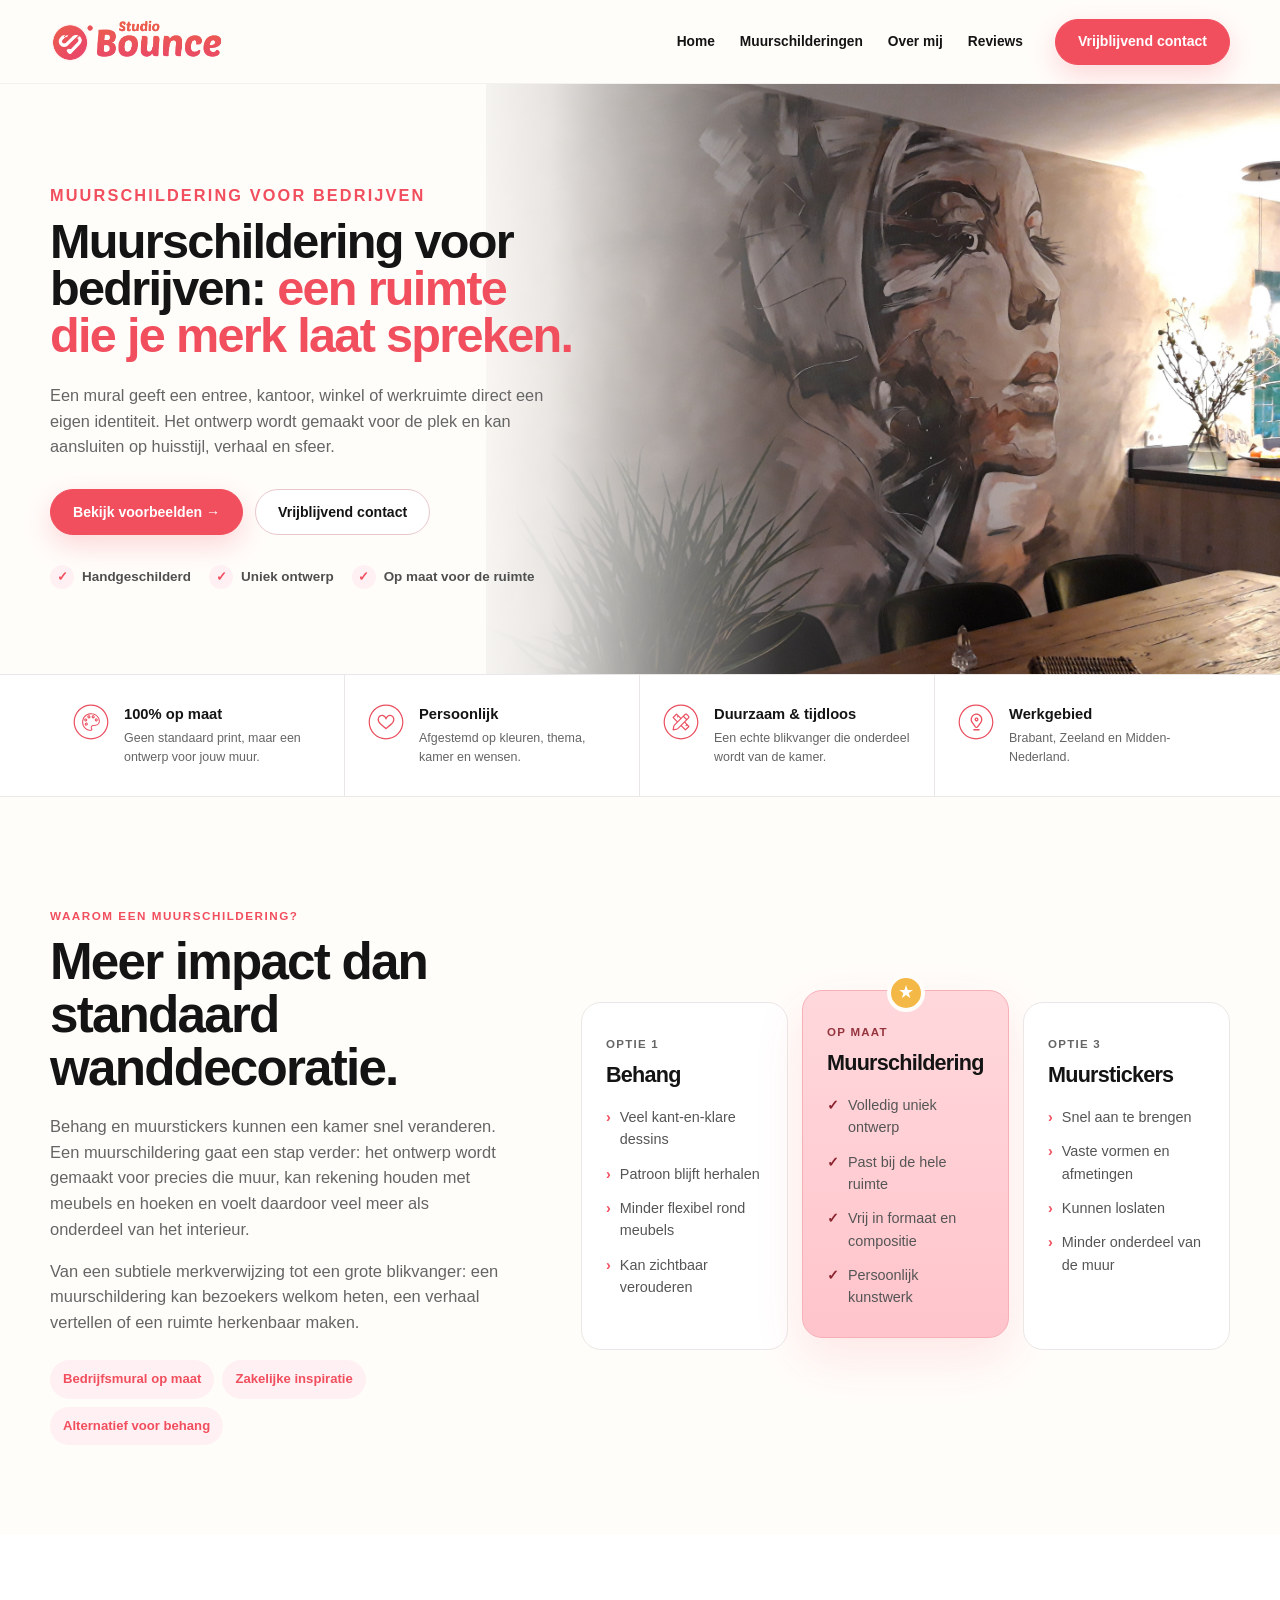
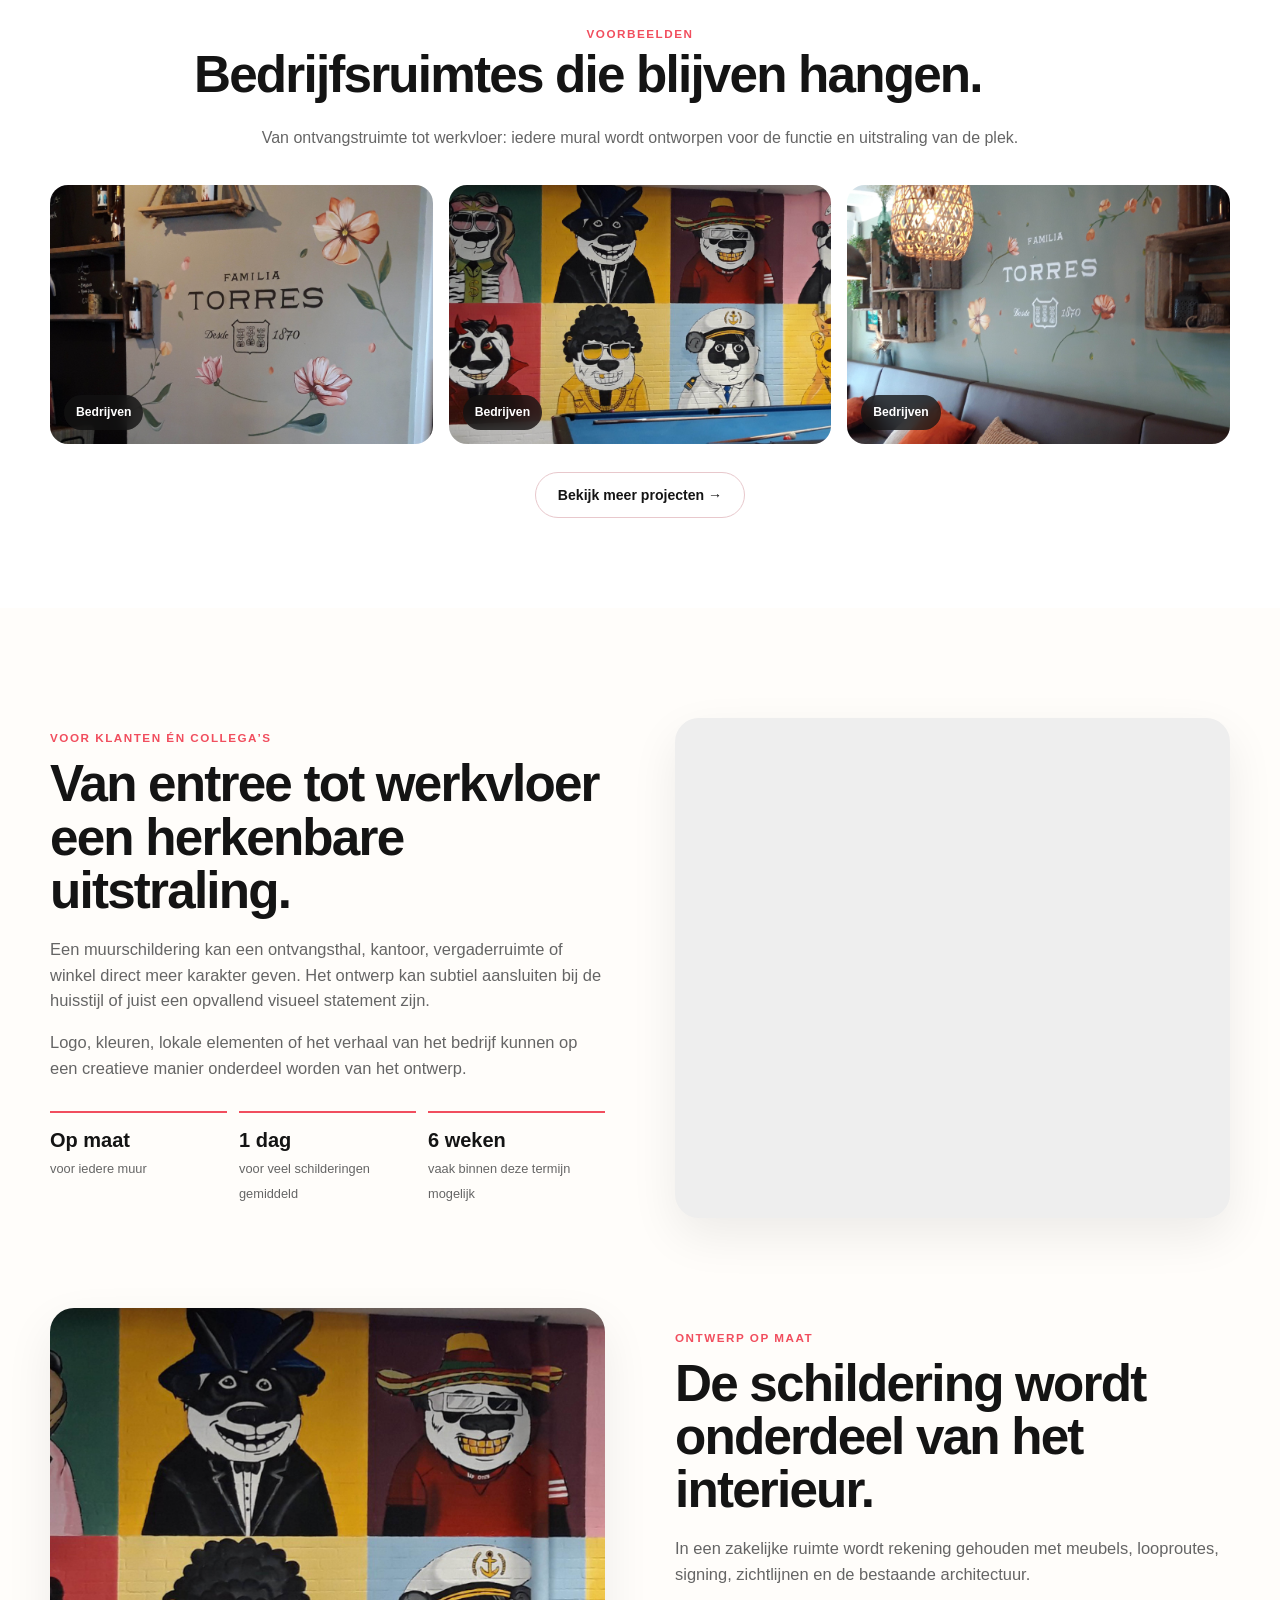
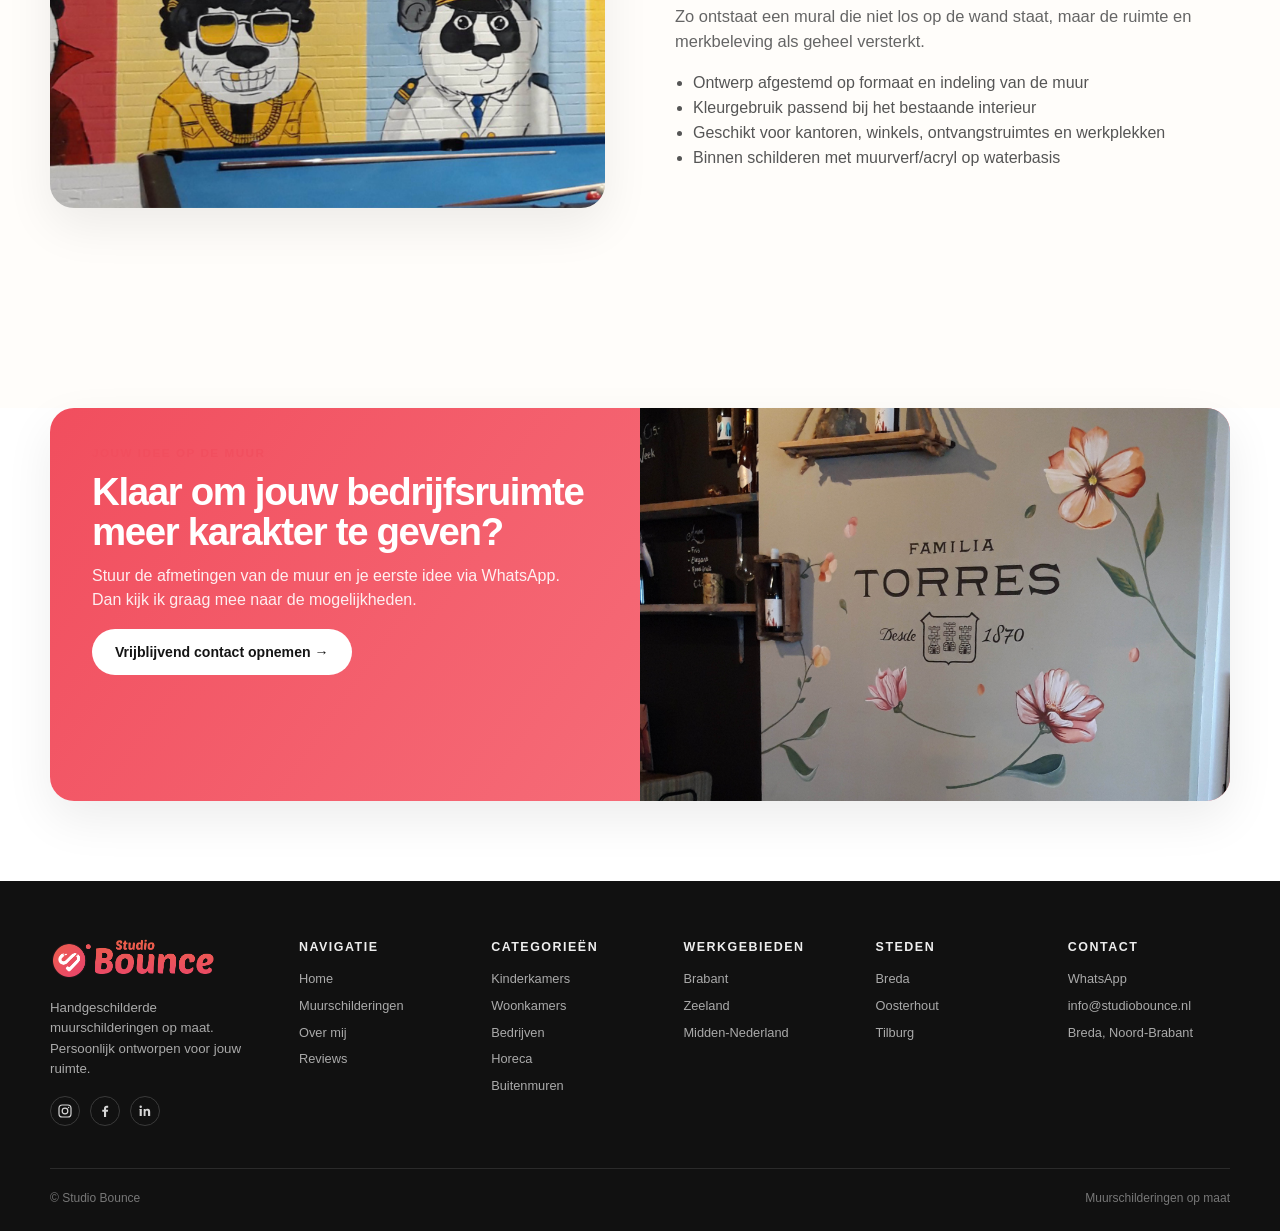
==== bedrijven/index.html @ 505cf3bd "Added additional category pages" ====
<!DOCTYPE html>
<html lang="nl"><head>
<meta charset="utf-8">
<meta content="width=device-width, initial-scale=1" name="viewport">
<meta content="#f14e5e" name="theme-color">
<meta content="Een muurschildering voor je bedrijf laten maken? Studio Bounce ontwerpt en schildert murals op maat voor kantoren, winkels, ontvangstruimtes en andere bedrijfsruimtes." name="description">
<meta content="index,follow,max-image-preview:large" name="robots">
<title>Muurschildering voor Bedrijven op Maat | Studio Bounce</title>
<meta content="Muurschildering voor Bedrijven op Maat | Studio Bounce" property="og:title">
<meta content="Een handgeschilderde mural op maat die je merk, ruimte en sfeer versterkt." property="og:description">
<meta content="website" property="og:type">
<script type="application/ld+json">
  {
    "@context":"https://schema.org",
    "@type":"Service",
    "name":"Muurschildering voor bedrijven op maat",
    "serviceType":"Muurschildering bedrijf",
    "provider":{"@type":"LocalBusiness","name":"Studio Bounce"},
    "areaServed":["Brabant","Zeeland","Midden-Nederland"],
    "description":"Persoonlijke, handgeschilderde muurschilderingen voor bedrijven, winkels en werkruimtes."
  }
  </script>
<link href="css/bedrijven.css" rel="stylesheet"><link href="../css/site-system.css" rel="stylesheet"><style data-siteedit-site-frame="1920">
/* SiteEdit desktop composition: content is capped at 1920px; top-level section backgrounds always bleed to the real browser edges. */
html{overflow-x:clip}body{max-width:1920px!important;margin-left:auto!important;margin-right:auto!important;overflow-x:visible!important}[data-siteedit-fullbleed="true"]{isolation:isolate}[data-siteedit-fullbleed="true"]::before{content:"";position:absolute;z-index:-1;pointer-events:none;top:0;bottom:0;left:50%;width:100vw;transform:translateX(-50%);background:inherit;border-radius:0}[data-siteedit-fullbleed-context="true"]{position:relative}[data-siteedit-hidden="true"]{display:none!important}[data-siteedit-drop-active="true"]{outline:3px solid #7255ff!important;outline-offset:4px!important}
</style><style data-siteedit-responsive="true">@media(max-width:800px){[data-siteedit-free="true"]{position:relative!important;left:auto!important;right:auto!important;top:auto!important;max-width:100%!important;margin:24px auto!important}[data-siteedit-offset-x],[data-siteedit-offset-y]{translate:none!important}}</style><style data-siteedit-breakpoint-style="true">@media (min-width:1025px){[data-siteedit-responsive-id="se-r-mu2i2siw-5j"][data-siteedit-responsive-id="se-r-mu2i2siw-5j"]{width:36px !important;height:36px !important;}[data-siteedit-responsive-id="se-r-mu2i2y14-5p"][data-siteedit-responsive-id="se-r-mu2i2y14-5p"]{width:36px !important;height:36px !important;}[data-siteedit-responsive-id="se-r-mu2i33gn-5v"][data-siteedit-responsive-id="se-r-mu2i33gn-5v"]{width:36px !important;height:36px !important;}[data-siteedit-responsive-id="se-r-mu2i38l3-63"][data-siteedit-responsive-id="se-r-mu2i38l3-63"]{width:36px !important;height:36px !important;}[data-siteedit-responsive-id="se-r-mu2i3f5g-64"][data-siteedit-responsive-id="se-r-mu2i3f5g-64"]{translate:-66px -5px !important;}[data-siteedit-responsive-id="se-r-mu2i4hvf-65"][data-siteedit-responsive-id="se-r-mu2i4hvf-65"]{object-position:59.6% 51.4% !important;}}</style><style data-siteedit-icon-helper="true">
svg[data-siteedit-icon]{overflow:visible!important;}
svg[data-siteedit-icon]:not([data-siteedit-icon-source="imported"])[data-siteedit-icon-fill-mode="none"] :is(path,rect,circle,ellipse,polygon,polyline,line){fill:none!important;}
svg[data-siteedit-icon]:not([data-siteedit-icon-source="imported"])[data-siteedit-icon-fill-mode="color"] :is(path,rect,circle,ellipse,polygon,polyline,line){fill:var(--siteedit-icon-fill,#000)!important;}
svg[data-siteedit-icon]:not([data-siteedit-icon-source="imported"])[data-siteedit-icon-stroke-mode="none"] :is(path,rect,circle,ellipse,polygon,polyline,line){stroke:none!important;}
svg[data-siteedit-icon]:not([data-siteedit-icon-source="imported"])[data-siteedit-icon-stroke-mode="color"] :is(path,rect,circle,ellipse,polygon,polyline,line){stroke:var(--siteedit-icon-stroke,currentColor)!important;}
svg[data-siteedit-icon]:not([data-siteedit-icon-source="imported"])[data-siteedit-icon-stroke-width] :is(path,rect,circle,ellipse,polygon,polyline,line){stroke-width:var(--siteedit-icon-stroke-width,1.8)!important;}
</style></head>
<body id="top" class="kinder-page bedrijven-page" data-whatsapp-message="Hoi! Ik heb interesse in een muurschildering voor mijn bedrijf en wil graag wat informatie.">
<header class="site-header" data-siteedit-fullbleed="true">
<div class="container header-inner">
<a aria-label="Studio Bounce home" class="brand" href="../index.html">
<img alt="Studio Bounce" src="../assets/images/studio-bounce-logo.png">
</a>
<button aria-expanded="false" aria-label="Menu openen" class="mobile-toggle" type="button">
<span></span><span></span><span></span>
</button>
<nav aria-label="Hoofdnavigatie" class="main-nav">
<a href="../index.html">Home</a>
<a href="../index.html#portfolio">Muurschilderingen</a>
<a href="../index.html#over">Over mij</a>
<a href="../index.html#reviews">Reviews</a>
<a class="btn btn-primary whatsapp-link nav-cta" href="https://wa.me/31630480901?text=Hoi%21%20Ik%20heb%20interesse%20in%20een%20muurschildering%20voor%20mijn%20bedrijf%20en%20wil%20graag%20wat%20informatie." target="_blank" rel="noopener">Vrijblijvend contact</a>
</nav>
</div>
</header>
<main>
<section aria-labelledby="page-title" class="landing-hero" data-siteedit-fullbleed="true">
<div class="container landing-hero-grid">
<div class="landing-copy">
<p class="eyebrow">Muurschildering voor bedrijven</p>
<h1 id="page-title">Muurschildering voor bedrijven: <span>een ruimte die je merk laat spreken.</span></h1>
<p>Een mural geeft een entree, kantoor, winkel of werkruimte direct een eigen identiteit. Het ontwerp wordt gemaakt voor de plek en kan aansluiten op huisstijl, verhaal en sfeer.</p>
<div class="hero-actions">
<a class="btn btn-primary" href="#voorbeelden">Bekijk voorbeelden →</a>
<a class="btn btn-outline whatsapp-link" href="https://wa.me/31630480901?text=Hoi%21%20Ik%20heb%20interesse%20in%20een%20muurschildering%20voor%20mijn%20bedrijf%20en%20wil%20graag%20wat%20informatie." target="_blank" rel="noopener">Vrijblijvend contact</a>
</div>
<div aria-label="Voordelen" class="hero-notes">
<span class="hero-note">Handgeschilderd</span>
<span class="hero-note">Uniek ontwerp</span>
<span class="hero-note">Op maat voor de ruimte</span>
</div>
</div>
<div class="hero-visual">
<img alt="Bedrijven muurschildering van Studio Bounce" decoding="async" fetchpriority="high" src="../assets/siteedit/Bedrijven_Muurschilderingen-website2.jpg" data-category-image-index="0" data-category-source="bedrijven">
</div>
</div>
</section>
<div aria-label="Belangrijkste kenmerken" class="info-strip">
<div class="container info-grid">
<div class="info-item"><div class="info-icon" data-siteedit-icon-name="Tekengebied 1" style="color: inherit;"><svg xmlns="http://www.w3.org/2000/svg" id="Laag_1" data-name="Laag 1" viewBox="0 0 30 30" data-siteedit-icon="true" data-siteedit-icon-name="Tekengebied 1" data-siteedit-icon-source="imported" aria-hidden="true" focusable="false" preserveAspectRatio="xMidYMid meet" data-siteedit-icon-fill-mode="original" data-siteedit-icon-stroke-mode="original" style="overflow: visible !important; width: 1em; height: 1em;" data-siteedit-responsive-id="se-r-mu2i2siw-5j" data-siteedit-desktop-style="{&quot;width&quot;:&quot;36px&quot;,&quot;height&quot;:&quot;36px&quot;}">
  <defs>
    <style>
      .cls-1 {
        fill: #ea4f5f;
      }
    </style>
  </defs>
  <g>
    <path class="cls-1" d="M15.34,22.39h-1.5c-3.2-.57-5.72-3.14-6.23-6.34l.05-2.05c.51-3.29,3.01-5.82,6.36-6.31,4.16-.6,8.11,2.22,8.35,6.37.13,2.27-1.46,4.08-3.68,4.16l-1.79.06c-.53.02-.97.31-1.18.75s-.14.91.17,1.31c.27.41.33.77.24,1.36l-.79.69ZM18.76,17.34c1.49-.06,2.54-1.17,2.71-2.58.14-1.18-.19-2.33-.81-3.34-1.11-1.8-2.97-2.77-5.07-2.92-3.77-.26-6.92,2.51-7.09,6.21s2.67,6.75,6.39,6.8c.13,0,.42-.12.43-.23.05-.42-1.08-1.37-.32-2.73.38-.68,1.06-1.12,1.97-1.15l1.79-.07Z" data-siteedit-original-fill="rgb(234, 79, 95)" data-siteedit-original-stroke="none" data-siteedit-original-stroke-width="1px" style="fill: rgb(234, 79, 95) !important; stroke: none !important; stroke-width: 1px !important;"></path>
    <path class="cls-1" d="M10.73,15.54c.77-.21,1.44.27,1.59.92.15.69-.23,1.36-.94,1.55-.61.16-1.32-.21-1.52-.81-.22-.69.09-1.45.86-1.66ZM10.87,16.38c-.23.17-.27.51-.14.64s.45.2.56.1c.15-.12.23-.38.18-.52-.06-.17-.47-.32-.6-.22Z" data-siteedit-original-fill="rgb(234, 79, 95)" data-siteedit-original-stroke="none" data-siteedit-original-stroke-width="1px" style="fill: rgb(234, 79, 95) !important; stroke: none !important; stroke-width: 1px !important;"></path>
    <path class="cls-1" d="M13.14,9.43c.76-.06,1.31.53,1.37,1.16.07.74-.47,1.35-1.19,1.4-.66.04-1.27-.43-1.36-1.12s.38-1.37,1.18-1.43ZM13.04,10.34c-.23.11-.27.51-.15.63.11.11.42.19.55.13.16-.06.25-.45.17-.61-.06-.13-.39-.25-.57-.16Z" data-siteedit-original-fill="rgb(234, 79, 95)" data-siteedit-original-stroke="none" data-siteedit-original-stroke-width="1px" style="fill: rgb(234, 79, 95) !important; stroke: none !important; stroke-width: 1px !important;"></path>
    <path class="cls-1" d="M16.72,9.43c.76-.06,1.31.53,1.37,1.16.07.74-.47,1.35-1.19,1.4-.66.05-1.27-.43-1.36-1.12s.38-1.37,1.18-1.43ZM16.62,10.34c-.23.11-.27.51-.15.63.1.11.42.18.55.13.16-.07.25-.44.17-.61-.06-.13-.39-.24-.57-.16Z" data-siteedit-original-fill="rgb(234, 79, 95)" data-siteedit-original-stroke="none" data-siteedit-original-stroke-width="1px" style="fill: rgb(234, 79, 95) !important; stroke: none !important; stroke-width: 1px !important;"></path>
    <path class="cls-1" d="M10.27,12.09c.75-.23,1.42.22,1.61.89s-.2,1.36-.88,1.57c-.63.19-1.31-.15-1.55-.74-.27-.68.05-1.48.81-1.71ZM10.39,12.96c-.23.19-.16.6,0,.69.12.07.41.07.53-.01.13-.1.16-.45.08-.59-.07-.13-.47-.2-.61-.09Z" data-siteedit-original-fill="rgb(234, 79, 95)" data-siteedit-original-stroke="none" data-siteedit-original-stroke-width="1px" style="fill: rgb(234, 79, 95) !important; stroke: none !important; stroke-width: 1px !important;"></path>
    <path class="cls-1" d="M19.04,12.09c.76-.23,1.42.22,1.61.89.18.64-.2,1.35-.88,1.56-.63.2-1.31-.15-1.55-.74-.28-.67.05-1.48.81-1.71ZM19.18,12.94c-.2.13-.23.51-.09.66.12.12.45.15.59.04.13-.1.17-.45.08-.59-.08-.12-.46-.2-.58-.12Z" data-siteedit-original-fill="rgb(234, 79, 95)" data-siteedit-original-stroke="none" data-siteedit-original-stroke-width="1px" style="fill: rgb(234, 79, 95) !important; stroke: none !important; stroke-width: 1px !important;"></path>
  </g>
  <path class="cls-1" d="M15,1.5c7.44,0,13.5,6.06,13.5,13.5s-6.06,13.5-13.5,13.5S1.5,22.44,1.5,15,7.56,1.5,15,1.5M15,.5C6.99.5.5,6.99.5,15s6.49,14.5,14.5,14.5,14.5-6.49,14.5-14.5S23.01.5,15,.5h0Z" data-siteedit-original-fill="rgb(234, 79, 95)" data-siteedit-original-stroke="none" data-siteedit-original-stroke-width="1px" style="fill: rgb(234, 79, 95) !important; stroke: none !important; stroke-width: 1px !important;"></path>
</svg></div><div><strong>100% op maat</strong><span>Geen standaard print, maar een ontwerp voor jouw muur.</span></div></div>
<div class="info-item"><div class="info-icon" data-siteedit-icon-name="Tekengebied 3" style="color: inherit;"><svg xmlns="http://www.w3.org/2000/svg" id="Laag_1" data-name="Laag 1" viewBox="0 0 30 30" data-siteedit-icon="true" data-siteedit-icon-name="Tekengebied 3" data-siteedit-icon-source="imported" aria-hidden="true" focusable="false" preserveAspectRatio="xMidYMid meet" data-siteedit-icon-fill-mode="original" data-siteedit-icon-stroke-mode="original" style="overflow: visible !important; width: 1em; height: 1em;" data-siteedit-responsive-id="se-r-mu2i2y14-5p" data-siteedit-desktop-style="{&quot;width&quot;:&quot;36px&quot;,&quot;height&quot;:&quot;36px&quot;}">
  <defs>
    <style>
      .cls-1 {
        fill: #ea4f5f;
      }
    </style>
  </defs>
  <path class="cls-1" d="M22.01,12.28v1.3c-.36,1.85-1.76,3.29-3.24,4.51l-3.42,2.84c-.25.21-.62.03-.84-.15l-3.64-3.05c-.83-.69-1.54-1.47-2.13-2.36-.96-1.47-1.01-3.28-.07-4.75.74-1.16,1.98-1.73,3.32-1.64,1.23.08,2.32.8,3.03,1.99.92-1.55,2.47-2.29,4.18-1.9,1.46.33,2.56,1.63,2.8,3.21ZM20.42,14.76c.63-1.11.72-2.33.11-3.41-.75-1.34-2.46-1.69-3.71-.79s-1.14,2.34-1.84,2.26c-.66-.08-.53-1.37-1.76-2.26s-2.96-.54-3.71.79c-.61,1.08-.51,2.3.09,3.37.56.79,1.17,1.51,1.92,2.13l3.5,2.92,3.85-3.23c.6-.5,1.07-1.13,1.55-1.79Z" data-siteedit-original-fill="rgb(234, 79, 95)" data-siteedit-original-stroke="none" data-siteedit-original-stroke-width="1px" style="fill: rgb(234, 79, 95) !important; stroke: none !important; stroke-width: 1px !important;"></path>
  <path class="cls-1" d="M15.02,1.5c7.44,0,13.5,6.06,13.5,13.5s-6.06,13.5-13.5,13.5S1.52,22.44,1.52,15,7.58,1.5,15.02,1.5M15.02.5C7.01.5.52,6.99.52,15s6.49,14.5,14.5,14.5,14.5-6.49,14.5-14.5S23.03.5,15.02.5h0Z" data-siteedit-original-fill="rgb(234, 79, 95)" data-siteedit-original-stroke="none" data-siteedit-original-stroke-width="1px" style="fill: rgb(234, 79, 95) !important; stroke: none !important; stroke-width: 1px !important;"></path>
</svg></div><div><strong>Persoonlijk</strong><span>Afgestemd op kleuren, thema, kamer en wensen.</span></div></div>
<div class="info-item"><div class="info-icon" data-siteedit-icon-name="Tekengebied 2" style="color: inherit;"><svg xmlns="http://www.w3.org/2000/svg" id="Laag_1" data-name="Laag 1" viewBox="0 0 30 30" data-siteedit-icon="true" data-siteedit-icon-name="Tekengebied 2" data-siteedit-icon-source="imported" aria-hidden="true" focusable="false" preserveAspectRatio="xMidYMid meet" data-siteedit-icon-fill-mode="original" data-siteedit-icon-stroke-mode="original" style="overflow: visible !important; width: 1em; height: 1em;" data-siteedit-responsive-id="se-r-mu2i33gn-5v" data-siteedit-desktop-style="{&quot;width&quot;:&quot;36px&quot;,&quot;height&quot;:&quot;36px&quot;}">
  <defs>
    <style>
      .cls-1 {
        fill: #ea4f5f;
      }
    </style>
  </defs>
  <path class="cls-1" d="M18.32,21.88l-3.31-3.32-2.14,2.13c-.39.39-.87.67-1.4.82l-3.04.55c-.25.05-.53-.35-.48-.57l.56-2.95c.11-.41.32-.91.62-1.21l2.32-2.33-3.32-3.31c-.23-.23-.23-.6.01-.81l2.75-2.75c.14-.19.57-.25.74-.08l3.38,3.38,3.06-3.05c.59-.59,1.49-.57,2.1-.03l1.43,1.43c.59.6.64,1.55.03,2.17l-3.05,3.06,3.32,3.31c.19.19.19.52.05.75l-2.88,2.87c-.17.17-.58.12-.74-.04ZM20.97,11.16c.12-.12.05-.55-.07-.66l-1.39-1.39c-.2-.2-.6-.18-.8.02l-1.06,1.1,2.14,2.14,1.18-1.2ZM12.86,10.72l-.71.72-.71-.74.71-.71-.83-.84-2.16,2.14,2.99,2.99,2.15-2.15-1.44-1.42ZM11.19,20.54c.38-.14.76-.35,1.04-.63l6.85-6.85-2.15-2.14-7.29,7.29c-.22.9-.38,1.69-.57,2.68l2.11-.35ZM20.02,17.84l-.74.71-.7-.71.71-.73-1.42-1.42-2.15,2.14,2.98,3.01,2.15-2.15-.84-.84Z" data-siteedit-original-fill="rgb(234, 79, 95)" data-siteedit-original-stroke="none" data-siteedit-original-stroke-width="1px" style="fill: rgb(234, 79, 95) !important; stroke: none !important; stroke-width: 1px !important;"></path>
  <path class="cls-1" d="M15,1.5c7.44,0,13.5,6.06,13.5,13.5s-6.06,13.5-13.5,13.5S1.5,22.44,1.5,15,7.56,1.5,15,1.5M15,.5C6.99.5.5,6.99.5,15s6.49,14.5,14.5,14.5,14.5-6.49,14.5-14.5S23.01.5,15,.5h0Z" data-siteedit-original-fill="rgb(234, 79, 95)" data-siteedit-original-stroke="none" data-siteedit-original-stroke-width="1px" style="fill: rgb(234, 79, 95) !important; stroke: none !important; stroke-width: 1px !important;"></path>
</svg></div><div><strong>Duurzaam &amp; tijdloos</strong><span>Een echte blikvanger die onderdeel wordt van de kamer.</span></div></div>
<div class="info-item"><div class="info-icon" data-siteedit-icon-name="Tekengebied 4" style="color: inherit;"><svg xmlns="http://www.w3.org/2000/svg" id="Laag_1" data-name="Laag 1" viewBox="0 0 30 30" data-siteedit-icon="true" data-siteedit-icon-name="Tekengebied 4" data-siteedit-icon-source="imported" aria-hidden="true" focusable="false" preserveAspectRatio="xMidYMid meet" data-siteedit-icon-fill-mode="original" data-siteedit-icon-stroke-mode="original" style="overflow: visible !important; width: 1em; height: 1em;" data-siteedit-responsive-id="se-r-mu2i38l3-63" data-siteedit-desktop-style="{&quot;width&quot;:&quot;36px&quot;,&quot;height&quot;:&quot;36px&quot;}">
  <defs>
    <style>
      .cls-1 {
        fill: #ea4f5f;
      }
    </style>
  </defs>
  <path class="cls-1" d="M16.07,8.01c1.75.25,3.17,1.4,3.82,2.85.76,1.71.54,3.56-.53,5l-2.63,3.52c-.32.42-.88.67-1.37.65-.45-.01-.97-.26-1.26-.65l-2.59-3.46c-1.11-1.48-1.37-3.36-.54-5.15.66-1.42,2.1-2.52,3.8-2.77h1.3ZM15.87,18.68l2.6-3.48c1.23-1.64.94-3.9-.56-5.2s-3.71-1.24-5.14.1-1.61,3.55-.4,5.16l2.59,3.44c.22.29.66.29.9-.03Z" data-siteedit-original-fill="rgb(234, 79, 95)" data-siteedit-original-stroke="none" data-siteedit-original-stroke-width="1px" style="fill: rgb(234, 79, 95) !important; stroke: none !important; stroke-width: 1px !important;"></path>
  <path class="cls-1" d="M17.61,22h-4.4c-.26,0-.53-.28-.54-.5-.02-.29.23-.6.55-.6h4.4c.26,0,.53.28.54.5.02.28-.23.6-.54.6Z" data-siteedit-original-fill="rgb(234, 79, 95)" data-siteedit-original-stroke="none" data-siteedit-original-stroke-width="1px" style="fill: rgb(234, 79, 95) !important; stroke: none !important; stroke-width: 1px !important;"></path>
  <path class="cls-1" d="M14.98,11.32c.93-.26,1.78.32,2.01,1.14.25.87-.28,1.77-1.14,2.02s-1.71-.24-1.99-1.07.16-1.82,1.12-2.09ZM15.24,12.38c-.32.12-.45.49-.33.75.11.25.47.39.73.28s.38-.47.28-.73c-.08-.21-.44-.38-.68-.29Z" data-siteedit-original-fill="rgb(234, 79, 95)" data-siteedit-original-stroke="none" data-siteedit-original-stroke-width="1px" style="fill: rgb(234, 79, 95) !important; stroke: none !important; stroke-width: 1px !important;"></path>
  <path class="cls-1" d="M15,1.5c7.44,0,13.5,6.06,13.5,13.5s-6.06,13.5-13.5,13.5S1.5,22.44,1.5,15,7.56,1.5,15,1.5M15,.5C6.99.5.5,6.99.5,15s6.49,14.5,14.5,14.5,14.5-6.49,14.5-14.5S23.01.5,15,.5h0Z" data-siteedit-original-fill="rgb(234, 79, 95)" data-siteedit-original-stroke="none" data-siteedit-original-stroke-width="1px" style="fill: rgb(234, 79, 95) !important; stroke: none !important; stroke-width: 1px !important;"></path>
</svg></div><div><strong>Werkgebied</strong><span>Brabant, Zeeland en Midden-Nederland.</span></div></div>
</div>
</div>
<section class="intro" id="waarom" data-siteedit-fullbleed="true" data-siteedit-fullbleed-context="true">
<div class="container intro-grid">
<div class="intro-copy">
<p class="eyebrow">Waarom een muurschildering?</p>
<h2>Meer impact dan standaard wanddecoratie.</h2>
<p>Behang en muurstickers kunnen een kamer snel veranderen. Een muurschildering gaat een stap verder: het ontwerp wordt gemaakt voor precies die muur, kan rekening houden met meubels en hoeken en voelt daardoor veel meer als onderdeel van het interieur.</p>
<p>Van een subtiele merkverwijzing tot een grote blikvanger: een muurschildering kan bezoekers welkom heten, een verhaal vertellen of een ruimte herkenbaar maken.</p>
<div aria-label="Gerelateerde onderwerpen" class="topic-links">
<a href="#mogelijkheden">Bedrijfsmural op maat</a>
<a href="#voorbeelden">Zakelijke inspiratie</a>
<a href="#vergelijking">Alternatief voor behang</a>
</div>
</div>
<div class="compare-grid" id="vergelijking">
<article class="compare-card">
<span class="compare-kicker">Optie 1</span><h3>Behang</h3>
<ul><li>Veel kant-en-klare dessins</li><li>Patroon blijft herhalen</li><li>Minder flexibel rond meubels</li><li>Kan zichtbaar verouderen</li></ul>
</article>
<article class="compare-card featured">
<div class="compare-star">★</div>
<span class="compare-kicker">Op maat</span><h3>Muurschildering</h3>
<ul><li>Volledig uniek ontwerp</li><li>Past bij de hele ruimte</li><li>Vrij in formaat en compositie</li><li>Persoonlijk kunstwerk</li></ul>
</article>
<article class="compare-card">
<span class="compare-kicker">Optie 3</span><h3>Muurstickers</h3>
<ul><li>Snel aan te brengen</li><li>Vaste vormen en afmetingen</li><li>Kunnen loslaten</li><li>Minder onderdeel van de muur</li></ul>
</article>
</div>
</div>
</section>
<section class="examples" id="voorbeelden" data-siteedit-fullbleed="true" data-siteedit-fullbleed-context="true">
<div class="container">
<div class="section-head">
<p class="eyebrow">Voorbeelden</p>
<h2 data-siteedit-responsive-id="se-r-mu2i3f5g-64" data-siteedit-desktop-style="{&quot;translate&quot;:&quot;-66px -5px&quot;}">Bedrijfsruimtes die blijven hangen.</h2>
<p>Van ontvangstruimte tot werkvloer: iedere mural wordt ontworpen voor de functie en uitstraling van de plek.</p>
</div>
<div class="example-grid" data-category-examples="bedrijven">
<article class="example-card"><img alt="Bedrijven muurschildering van Studio Bounce" decoding="async" loading="lazy" src="../assets/siteedit/Bedrijven_Muurschilderingen-website5.jpg" data-category-image-index="1" data-category-source="bedrijven"><span class="example-label">Bedrijven</span></article>
<article class="example-card"><img alt="Bedrijven muurschildering van Studio Bounce" decoding="async" loading="lazy" src="../assets/siteedit/Bedrijven_Muurschilderingen-website7.jpg" data-category-image-index="2" data-category-source="bedrijven"><span class="example-label">Bedrijven</span></article>
<article class="example-card"><img alt="Bedrijven muurschildering van Studio Bounce" decoding="async" loading="lazy" src="../assets/siteedit/Woonkamer_Muurschilderingen-website24.jpg" data-category-image-index="3" data-category-source="bedrijven"><span class="example-label">Bedrijven</span></article>
</div>
<div class="center-actions"><a class="btn btn-outline" href="../index.html#portfolio">Bekijk meer projecten →</a></div>
</div>
</section>
<section class="story" id="mogelijkheden" data-siteedit-fullbleed="true" data-siteedit-fullbleed-context="true">
<div class="container">
<div class="story-grid">
<div class="story-copy">
<p class="eyebrow">Voor klanten én collega’s</p>
<h2>Van entree tot werkvloer een herkenbare uitstraling.</h2>
<p>Een muurschildering kan een ontvangsthal, kantoor, vergaderruimte of winkel direct meer karakter geven. Het ontwerp kan subtiel aansluiten bij de huisstijl of juist een opvallend visueel statement zijn.</p>
<p>Logo, kleuren, lokale elementen of het verhaal van het bedrijf kunnen op een creatieve manier onderdeel worden van het ontwerp.</p>
<div class="mini-stat-row">
<div class="mini-stat"><strong>Op maat</strong><span>voor iedere muur</span></div>
<div class="mini-stat"><strong>1 dag</strong><span>voor veel schilderingen gemiddeld</span></div>
<div class="mini-stat"><strong>6 weken</strong><span>vaak binnen deze termijn mogelijk</span></div>
</div>
</div>
<div class="story-media"><img alt="Studio Bounce werkt aan een muurschildering voor bedrijven" decoding="async" loading="lazy" src="../assets/siteedit/bedrijf-receptie-blauw.webp" data-category-image-index="4" data-category-source="bedrijven"></div>
</div>
<div class="story-grid reverse">
<div class="story-copy">
<p class="eyebrow">Ontwerp op maat</p>
<h2>De schildering wordt onderdeel van het interieur.</h2>
<p>In een zakelijke ruimte wordt rekening gehouden met meubels, looproutes, signing, zichtlijnen en de bestaande architectuur.</p>
<p>Zo ontstaat een mural die niet los op de wand staat, maar de ruimte en merkbeleving als geheel versterkt.</p>
<ul>
<li>Ontwerp afgestemd op formaat en indeling van de muur</li>
<li>Kleurgebruik passend bij het bestaande interieur</li>
<li>Geschikt voor kantoren, winkels, ontvangstruimtes en werkplekken</li>
<li>Binnen schilderen met muurverf/acryl op waterbasis</li>
</ul>
</div>
<div class="story-media"><img alt="Muurschildering voor bedrijven" decoding="async" loading="lazy" src="../assets/siteedit/Bedrijven_Muurschilderingen-website5.jpg" data-category-image-index="5" data-category-source="bedrijven" data-siteedit-responsive-id="se-r-mu2i4hvf-65" data-siteedit-desktop-style="{&quot;object-position&quot;:&quot;59.6% 51.4%&quot;}"></div>
</div>
</div>
</section>
<section class="contact-banner" id="contact" data-siteedit-fullbleed="true" data-siteedit-fullbleed-context="true">
<div class="container">
<div class="contact-card">
<div class="contact-copy">
<p class="eyebrow" style="color:white;opacity:.78">Jouw idee op de muur</p>
<h2>Klaar om jouw bedrijfsruimte meer karakter te geven?</h2>
<p>Stuur de afmetingen van de muur en je eerste idee via WhatsApp. Dan kijk ik graag mee naar de mogelijkheden.</p>
<a class="btn whatsapp-link" href="https://wa.me/31630480901?text=Hoi%21%20Ik%20heb%20interesse%20in%20een%20muurschildering%20voor%20mijn%20bedrijf%20en%20wil%20graag%20wat%20informatie." target="_blank" rel="noopener">Vrijblijvend contact opnemen →</a>
</div>
<div class="contact-single-image"><img alt="Bedrijven muurschildering van Studio Bounce" decoding="async" loading="lazy" src="../assets/siteedit/Bedrijven_Muurschilderingen-website2.jpg" data-category-image-index="6" data-category-source="bedrijven"></div>
</div>
</div>
</section>
</main>
<footer class="site-footer" data-siteedit-fullbleed="true" data-siteedit-fullbleed-context="true">
<div class="container footer-grid">
<div class="footer-brand">
<img alt="Studio Bounce" src="../assets/images/studio-bounce-logo.png">
<p>Handgeschilderde muurschilderingen op maat. Persoonlijk ontworpen voor jouw ruimte.</p>
<div aria-label="Social media" class="socials">
<a aria-label="Instagram" href="https://www.instagram.com/studiobounce_breda/" target="_blank" rel="noopener noreferrer" title="Instagram">
<svg aria-hidden="true" viewBox="0 0 24 24" focusable="false"><rect x="3" y="3" width="18" height="18" rx="5"></rect><circle cx="12" cy="12" r="4.25"></circle><circle cx="17.35" cy="6.65" r="1.05" class="social-fill"></circle></svg>
</a>
<a aria-label="Facebook" href="https://www.facebook.com/lindsay.studiobounce" target="_blank" rel="noopener noreferrer" title="Facebook">
<svg aria-hidden="true" viewBox="0 0 24 24" focusable="false"><path class="social-fill" d="M13.65 21v-7.7h2.6l.4-3h-3V8.4c0-.87.24-1.46 1.5-1.46h1.6V4.25c-.28-.04-1.23-.12-2.34-.12-2.32 0-3.91 1.42-3.91 4.02v2.15H7.88v3h2.62V21h3.15z"></path></svg>
</a>
<a aria-label="LinkedIn" href="https://nl.linkedin.com/company/studio-bounce" target="_blank" rel="noopener noreferrer" title="LinkedIn">
<svg aria-hidden="true" viewBox="0 0 24 24" focusable="false"><rect class="social-fill" x="4" y="9" width="3.2" height="10.5" rx=".35"></rect><circle class="social-fill" cx="5.6" cy="5.6" r="1.8"></circle><path class="social-fill" d="M10 9h3v1.45h.04c.42-.8 1.44-1.65 2.96-1.65 3.17 0 3.75 2.08 3.75 4.8v5.9h-3.2v-5.23c0-1.25-.02-2.86-1.74-2.86-1.74 0-2.01 1.36-2.01 2.77v5.32H10V9z"></path></svg>
</a>
</div>
</div>
<div class="footer-col">
<h3>Navigatie</h3>
<a href="../index.html">Home</a>
<a href="../index.html#portfolio">Muurschilderingen</a>
<a href="../index.html#over">Over mij</a>
<a href="../index.html#reviews">Reviews</a>
</div>
<div class="footer-col">
<h3>Categorieën</h3>
<a href="../kinderkamer/index.html">Kinderkamers</a>
<a href="../woonkamers/index.html">Woonkamers</a>
<a href="../bedrijven/index.html">Bedrijven</a>
<a href="../horeca/index.html">Horeca</a>
<a href="../buitenmuren/index.html">Buitenmuren</a>
</div>
<div class="footer-col">
<h3>Werkgebieden</h3>
<a href="../muurschildering-brabant/index.html">Brabant</a>
<a href="../index.html#contact">Zeeland</a>
<a href="../index.html#contact">Midden-Nederland</a>
</div>
<div class="footer-col footer-cities-col">
<h3>Steden</h3>
<a href="../muurschildering-breda/index.html">Breda</a>
<span>Oosterhout</span>
<span>Tilburg</span>
</div>
<div class="footer-col">
<h3>Contact</h3>
<a class="whatsapp-link" href="https://wa.me/31630480901?text=Hoi%21%20Ik%20heb%20interesse%20in%20een%20muurschildering%20voor%20mijn%20bedrijf%20en%20wil%20graag%20wat%20informatie." target="_blank" rel="noopener">WhatsApp</a>
<a href="mailto:info@studiobounce.nl">info@studiobounce.nl</a>
<span>Breda, Noord-Brabant</span>
</div>
</div>
<div class="container footer-bottom">
<span>© Studio Bounce</span>
<span>Muurschilderingen op maat</span>
</div>
</footer>
<script defer src="../js/site-nav.js"></script>
<script defer="" src="js/bedrijven.js"></script>

<a class="mobile-whatsapp-fab whatsapp-link" href="https://wa.me/31630480901" target="_blank" rel="noopener" aria-label="Neem contact op via WhatsApp" title="WhatsApp">
  <svg viewBox="0 0 32 32" aria-hidden="true" focusable="false">
    <path d="M16 4.25a11.5 11.5 0 0 0-9.88 17.38L4.55 27.5l5.99-1.57A11.5 11.5 0 1 0 16 4.25Z" fill="none" stroke="currentColor" stroke-width="2.25" stroke-linecap="round" stroke-linejoin="round"/>
    <path d="M12.02 10.45c.27-.61.56-.62.83-.63h.71c.23 0 .6.09.92.78.32.69 1.09 2.66 1.18 2.85.1.19.16.41.03.66-.13.25-.19.41-.38.63-.19.22-.4.48-.57.65-.19.19-.39.4-.17.78.22.38.98 1.61 2.1 2.61 1.44 1.28 2.66 1.68 3.04 1.87.38.19.6.16.82-.09.22-.25.95-1.1 1.2-1.48.25-.38.51-.32.85-.19.35.13 2.18 1.03 2.56 1.22.38.19.63.28.72.44.09.16.09.91-.22 1.78-.31.88-1.83 1.68-2.52 1.78-.64.09-1.46.13-2.36-.15-.54-.17-1.23-.4-2.12-.79-.37-.16-6.51-2.38-8.89-8.32-.67-1.68-.02-3.02.2-3.46.22-.44.48-.57.64-.57Z" fill="currentColor"/>
  </svg>
</a>

<script defer src="../js/site-config.js?v=efedac0f"></script>
</body></html>
---- bedrijven/css/bedrijven.css ----
:root{
      --coral:#f14e5e;
      --coral-dark:#df3d4c;
      --coral-soft:#fff1f3;
      --coral-pale:#fff7f7;
      --ink:#121212;
      --muted:#656565;
      --line:#ece7e7;
      --paper:#fffdfa;
      --white:#fff;
      --gold:#f4b846;
      --radius:22px;
      --shadow:0 20px 50px rgba(18,18,18,.08);
      --max:1180px;
    }
    *{box-sizing:border-box}
    html{scroll-behavior:smooth}
    body{margin:0;font-family:Inter,ui-sans-serif,-apple-system,BlinkMacSystemFont,"Segoe UI",Roboto,Arial,sans-serif;color:var(--ink);background:var(--paper);line-height:1.55}
    img{max-width:100%;display:block}
    a{color:inherit;text-decoration:none}
    button{font:inherit}
    .container{width:min(var(--max),calc(100% - 40px));margin-inline:auto}
    .eyebrow{font-size:.76rem;letter-spacing:.12em;text-transform:uppercase;font-weight:800;color:var(--coral);margin:0 0 10px}
    h1,h2,h3,p{margin-top:0}
    h1,h2,h3{line-height:1.04;letter-spacing:-.035em}
    h2{font-size:clamp(2.2rem,4vw,4rem);margin-bottom:20px}
    h3{font-size:1.25rem}
    section{scroll-margin-top:84px}

    .btn{display:inline-flex;align-items:center;justify-content:center;gap:10px;border-radius:999px;padding:14px 22px;font-weight:800;border:1px solid transparent;transition:.2s ease;cursor:pointer}
    .btn:hover{transform:translateY(-2px)}
    .btn-primary{background:var(--coral);color:white;box-shadow:0 10px 30px rgba(241,78,94,.25)}
    .btn-primary:hover{background:var(--coral-dark)}
    .btn-outline{border-color:#e8c8cc;background:#fff;color:var(--ink)}
    .btn-outline:hover{border-color:var(--coral);color:var(--coral)}

    /* Exact same visual language as the homepage header */
    .site-header{position:fixed;z-index:1000;top:0;left:0;right:0;width:100%;height:84px;padding-inline:max(20px,calc((100vw - var(--max))/2));display:flex;align-items:center;background:rgba(17,17,17,.9);border-bottom:1px solid rgba(255,255,255,.09);backdrop-filter:blur(16px);-webkit-backdrop-filter:blur(16px)}
    .nav-wrap{display:flex;align-items:center;justify-content:space-between;width:100%}
    .logo{width:180px;filter:drop-shadow(0 6px 15px rgba(0,0,0,.18))}
    .nav{display:flex;align-items:center;gap:18px;font-size:.88rem;font-weight:700;color:white}
    .nav a:not(.btn){opacity:.9;position:relative}
    .nav a:not(.btn)::after{content:"";position:absolute;left:0;right:100%;bottom:-7px;height:2px;background:var(--coral);transition:.2s}
    .nav a:not(.btn):hover::after{right:0}
    .mobile-toggle{display:none;background:transparent;border:0;color:white;font-size:1.8rem;cursor:pointer}

    /* Landing hero */
    .landing-hero{padding:84px 0 0;background:linear-gradient(180deg,#fffdfa 0%,#fff9f7 100%);overflow:hidden}
    .landing-hero-grid{display:grid;grid-template-columns:.9fr 1.1fr;min-height:650px;align-items:stretch}
    .landing-copy{padding:110px 64px 90px 0;display:flex;flex-direction:column;justify-content:center;position:relative;z-index:2}
    .landing-copy h1{font-size:clamp(3rem,5.2vw,5.6rem);max-width:670px;margin:0 0 24px}
    .landing-copy h1 span{color:var(--coral)}
    .landing-copy>p{font-size:1.12rem;color:var(--muted);max-width:560px;margin-bottom:30px}
    .hero-actions{display:flex;flex-wrap:wrap;gap:12px;margin-bottom:30px}
    .hero-notes{display:flex;flex-wrap:wrap;gap:18px;color:#4f4f4f;font-size:.84rem;font-weight:700}
    .hero-note{display:flex;align-items:center;gap:8px}
    .hero-note::before{content:'✓';width:24px;height:24px;border-radius:50%;display:grid;place-items:center;background:var(--coral-soft);color:var(--coral)}
    .hero-visual{position:relative;min-height:650px}
    .hero-visual::before{content:"";position:absolute;inset:36px 0 0 0;background:var(--coral-soft);border-radius:46% 0 0 46% / 34% 0 0 34%;transform:translateX(35px)}
    .hero-visual img{position:absolute;inset:36px 0 0 0;width:calc(100% + ((100vw - var(--max))/2));max-width:none;height:calc(100% - 36px);object-fit:cover;object-position:center;border-radius:46% 0 0 46% / 34% 0 0 34%}
    .hero-badge{position:absolute;z-index:2;right:30px;bottom:30px;background:white;border-radius:16px;padding:14px 18px;box-shadow:var(--shadow);font-size:.84rem;font-weight:800}
    .hero-badge span{display:block;color:var(--coral);font-size:.72rem;text-transform:uppercase;letter-spacing:.08em}

    /* Info strip */
    .info-strip{background:white;border-top:1px solid var(--line);border-bottom:1px solid var(--line)}
    .info-grid{display:grid;grid-template-columns:repeat(4,1fr)}
    .info-item{padding:28px 22px;display:flex;gap:14px;align-items:flex-start;border-right:1px solid var(--line)}
    .info-item:last-child{border-right:0}
    .info-icon{flex:0 0 38px;width:38px;height:38px;border:1.5px solid var(--coral);border-radius:50%;display:grid;place-items:center;color:var(--coral);font-weight:900}
    .info-item strong{display:block;font-size:.92rem;margin-bottom:3px}
    .info-item span{display:block;color:var(--muted);font-size:.78rem}

    /* Editorial intro */
    .intro{padding:110px 0 90px}
    .intro-grid{display:grid;grid-template-columns:.82fr 1.18fr;gap:80px;align-items:center}
    .intro-copy p{color:var(--muted);font-size:1.03rem;max-width:520px}
    .topic-links{display:flex;flex-wrap:wrap;gap:8px;margin-top:25px}
    .topic-links a{font-size:.82rem;font-weight:800;padding:9px 13px;border-radius:999px;background:var(--coral-soft);color:var(--coral)}
    .compare-grid{display:grid;grid-template-columns:repeat(3,1fr);gap:14px}
    .compare-card{background:#fff;border:1px solid var(--line);border-radius:20px;padding:28px 24px;min-height:300px;position:relative}
    .compare-card.featured{background:linear-gradient(180deg,#ffd8dc 0%,#ffc4cb 100%);border-color:#f7afb8;transform:translateY(-12px);box-shadow:0 20px 50px rgba(241,78,94,.12)}
    .compare-kicker{font-size:.72rem;text-transform:uppercase;letter-spacing:.11em;color:var(--muted);font-weight:800}
    .compare-card.featured .compare-kicker{color:#96343e}
    .compare-card h3{font-size:1.35rem;margin:8px 0 20px}
    .compare-card ul{list-style:none;margin:0;padding:0;display:grid;gap:12px;color:#555;font-size:.9rem}
    .compare-card li{display:flex;gap:9px}
    .compare-card li::before{content:'›';font-weight:900;color:var(--coral)}
    .compare-card.featured li::before{content:'✓';color:#8b2530}
    .compare-star{position:absolute;top:-17px;left:50%;transform:translateX(-50%);width:38px;height:38px;border-radius:50%;display:grid;place-items:center;background:var(--gold);color:#fff;font-size:1.1rem;border:4px solid var(--paper)}

    /* Portfolio */
    .examples{padding:90px 0;background:#fff}
    .section-head{text-align:center;max-width:760px;margin:0 auto 34px}
    .section-head p:last-child{color:var(--muted)}
    .example-grid{display:grid;grid-template-columns:repeat(4,1fr);gap:14px}
    .example-card{position:relative;overflow:hidden;border-radius:18px;aspect-ratio:.9;background:#eee}
    .example-card img{width:100%;height:100%;object-fit:cover;transition:.35s ease}
    .example-card:hover img{transform:scale(1.045)}
    .example-label{position:absolute;left:14px;bottom:14px;background:rgba(18,18,18,.78);color:white;padding:8px 12px;border-radius:999px;font-size:.76rem;font-weight:800;backdrop-filter:blur(7px)}
    .center-actions{text-align:center;margin-top:28px}

    /* SEO-friendly content, visually broken up */
    .story{padding:110px 0}
    .story-grid{display:grid;grid-template-columns:1fr 1fr;gap:70px;align-items:center;margin-bottom:90px}
    .story-grid.reverse .story-copy{order:2}
    .story-grid.reverse .story-media{order:1}
    .story-copy p{color:var(--muted);font-size:1.03rem}
    .story-copy ul{padding-left:18px;color:#555}
    .story-media{border-radius:24px;overflow:hidden;box-shadow:var(--shadow);background:#eee}
    .story-media img{width:100%;height:470px;object-fit:cover}
    .mini-stat-row{display:grid;grid-template-columns:repeat(3,1fr);gap:12px;margin-top:30px}
    .mini-stat{border-top:2px solid var(--coral);padding-top:12px}
    .mini-stat strong{display:block;font-size:1.25rem}
    .mini-stat span{font-size:.8rem;color:var(--muted)}

    /* Process */
    .process{padding:95px 0;background:var(--coral-soft)}
    .process-grid{display:grid;grid-template-columns:repeat(4,1fr);gap:14px;margin-top:38px}
    .process-card{background:white;border:1px solid #f2dfe2;border-radius:18px;padding:26px 22px;min-height:225px}
    .step-number{width:38px;height:38px;border-radius:50%;display:grid;place-items:center;background:var(--coral);color:#fff;font-weight:900;margin-bottom:18px}
    .process-card p{font-size:.92rem;color:var(--muted);margin:0}
    .process-note{margin:22px 0 0;padding:15px 18px;border-left:3px solid var(--coral);background:rgba(255,255,255,.75);border-radius:0 12px 12px 0;color:#555;max-width:820px}

    /* Review + FAQ */
    .proof{padding:100px 0;background:#fff}
    .proof-grid{display:grid;grid-template-columns:.9fr 1.1fr;gap:28px;align-items:start}
    .review-card{background:linear-gradient(145deg,#fff4f5,#fffafa);border:1px solid #ffe3e6;border-radius:24px;padding:42px;min-height:330px;display:flex;flex-direction:column;justify-content:center}
    .quote-mark{font-size:4rem;line-height:.6;color:var(--coral);opacity:.45;margin-bottom:18px}
    .review-card blockquote{margin:0;font-size:1.35rem;line-height:1.4;letter-spacing:-.02em}
    .review-card footer{background:none;color:var(--muted);padding:22px 0 0;font-size:.86rem}
    .faq-list{display:grid;gap:10px}
    .faq-item{background:#fff;border:1px solid #e7e3df;border-radius:15px;overflow:hidden}
    .faq-item summary{list-style:none;cursor:pointer;display:flex;align-items:center;justify-content:space-between;gap:24px;padding:19px 22px;font-weight:800}
    .faq-item summary::-webkit-details-marker{display:none}
    .faq-item summary::after{content:'+';font-size:1.3rem;color:var(--coral);transition:.2s}
    .faq-item[open] summary::after{transform:rotate(45deg)}
    .faq-answer{padding:0 22px 20px;color:var(--muted)}
    .faq-answer p{margin:0}

    /* CTA */
    .contact-banner{padding:0 0 100px;background:#fff}
    .contact-card{display:grid;grid-template-columns:1.05fr .95fr;border-radius:28px;overflow:hidden;background:linear-gradient(125deg,var(--coral),#f97f89);color:white;box-shadow:var(--shadow)}
    .contact-copy{padding:54px}
    .contact-copy h2{font-size:clamp(2rem,3.7vw,3.5rem)}
    .contact-copy p{max-width:500px;color:rgba(255,255,255,.9)}
    .contact-card .btn{background:white;color:var(--ink)}
    .contact-collage{display:grid;grid-template-columns:1fr 1fr;min-height:360px;gap:5px;background:rgba(255,255,255,.15);padding:5px}
    .contact-collage img{width:100%;height:100%;object-fit:cover}
    .contact-collage img:first-child{grid-row:1/3}

    /* Same footer styling as homepage */
    .site-footer{background:#111;color:white;padding:62px 0 26px}
    .footer-grid{display:grid;grid-template-columns:1.35fr repeat(4,1fr);gap:38px}
    .footer-brand img{width:180px;margin-bottom:20px}
    .footer-brand p{color:#bdbdbd;max-width:280px;font-size:.9rem}
    .footer-col h3{font-size:.95rem;letter-spacing:0;margin-bottom:16px}
    .footer-col a{display:block;color:#bdbdbd;font-size:.88rem;margin:7px 0}
    .footer-col a:hover{color:white}
    .footer-bottom{border-top:1px solid #2b2b2b;margin-top:46px;padding-top:20px;display:flex;justify-content:space-between;gap:20px;color:#8f8f8f;font-size:.8rem}

    @media (max-width:980px){
      .nav{position:absolute;top:86px;left:20px;right:20px;display:none;flex-direction:column;align-items:stretch;background:rgba(15,15,15,.97);padding:22px;border-radius:18px;box-shadow:var(--shadow)}
      .nav.open{display:flex}
      .mobile-toggle{display:block}
      .landing-hero-grid{grid-template-columns:1fr}
      .landing-copy{padding:95px 0 55px}
      .hero-visual{min-height:540px}
      .hero-visual::before,.hero-visual img{inset:0;border-radius:26px 26px 0 0;transform:none}
      .hero-visual img{width:100%}
      .info-grid{grid-template-columns:repeat(2,1fr)}
      .info-item:nth-child(2){border-right:0}
      .info-item:nth-child(-n+2){border-bottom:1px solid var(--line)}
      .intro-grid,.story-grid,.proof-grid,.contact-card{grid-template-columns:1fr}
      .compare-grid{grid-template-columns:1fr}
      .compare-card.featured{transform:none}
      .example-grid{grid-template-columns:repeat(2,1fr)}
      .process-grid{grid-template-columns:repeat(2,1fr)}
      .story-grid.reverse .story-copy,.story-grid.reverse .story-media{order:initial}
      .footer-grid{grid-template-columns:repeat(2,1fr)}
      .footer-brand{grid-column:1/-1}
    }

    @media (max-width:640px){
      .container{width:min(100% - 26px,var(--max))}
      .logo{width:145px}
      .landing-copy{padding:70px 0 42px}
      .landing-copy h1{font-size:clamp(2.7rem,13vw,4.3rem)}
      .hero-visual{min-height:420px}
      .hero-badge{right:14px;bottom:14px}
      .info-grid{grid-template-columns:1fr}
      .info-item{border-right:0;border-bottom:1px solid var(--line)}
      .info-item:last-child{border-bottom:0}
      .intro,.story,.proof{padding:75px 0}
      .example-grid,.process-grid{grid-template-columns:1fr}
      .example-card{aspect-ratio:1.25}
      .story-media img{height:350px}
      .mini-stat-row{grid-template-columns:1fr}
      .contact-copy{padding:36px 26px}
      .contact-collage{min-height:300px}
      .footer-grid{grid-template-columns:1fr 1fr;gap:28px 22px}
      .footer-bottom{flex-direction:column}
    }

/* Visual update */
.hero-visual img{object-position:center center}
.examples-grid .example-card{min-height:360px}
.example-card img{min-height:360px}
.story-media{min-height:500px}
.story-media img{min-height:500px;object-fit:cover}
@media(max-width:700px){
  .examples-grid .example-card,.example-card img{min-height:300px}
  .story-media,.story-media img{min-height:360px}
}


/* V6 — FAQ/werkwijze verwijderd; review blijft als los blok */
#review .proof-grid{
  display:block !important;
  max-width:820px;
  margin-inline:auto;
}
#review .review-card{
  width:100%;
  min-height:300px;
}

/* Feedback pass — global header consistency */
.site-header{
  position:sticky !important;
  top:0;
  height:84px;
  background:rgba(255,253,250,.95) !important;
  border-bottom:1px solid rgba(20,20,20,.045) !important;
  backdrop-filter:blur(16px);
  -webkit-backdrop-filter:blur(16px);
}
.logo{filter:none !important}
.nav{color:var(--ink) !important}
.nav a:not(.btn){opacity:1 !important}
.mobile-toggle{color:var(--ink) !important}

/* =========================================================
   Feedback 20-08 — KINDERKAMER
   ========================================================= */

/* Hero: geïntegreerde foto zoals Breda, meer beeld, kleinere titel */
.landing-hero{
  position:relative;
  padding:0 !important;
  min-height:590px;
  background:var(--paper);
  overflow:hidden;
}
.landing-hero-grid{
  display:block !important;
  min-height:590px !important;
}
.landing-copy{
  position:relative;
  z-index:4;
  width:45%;
  padding:86px 0 72px !important;
  min-height:590px;
  justify-content:center;
}
.landing-copy h1{
  font-size:clamp(2.35rem,3.8vw,4.15rem) !important;
  line-height:.97 !important;
  max-width:560px !important;
}
.landing-copy>p{
  font-size:1.02rem !important;
  max-width:510px !important;
}
.hero-visual{
  position:absolute !important;
  top:0;right:0;bottom:0;
  width:62%;
  min-height:0 !important;
}
.hero-visual::before{display:none !important}
.hero-visual img{
  position:absolute !important;
  inset:0 !important;
  width:100% !important;
  max-width:none !important;
  height:100% !important;
  border-radius:0 !important;
  transform:none !important;
  object-fit:cover;
  object-position:center 48% !important;
}
.landing-hero::after{
  content:"";
  position:absolute;
  z-index:2;
  inset:0;
  background:linear-gradient(90deg,var(--paper) 0%,var(--paper) 35%,rgba(255,253,250,.88) 43%,rgba(255,253,250,.18) 61%,rgba(255,253,250,0) 76%);
  pointer-events:none;
}

/* USP iconen consistent met home: geen cirkel eromheen */
.info-icon{
  border:0 !important;
  border-radius:0 !important;
  background:transparent !important;
  color:var(--coral) !important;
  font-size:1.15rem;
}

/* Voorbeelden: geen geforceerde titelafbreking */
.examples .section-head h2{white-space:nowrap}

/* Review weg: geen rest-spacing */
#review{display:none !important}

/* Jouw idee: ongeveer halve hoogte, één foto */
.contact-banner{padding-bottom:80px !important}
.contact-card{
  grid-template-columns:1.08fr .92fr !important;
  min-height:230px !important;
  border-radius:24px !important;
}
.contact-copy{padding:36px 42px !important}
.contact-copy h2{
  font-size:clamp(1.8rem,3vw,2.75rem) !important;
  margin-bottom:12px;
}
.contact-single-image{
  min-height:230px;
  overflow:hidden;
}
.contact-single-image img{
  width:100%;height:100%;min-height:230px;
  object-fit:cover;
}

@media(max-width:980px){
  .landing-hero{min-height:auto}
  .landing-hero-grid{min-height:0 !important}
  .landing-copy{width:100%;min-height:0;padding:68px 0 420px !important}
  .hero-visual{top:auto;left:0;width:100%;height:390px}
  .landing-hero::after{
    background:linear-gradient(180deg,var(--paper) 0%,var(--paper) 46%,rgba(255,253,250,.65) 58%,rgba(255,253,250,0) 72%);
  }
  .contact-card{grid-template-columns:1fr !important}
}
@media(max-width:640px){
  .landing-copy{padding:54px 0 330px !important}
  .hero-visual{height:310px}
  .examples .section-head h2{white-space:normal}
}

/* Footer social icons */
.socials{display:flex;gap:10px;margin-top:16px}
.socials a{
  width:30px;height:30px;border:1px solid #3a3a3a;border-radius:50%;
  display:grid;place-items:center;color:#d7d7d7 !important;
  font-size:.78rem;font-weight:800;line-height:1
}
.socials a:hover{border-color:var(--coral);color:#fff !important}


/* Unified Studio Bounce header */
.site-header{
  position:sticky !important;
  top:0 !important;
  z-index:1000 !important;
  height:84px !important;
  background:rgba(255,253,250,.95) !important;
  border-bottom:1px solid rgba(20,20,20,.045) !important;
  backdrop-filter:blur(16px);
  -webkit-backdrop-filter:blur(16px);
}
.header-inner{
  height:100% !important;
  display:flex !important;
  align-items:center !important;
  justify-content:space-between !important;
  gap:24px !important;
}
.brand img{
  width:176px !important;
  height:auto !important;
  filter:none !important;
}
.main-nav{
  display:flex !important;
  align-items:center !important;
  gap:25px !important;
  color:var(--ink) !important;
  font-size:.86rem !important;
  font-weight:750 !important;
}
.main-nav>a:not(.btn){
  position:relative !important;
  opacity:1 !important;
}
.main-nav>a:not(.btn)::after{
  content:"" !important;
  position:absolute !important;
  left:0 !important;
  right:100% !important;
  bottom:-7px !important;
  height:2px !important;
  background:var(--coral) !important;
  transition:.2s ease !important;
}
.main-nav>a:not(.btn):hover::after{
  right:0 !important;
}
.nav-cta{
  margin-left:7px !important;
}
.mobile-toggle{
  display:none !important;
  width:44px !important;
  height:44px !important;
  border:0 !important;
  background:transparent !important;
  padding:8px !important;
  cursor:pointer !important;
}
.mobile-toggle span{
  display:block !important;
  height:2px !important;
  background:var(--ink) !important;
  margin:6px 0 !important;
  border-radius:4px !important;
}

@media(max-width:860px){
  .site-header{height:76px !important}
  .brand img{width:150px !important}
  .mobile-toggle{display:block !important}
  .main-nav{
    position:absolute !important;
    top:80px !important;
    left:20px !important;
    right:20px !important;
    display:none !important;
    flex-direction:column !important;
    align-items:stretch !important;
    gap:5px !important;
    padding:18px !important;
    border-radius:18px !important;
    background:#fff !important;
    box-shadow:var(--shadow) !important;
  }
  .main-nav.open{display:flex !important}
  .main-nav a{padding:10px !important}
  .nav-cta{margin-left:0 !important}
}
/* 15-09-2026 — category-linked Kinderkamers imagery + layout pass */
/* Match the homepage portfolio: three landscape examples on desktop. */
.example-grid{
  display:grid !important;
  grid-template-columns:repeat(3,minmax(0,1fr)) !important;
  gap:16px !important;
}
.example-card{
  aspect-ratio:1.48 !important;
  min-height:0 !important;
}
.example-card img{
  width:100% !important;
  height:100% !important;
  min-height:0 !important;
  object-fit:cover !important;
}

/* Desktop contact CTA is a true 50 / 50 split. */
.contact-card{
  grid-template-columns:minmax(0,1fr) minmax(0,1fr) !important;
}
.contact-copy,
.contact-single-image{
  min-width:0;
}
.contact-single-image img{
  display:block;
  width:100% !important;
  height:100% !important;
  object-fit:cover !important;
}

@media(max-width:900px){
  .example-grid{grid-template-columns:repeat(2,minmax(0,1fr)) !important}
}
@media(max-width:600px){
  .example-grid{grid-template-columns:1fr !important}
  .example-card{aspect-ratio:1.45 !important}
}
@media(max-width:980px){
  .contact-card{grid-template-columns:1fr !important}
}


/* =========================================================
   KINDERKAMERS MOBILE PASS — 15-09-2026
   HOME mobile is the visual benchmark: image-first hero,
   tighter rhythm, larger/full imagery and compact content cards.
   ========================================================= */
@media(max-width:860px){
  .kinder-page .intro,
  .kinder-page .examples,
  .kinder-page .story,
  .kinder-page .proof,
  .kinder-page .contact-banner{
    padding-top:58px !important;
    padding-bottom:58px !important;
  }

  .kinder-page .intro-grid,
  .kinder-page .story-grid{
    gap:34px !important;
  }

  .kinder-page .story-grid{
    margin-bottom:58px !important;
  }
  .kinder-page .story-grid:last-child{
    margin-bottom:0 !important;
  }

  /* Comparison cards are deliberately much denser than desktop. */
  .kinder-page .compare-grid{
    grid-template-columns:1fr !important;
    gap:10px !important;
  }
  .kinder-page .compare-card{
    min-height:0 !important;
    padding:18px 18px !important;
    border-radius:16px !important;
  }
  .kinder-page .compare-card.featured{
    transform:none !important;
  }
  .kinder-page .compare-card h3{
    font-size:1.15rem !important;
    margin:5px 0 12px !important;
  }
  .kinder-page .compare-card ul{
    grid-template-columns:repeat(2,minmax(0,1fr)) !important;
    column-gap:14px !important;
    row-gap:8px !important;
    font-size:.82rem !important;
    line-height:1.35 !important;
  }
  .kinder-page .compare-card li{gap:7px !important}
  .kinder-page .compare-star{
    width:30px !important;
    height:30px !important;
    top:-13px !important;
    border-width:3px !important;
    font-size:.9rem !important;
  }
}

@media(max-width:600px){
  /* HERO — same logic as HOME: photo first, soft fade, copy below. */
  .kinder-page .landing-hero{
    display:block !important;
    min-height:0 !important;
    overflow:hidden !important;
    background:var(--paper) !important;
  }
  .kinder-page .landing-hero::after{display:none !important}
  .kinder-page .landing-hero-grid{
    display:flex !important;
    flex-direction:column !important;
    width:100% !important;
    max-width:none !important;
    margin:0 !important;
    min-height:0 !important;
  }
  .kinder-page .hero-visual{
    position:relative !important;
    inset:auto !important;
    order:1 !important;
    width:100% !important;
    height:clamp(320px,92vw,430px) !important;
    min-height:0 !important;
    overflow:hidden !important;
  }
  .kinder-page .hero-visual img{
    position:absolute !important;
    inset:0 !important;
    width:100% !important;
    height:100% !important;
    max-width:none !important;
    object-fit:cover !important;
    object-position:center 48% !important;
  }
  .kinder-page .hero-visual::after{
    content:"" !important;
    display:block !important;
    position:absolute !important;
    z-index:3 !important;
    left:0 !important;
    right:0 !important;
    bottom:-1px !important;
    height:42% !important;
    pointer-events:none !important;
    background:linear-gradient(
      180deg,
      rgba(255,253,250,0) 0%,
      rgba(255,253,250,.16) 34%,
      rgba(255,253,250,.76) 72%,
      var(--paper) 100%
    ) !important;
  }
  .kinder-page .landing-copy{
    order:2 !important;
    width:100% !important;
    min-height:0 !important;
    padding:18px 13px 44px !important;
  }
  .kinder-page .landing-copy h1{
    font-size:clamp(2.55rem,11.7vw,3.55rem) !important;
    line-height:.95 !important;
    margin-bottom:18px !important;
    max-width:none !important;
  }
  .kinder-page .landing-copy>p{
    max-width:none !important;
    font-size:1rem !important;
  }
  .kinder-page .hero-actions{
    margin-bottom:22px !important;
  }
  .kinder-page .hero-notes{
    gap:10px 14px !important;
  }

  /* USP strip — larger icon and clean icon/text alignment like HOME steps. */
  .kinder-page .info-grid{gap:0 !important}
  .kinder-page .info-item{
    display:grid !important;
    grid-template-columns:52px minmax(0,1fr) !important;
    column-gap:14px !important;
    align-items:center !important;
    padding:17px 0 !important;
  }
  .kinder-page .info-icon{
    width:48px !important;
    height:48px !important;
    min-width:48px !important;
    display:grid !important;
    place-items:center !important;
  }
  .kinder-page .info-icon svg{
    width:46px !important;
    height:46px !important;
    max-width:none !important;
  }
  .kinder-page .info-item strong{
    font-size:.95rem !important;
    margin-bottom:2px !important;
  }
  .kinder-page .info-item span{
    font-size:.8rem !important;
    line-height:1.35 !important;
  }

  /* Tighter page rhythm, matching the HOME mobile pass. */
  .kinder-page .intro,
  .kinder-page .examples,
  .kinder-page .story,
  .kinder-page .contact-banner{
    padding-top:48px !important;
    padding-bottom:48px !important;
  }
  .kinder-page .section-head{margin-bottom:24px !important}
  .kinder-page .intro-grid{gap:28px !important}
  .kinder-page .intro-copy h2,
  .kinder-page .section-head h2,
  .kinder-page .story-copy h2{
    font-size:clamp(2.05rem,10vw,2.9rem) !important;
    line-height:.98 !important;
  }
  .kinder-page .topic-links{margin-top:18px !important}

  /* Comparison: three small stacked cards instead of desktop-sized panels. */
  .kinder-page .compare-grid{
    gap:9px !important;
    margin-top:2px !important;
  }
  .kinder-page .compare-card{
    padding:15px 15px 14px !important;
    min-height:0 !important;
    border-radius:14px !important;
  }
  .kinder-page .compare-kicker{
    font-size:.64rem !important;
  }
  .kinder-page .compare-card h3{
    font-size:1.05rem !important;
    margin:4px 0 10px !important;
  }
  .kinder-page .compare-card ul{
    grid-template-columns:repeat(2,minmax(0,1fr)) !important;
    gap:7px 12px !important;
    font-size:.76rem !important;
    line-height:1.28 !important;
  }
  .kinder-page .compare-card li::before{
    flex:0 0 auto !important;
  }
  .kinder-page .compare-star{
    width:28px !important;
    height:28px !important;
    top:-12px !important;
    font-size:.82rem !important;
  }

  /* Examples: large, landscape and full-width, just like HOME. */
  .kinder-page .example-grid{
    grid-template-columns:1fr !important;
    gap:12px !important;
  }
  .kinder-page .example-card{
    width:100% !important;
    aspect-ratio:1.48 !important;
    border-radius:15px !important;
  }
  .kinder-page .example-card img{
    width:100% !important;
    height:100% !important;
    max-width:none !important;
    min-height:0 !important;
    object-fit:cover !important;
  }
  .kinder-page .center-actions{margin-top:20px !important}

  /* Editorial rows should not leave desktop-sized holes between image and copy. */
  .kinder-page .story-grid{
    grid-template-columns:1fr !important;
    gap:24px !important;
    margin-bottom:48px !important;
  }
  .kinder-page .story-media{
    min-height:0 !important;
    border-radius:18px !important;
  }
  .kinder-page .story-media img{
    height:auto !important;
    min-height:0 !important;
    aspect-ratio:1.35 !important;
    object-fit:cover !important;
  }
  .kinder-page .mini-stat-row{
    grid-template-columns:repeat(3,minmax(0,1fr)) !important;
    gap:8px !important;
    margin-top:22px !important;
  }
  .kinder-page .mini-stat strong{font-size:1rem !important}
  .kinder-page .mini-stat span{font-size:.69rem !important;line-height:1.25 !important}

  /* CTA: compact stack; image remains substantial rather than a small thumbnail. */
  .kinder-page .contact-banner{padding-bottom:48px !important}
  .kinder-page .contact-card{
    grid-template-columns:1fr !important;
    border-radius:18px !important;
    overflow:hidden !important;
  }
  .kinder-page .contact-copy{
    padding:28px 22px !important;
  }
  .kinder-page .contact-single-image{
    min-height:0 !important;
    aspect-ratio:1.48 !important;
  }
  .kinder-page .contact-single-image img{
    min-height:0 !important;
    width:100% !important;
    height:100% !important;
    object-fit:cover !important;
  }
}
---- css/site-system.css ----
/* =========================================================
   STUDIO BOUNCE — SHARED DESIGN SYSTEM
   This file is the canonical consistency layer for all pages.
   Page-specific CSS may control layout, but core components are
   intentionally identical site-wide.
   ========================================================= */

:root{
  --coral:#f14e5e;
  --coral-dark:#df3d4c;
  --coral-soft:#fff1f3;
  --paper:#fffdfa;
  --white:#fff;
  --ink:#141414;
  --muted:#656565;
  --line:#ece7e7;
  --radius-sm:14px;
  --radius:18px;
  --radius-lg:24px;
  --shadow:0 18px 48px rgba(18,18,18,.075);
  --max:1180px;
  --section-space:96px;
}

/* Typography */
html{scroll-behavior:smooth}
body{
  font-family:Inter,ui-sans-serif,-apple-system,BlinkMacSystemFont,"Segoe UI",Roboto,Arial,sans-serif !important;
  color:var(--ink);
  background:var(--paper);
  line-height:1.55;
}
h1,h2,h3,h4,p{font-family:inherit !important}
h1,h2,h3{
  line-height:1.04;
  letter-spacing:-.035em;
}
h2{
  font-size:clamp(2.2rem,4vw,4rem);
  font-weight:760;
  margin-bottom:20px;
}
h3{font-weight:760}
.eyebrow{
  font-size:.73rem !important;
  letter-spacing:.13em !important;
  text-transform:uppercase !important;
  font-weight:850 !important;
  color:var(--coral) !important;
  margin:0 0 10px !important;
}
.section-head{
  max-width:760px;
  margin-left:auto;
  margin-right:auto;
}
.section-head p:last-child{
  color:var(--muted);
  text-wrap:pretty;
}

/* Global container + section rhythm */
.container{
  width:min(var(--max),calc(100% - 40px)) !important;
  margin-inline:auto !important;
}
section{
  scroll-margin-top:90px;
}
.section-pad{
  padding-top:var(--section-space) !important;
  padding-bottom:var(--section-space) !important;
}

/* Buttons */
.btn{
  display:inline-flex !important;
  align-items:center !important;
  justify-content:center !important;
  gap:9px !important;
  min-height:46px !important;
  padding:0 22px !important;
  border-radius:999px !important;
  border:1px solid transparent !important;
  font-size:.88rem !important;
  font-weight:800 !important;
  line-height:1 !important;
  cursor:pointer !important;
  transition:.2s ease !important;
}
.btn:hover{transform:translateY(-2px)}
.btn-primary{
  background:var(--coral) !important;
  color:#fff !important;
  border-color:var(--coral) !important;
  box-shadow:0 10px 28px rgba(241,78,94,.22) !important;
}
.btn-primary:hover{
  background:var(--coral-dark) !important;
  border-color:var(--coral-dark) !important;
}
.btn-outline{
  background:#fff !important;
  color:var(--ink) !important;
  border-color:#e8c8cc !important;
}
.btn-outline:hover{
  color:var(--coral) !important;
  border-color:var(--coral) !important;
}
.btn-light{
  background:#fff !important;
  color:var(--ink) !important;
  border-color:#fff !important;
}

/* Header — canonical */
.site-header{
  position:sticky !important;
  top:0 !important;
  z-index:1000 !important;
  width:100% !important;
  height:84px !important;
  padding:0 !important;
  background:rgba(255,253,250,.95) !important;
  border-bottom:1px solid rgba(20,20,20,.045) !important;
  backdrop-filter:blur(16px);
  -webkit-backdrop-filter:blur(16px);
}
.header-inner{
  height:100% !important;
  display:flex !important;
  align-items:center !important;
  justify-content:space-between !important;
  gap:24px !important;
}
.brand{
  display:flex !important;
  align-items:center !important;
}
.brand img{
  width:176px !important;
  height:auto !important;
  filter:none !important;
}
.main-nav{
  display:flex !important;
  align-items:center !important;
  gap:25px !important;
  color:var(--ink) !important;
  font-size:.86rem !important;
  font-weight:750 !important;
}
.main-nav>a:not(.btn){
  position:relative !important;
  opacity:1 !important;
  padding:0 !important;
}
.main-nav>a:not(.btn)::after{
  content:"" !important;
  position:absolute !important;
  left:0 !important;
  right:100% !important;
  bottom:-7px !important;
  height:2px !important;
  background:var(--coral) !important;
  transition:.2s ease !important;
}
.main-nav>a:not(.btn):hover::after{right:0 !important}
.nav-cta{margin-left:7px !important}
.mobile-toggle{
  display:none !important;
  width:44px !important;
  height:44px !important;
  border:0 !important;
  background:transparent !important;
  padding:8px !important;
  cursor:pointer !important;
}
.mobile-toggle span{
  display:block !important;
  height:2px !important;
  background:var(--ink) !important;
  margin:6px 0 !important;
  border-radius:4px !important;
}

/* Shared card language */
.gallery-card,
.process-card,
.review-card,
.faq-item,
.city-card,
.type-card,
.use-card,
.region-fact,
.travel-item{
  border-radius:var(--radius) !important;
}
.about-visual,
.region-intro-media,
.local-intro-media,
.story-media,
.image-card{
  border-radius:var(--radius-lg) !important;
  overflow:hidden;
}

/* Homepage + subpage USP strips use the same unframed icon language */
.info-strip{
  border-top:1px solid var(--line);
  border-bottom:1px solid var(--line);
}
.info-icon{
  flex:0 0 38px !important;
  width:38px !important;
  height:38px !important;
  border:0 !important;
  border-radius:0 !important;
  background:transparent !important;
  color:var(--coral) !important;
  display:grid !important;
  place-items:center !important;
}
.info-icon svg{
  width:30px !important;
  height:30px !important;
  fill:none !important;
  stroke:currentColor !important;
  stroke-width:1.55 !important;
  stroke-linecap:round !important;
  stroke-linejoin:round !important;
}

/* Process cards: one component family */
.process-card{
  background:#fff !important;
  border:1px solid #f1dfe1 !important;
  box-shadow:none !important;
}
.process-icon{
  width:42px !important;
  height:42px !important;
  border-radius:50% !important;
  background:var(--coral) !important;
  color:#fff !important;
  display:grid !important;
  place-items:center !important;
  margin-bottom:17px !important;
}
.process-icon svg{
  width:22px !important;
  height:22px !important;
  fill:none !important;
  stroke:currentColor !important;
  stroke-width:1.8 !important;
  stroke-linecap:round !important;
  stroke-linejoin:round !important;
}
.process-icon.star{
  background:#fff !important;
  color:var(--coral) !important;
  border:2px solid var(--coral) !important;
}
.process-icon.star svg{
  fill:var(--coral) !important;
  stroke:var(--coral) !important;
}

/* Reviews: one visual family */
.review-card{
  background:#fff !important;
  border:1px solid var(--line) !important;
  box-shadow:none !important;
}
.review-card .stars,
.stars{
  color:var(--coral) !important;
}
.review-arrow{
  width:44px !important;
  height:44px !important;
  border:1px solid var(--line) !important;
  border-radius:50% !important;
  background:#fff !important;
  color:var(--ink) !important;
  box-shadow:none !important;
}
.review-arrow:hover{
  color:var(--coral) !important;
  border-color:var(--coral) !important;
}

/* FAQ: one accordion family */
.faq-item{
  background:#fff !important;
  border:1px solid #e7e3df !important;
  overflow:hidden !important;
}
.faq-item summary{
  padding:19px 22px !important;
  font-weight:800 !important;
}
.faq-item summary::after{
  color:var(--coral) !important;
}

/* CTA blocks */
.contact-card{
  border-radius:var(--radius-lg) !important;
  overflow:hidden !important;
  box-shadow:var(--shadow) !important;
}

/* Footer — canonical */
.site-footer{
  background:#111 !important;
  color:#fff !important;
  padding:58px 0 24px !important;
}
.footer-grid{
  display:grid !important;
  grid-template-columns:1.35fr repeat(5,minmax(0,1fr)) !important;
  gap:30px !important;
}
.footer-brand img{
  width:168px !important;
  margin-bottom:18px !important;
}
.footer-brand p{
  color:#aaa !important;
  max-width:270px !important;
  font-size:.83rem !important;
}
.footer-col h3{
  color:#eee !important;
  font-size:.78rem !important;
  text-transform:uppercase !important;
  letter-spacing:.12em !important;
  margin:2px 0 15px !important;
}
.footer-col a,
.footer-col span{
  display:block !important;
  color:#aaa !important;
  font-size:.8rem !important;
  margin:7px 0 !important;
}
.footer-col a:hover{color:#fff !important}
.socials{
  display:flex !important;
  gap:10px !important;
  margin-top:16px !important;
}
.socials a{
  width:30px !important;
  height:30px !important;
  margin:0 !important;
  border:1px solid #3a3a3a !important;
  border-radius:50% !important;
  display:grid !important;
  place-items:center !important;
  color:#d7d7d7 !important;
  font-size:.78rem !important;
  font-weight:800 !important;
  line-height:1 !important;
}
.socials a:hover{
  color:#fff !important;
  border-color:var(--coral) !important;
}
.footer-bottom{
  border-top:1px solid #2b2b2b !important;
  margin-top:42px !important;
  padding-top:20px !important;
  display:flex !important;
  justify-content:space-between !important;
  gap:20px !important;
  color:#777 !important;
  font-size:.75rem !important;
}

/* Footer: six columns on wide screens, three-column wrap before tablet. */
@media(max-width:1080px) and (min-width:861px){
  .footer-grid{
    grid-template-columns:repeat(3,minmax(0,1fr)) !important;
    gap:34px 42px !important;
  }
  .footer-brand{grid-column:1/-1 !important}
}

/* Responsive */
@media(max-width:860px){
  :root{--section-space:76px}
  .site-header{height:76px !important}
  .brand img{width:150px !important}
  .mobile-toggle{display:block !important}
  .main-nav{
    position:absolute !important;
    top:80px !important;
    left:20px !important;
    right:20px !important;
    display:none !important;
    flex-direction:column !important;
    align-items:stretch !important;
    gap:5px !important;
    padding:18px !important;
    border-radius:18px !important;
    background:#fff !important;
    box-shadow:var(--shadow) !important;
  }
  .main-nav.open{display:flex !important}
  .main-nav a{padding:10px !important}
  .nav-cta{margin-left:0 !important}
  .footer-grid{
    grid-template-columns:repeat(2,1fr) !important;
  }
  .footer-brand{grid-column:1/-1 !important}
}

@media(max-width:600px){
  :root{--section-space:68px}
  .container{width:min(var(--max),calc(100% - 26px)) !important}
  .footer-grid{grid-template-columns:1fr !important}
  .footer-brand{grid-column:auto !important}
  .footer-bottom{flex-direction:column !important}
}


/* =========================================================
   Shared footer: socials + city row
   ========================================================= */
.site-footer .socials{
  display:flex;
  align-items:center;
  gap:10px;
  margin-top:18px;
}
.site-footer .socials a{
  width:34px;
  height:34px;
  border:1px solid #3a3a3a;
  border-radius:50%;
  display:grid;
  place-items:center;
  color:#d7d7d7 !important;
  transition:border-color .18s ease,color .18s ease,background .18s ease,transform .18s ease;
}
.site-footer .socials a:hover{
  border-color:var(--coral,#e25f63);
  color:#fff !important;
  background:rgba(255,255,255,.04);
  transform:translateY(-1px);
}
.site-footer .socials svg{
  width:16px;
  height:16px;
  display:block;
  fill:none;
  stroke:currentColor;
  stroke-width:1.8;
  stroke-linecap:round;
  stroke-linejoin:round;
}
.site-footer .socials .social-fill{
  fill:currentColor;
  stroke:none;
}

.site-footer .footer-cities-col a,
.site-footer .footer-cities-col span{
  display:block;
}
.site-footer .footer-bottom{margin-top:42px}



/* Mobile-only persistent WhatsApp contact button */
.mobile-whatsapp-fab{
  display:none;
}
@media(max-width:860px){
  .mobile-whatsapp-fab{
    position:fixed;
    right:calc(16px + env(safe-area-inset-right, 0px));
    bottom:calc(16px + env(safe-area-inset-bottom, 0px));
    z-index:9999;
    display:grid;
    place-items:center;
    width:58px;
    height:58px;
    padding:0;
    border:0;
    border-radius:50%;
    color:#fff;
    background:#25D366;
    box-shadow:0 8px 24px rgba(17,24,39,.24), 0 2px 7px rgba(17,24,39,.18);
    text-decoration:none;
    -webkit-tap-highlight-color:transparent;
    transition:transform .16s ease, box-shadow .16s ease;
  }
  .mobile-whatsapp-fab svg{
    display:block;
    width:34px;
    height:34px;
  }
  .mobile-whatsapp-fab:active{
    transform:scale(.94);
    box-shadow:0 5px 16px rgba(17,24,39,.22);
  }
}


/* 16-09-2026 — roomier shared mobile navigation */
@media(max-width:860px){
  .main-nav{
    gap:6px !important;
    padding:20px 18px !important;
  }
  .main-nav > a:not(.btn){
    padding:7px 10px !important;
    line-height:1.45 !important;
  }
  .main-nav > a:not(.btn)::after{
    bottom:2px !important;
  }
  .main-nav .nav-cta{
    margin-top:5px !important;
    padding-top:12px !important;
    padding-bottom:12px !important;
  }
}
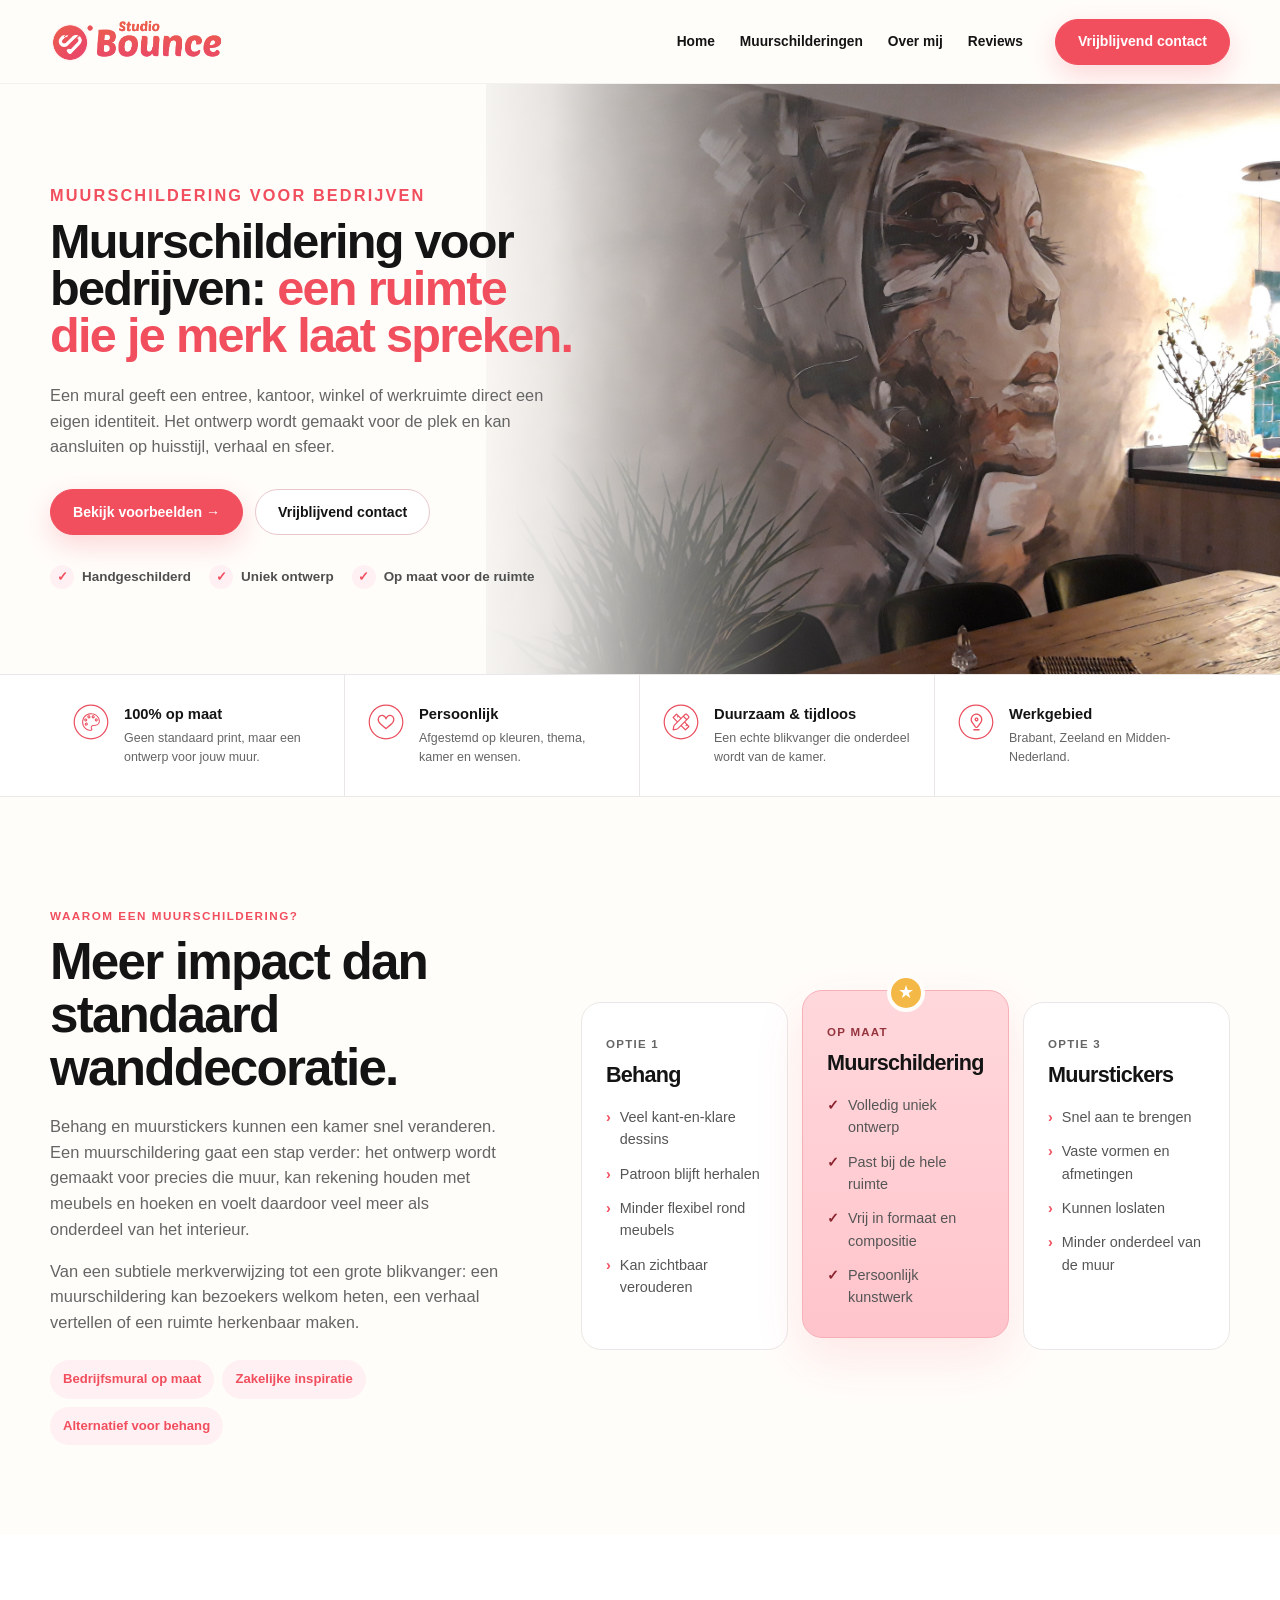
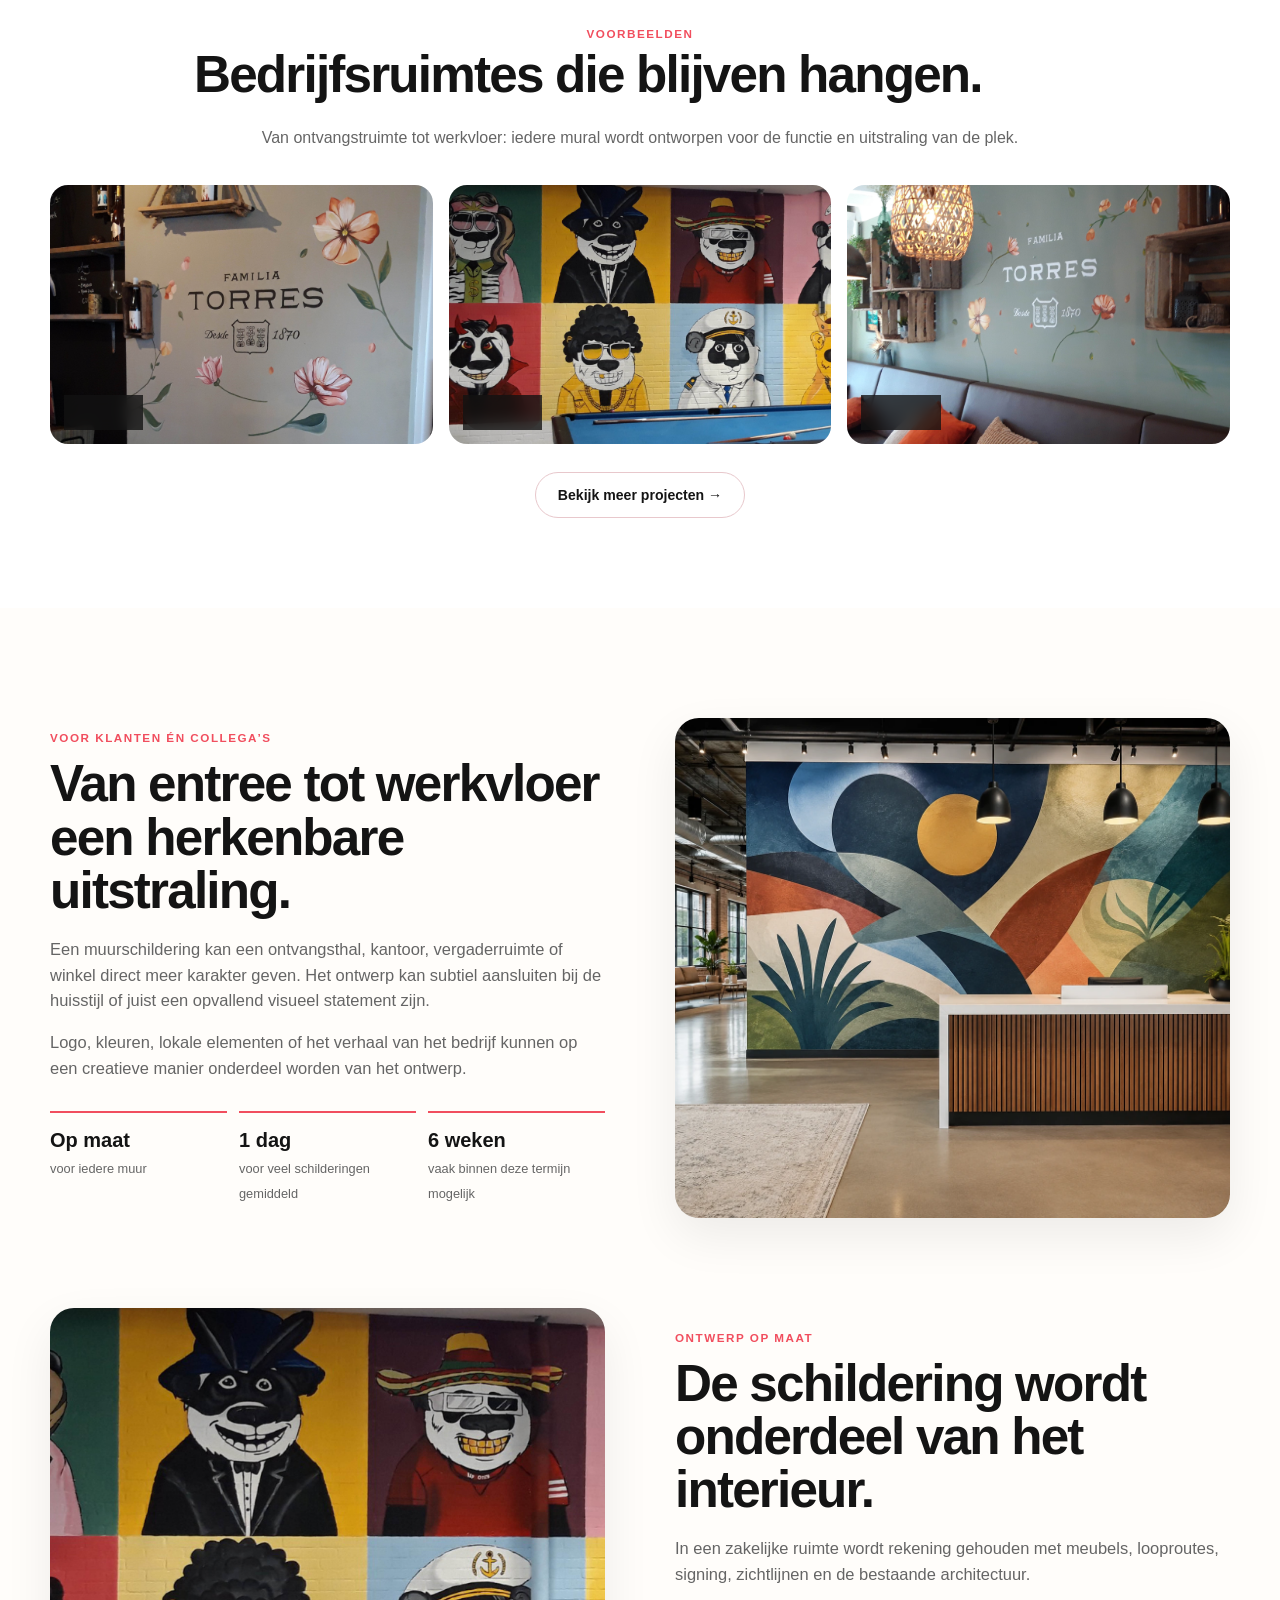
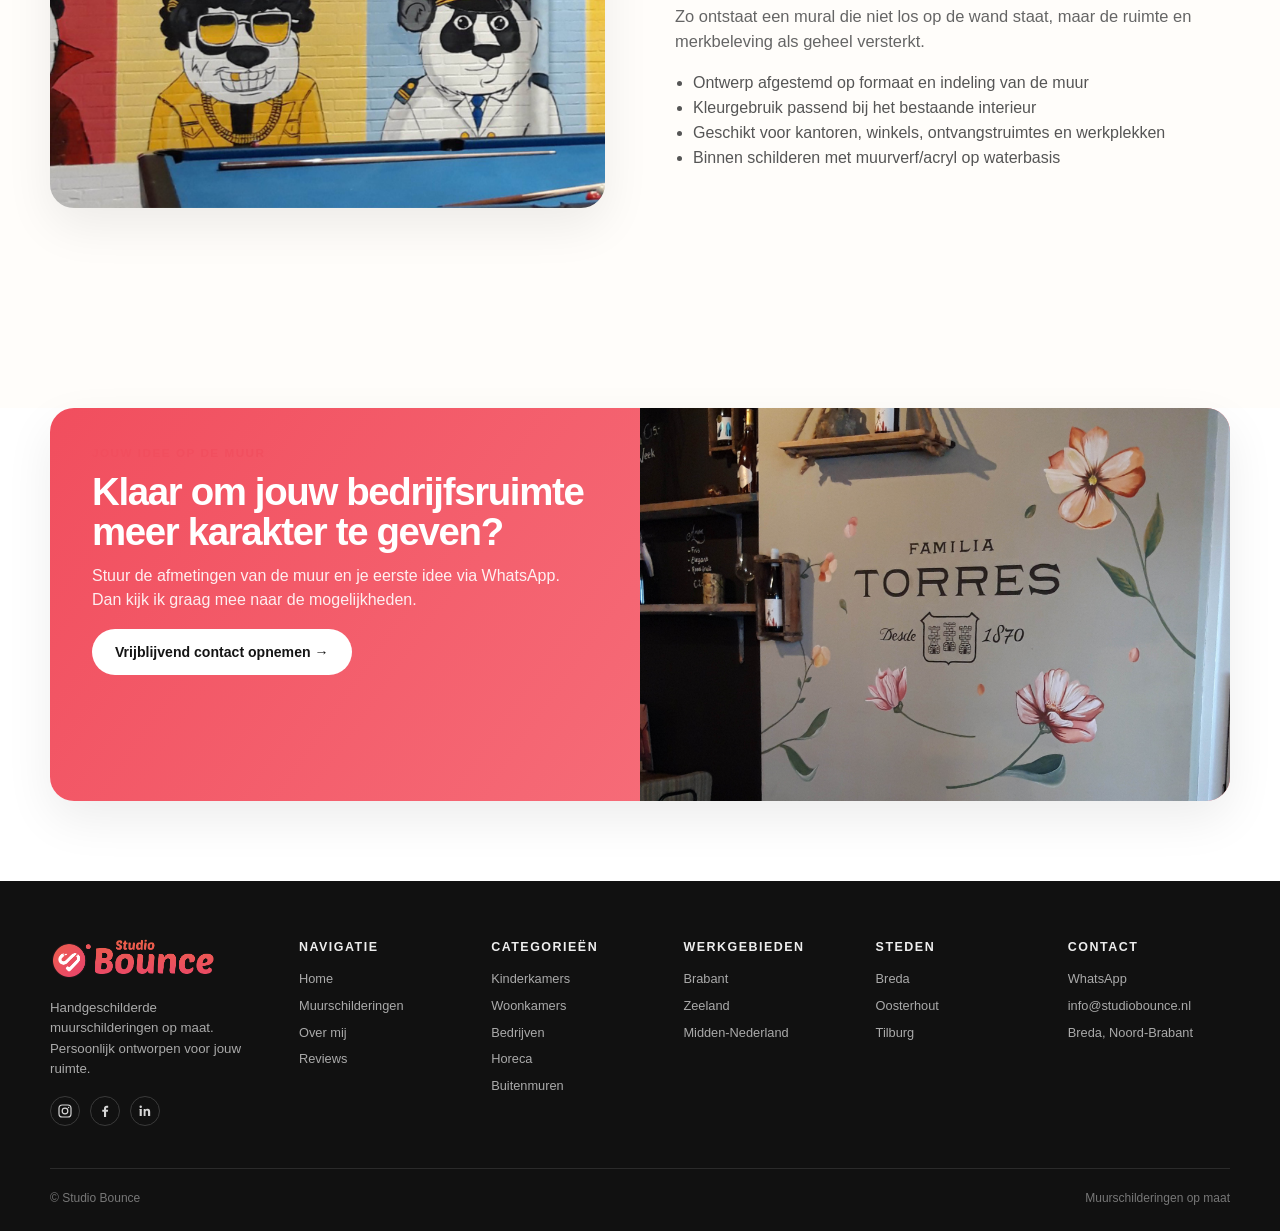
==== commit f7431744: "Add files via upload" ====
--- a/bedrijven/index.html
+++ b/bedrijven/index.html
@@ -255,14 +255,14 @@
 <div class="footer-col">
 <h3>Werkgebieden</h3>
 <a href="../muurschildering-brabant/index.html">Brabant</a>
-<a href="../index.html#contact">Zeeland</a>
-<a href="../index.html#contact">Midden-Nederland</a>
+<a href="../muurschildering-zeeland/index.html">Zeeland</a>
+<a href="../muurschildering-midden-nederland/index.html">Midden-Nederland</a>
 </div>
 <div class="footer-col footer-cities-col">
 <h3>Steden</h3>
 <a href="../muurschildering-breda/index.html">Breda</a>
-<span>Oosterhout</span>
-<span>Tilburg</span>
+<a href="../muurschildering-oosterhout/index.html">Oosterhout</a>
+<a href="../muurschildering-tilburg/index.html">Tilburg</a>
 </div>
 <div class="footer-col">
 <h3>Contact</h3>
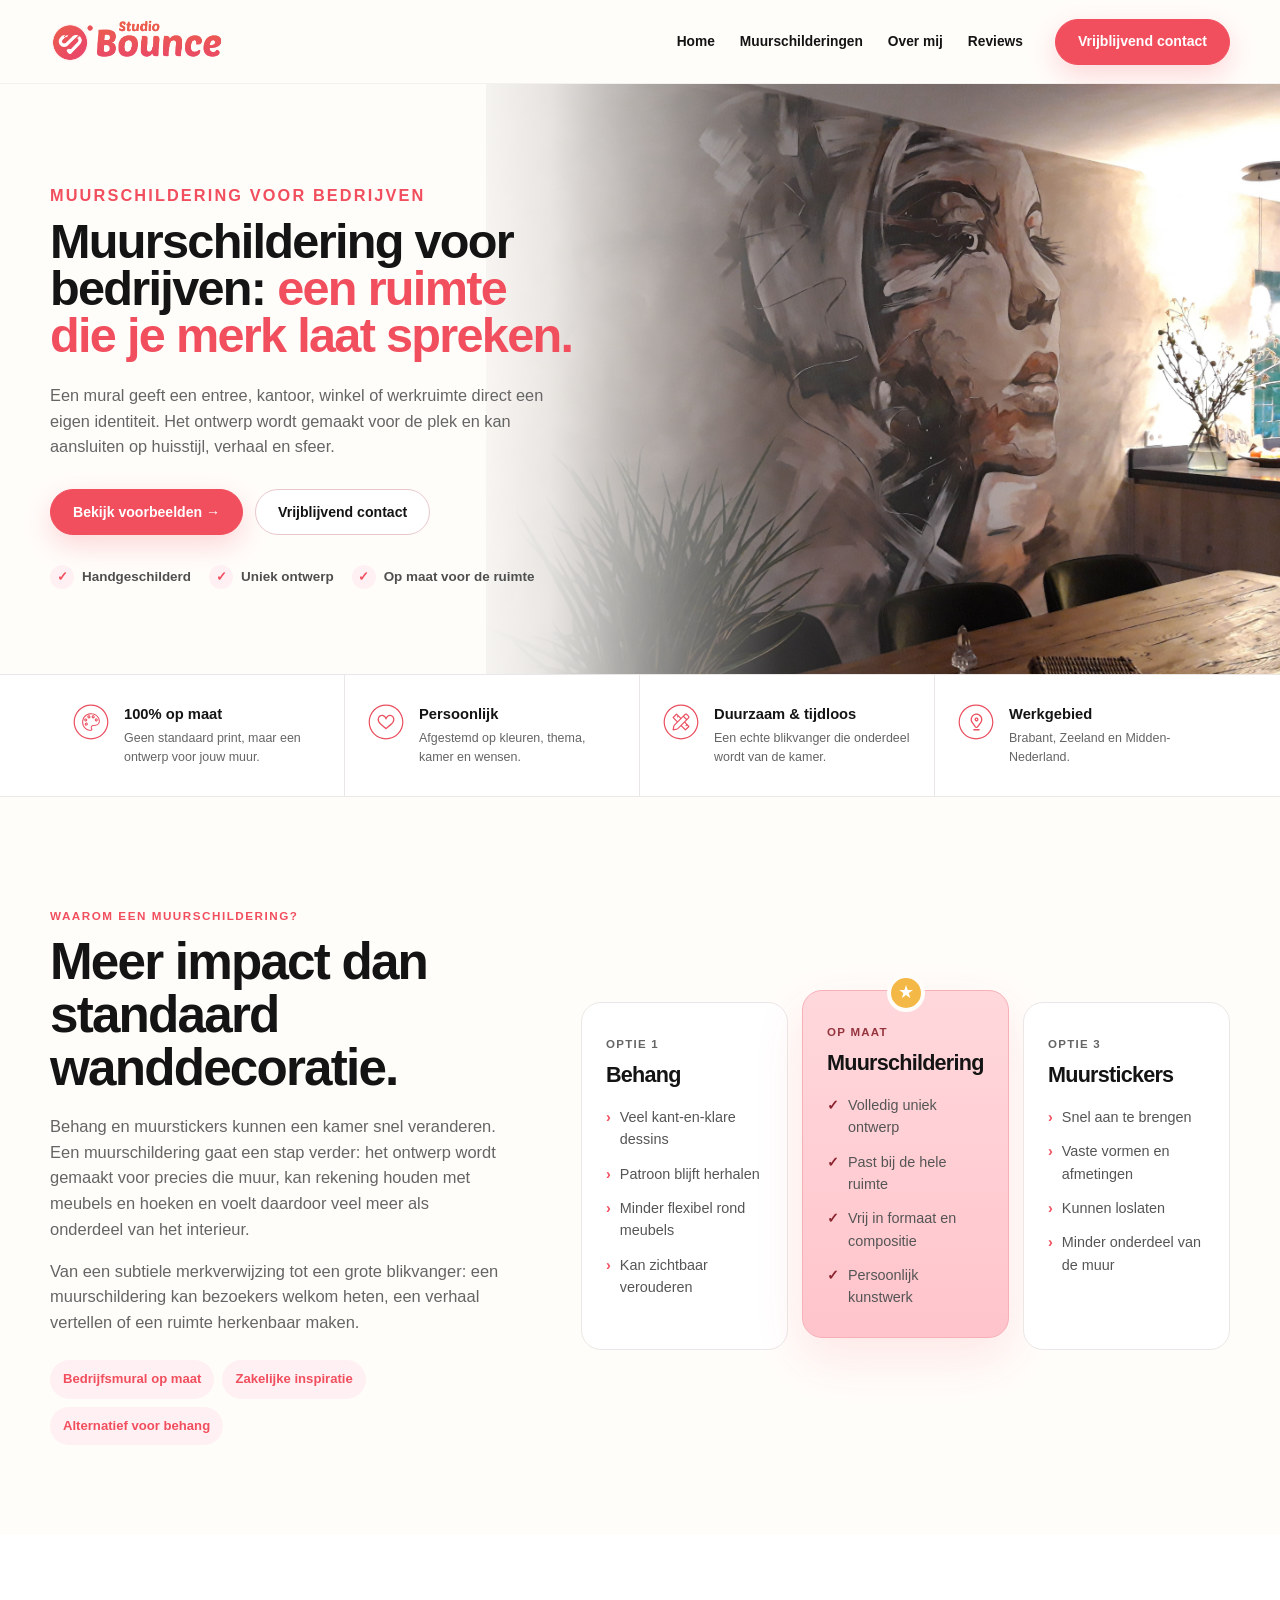
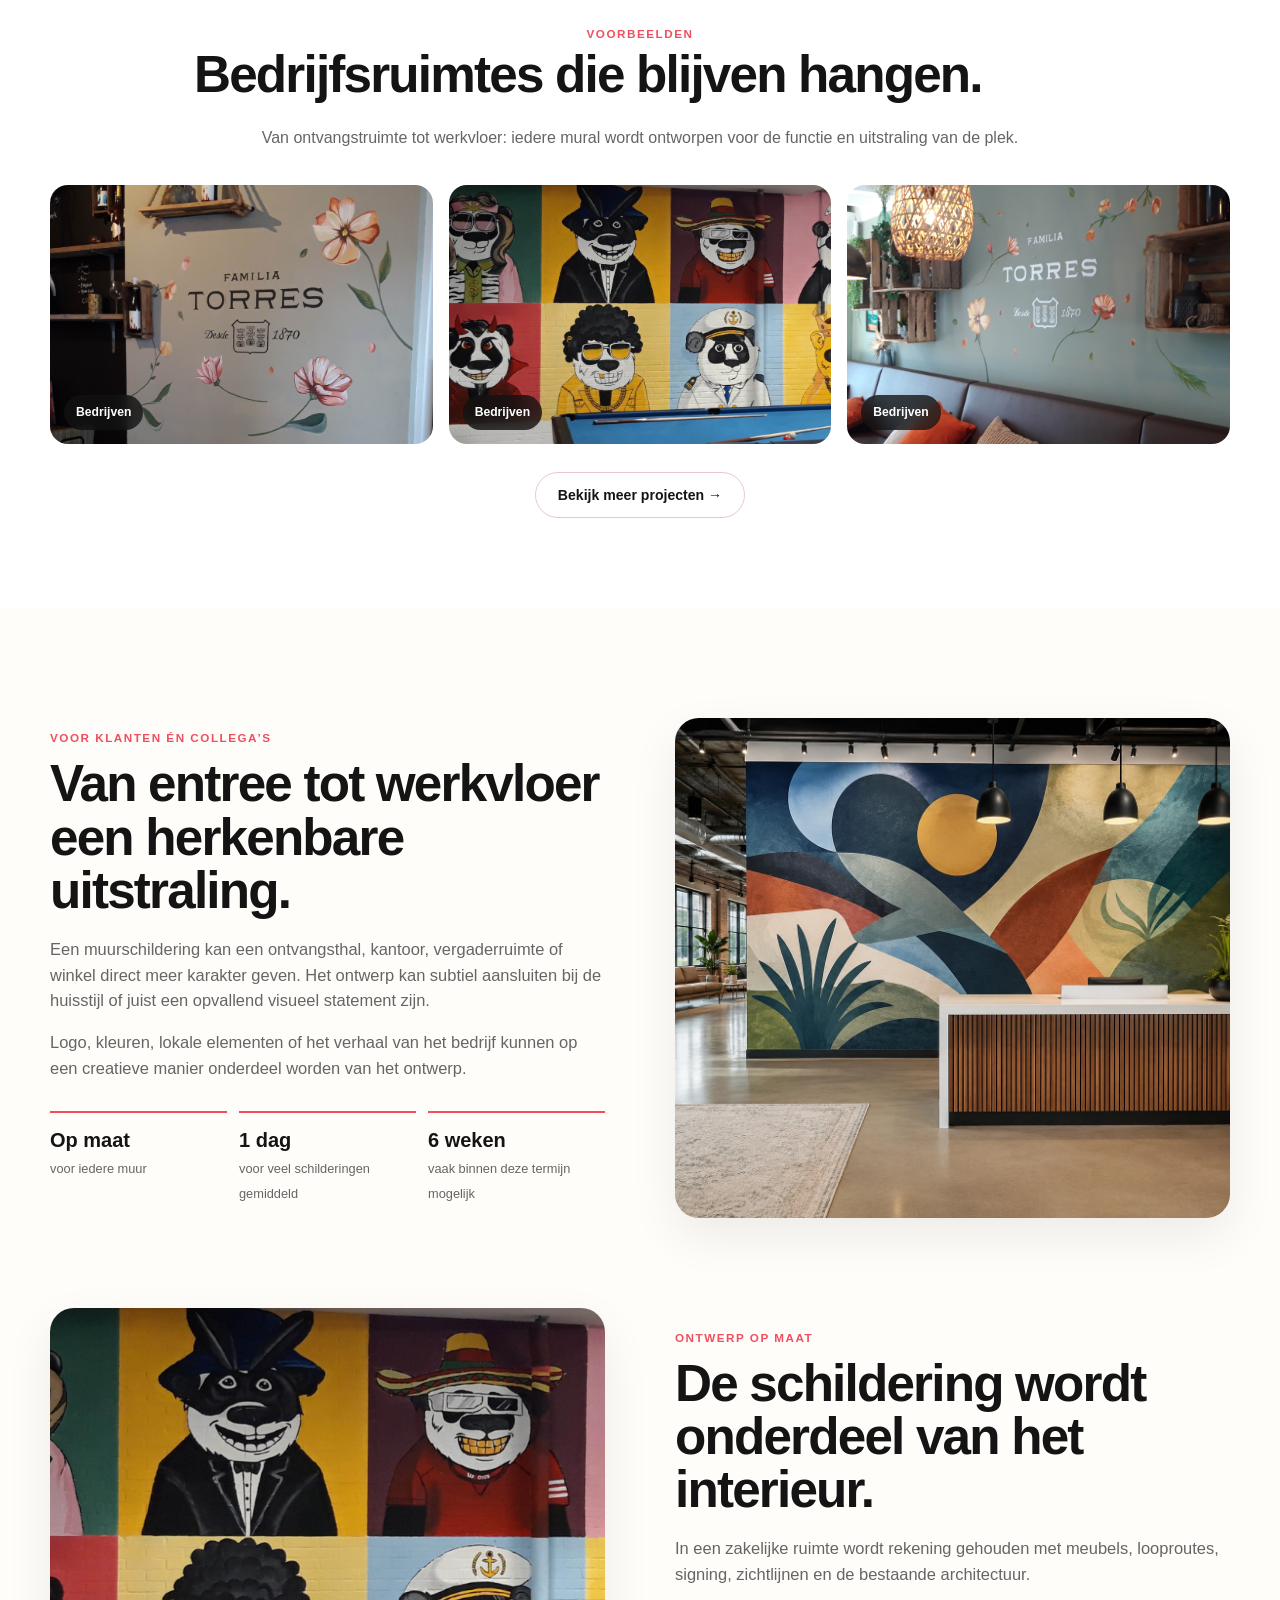
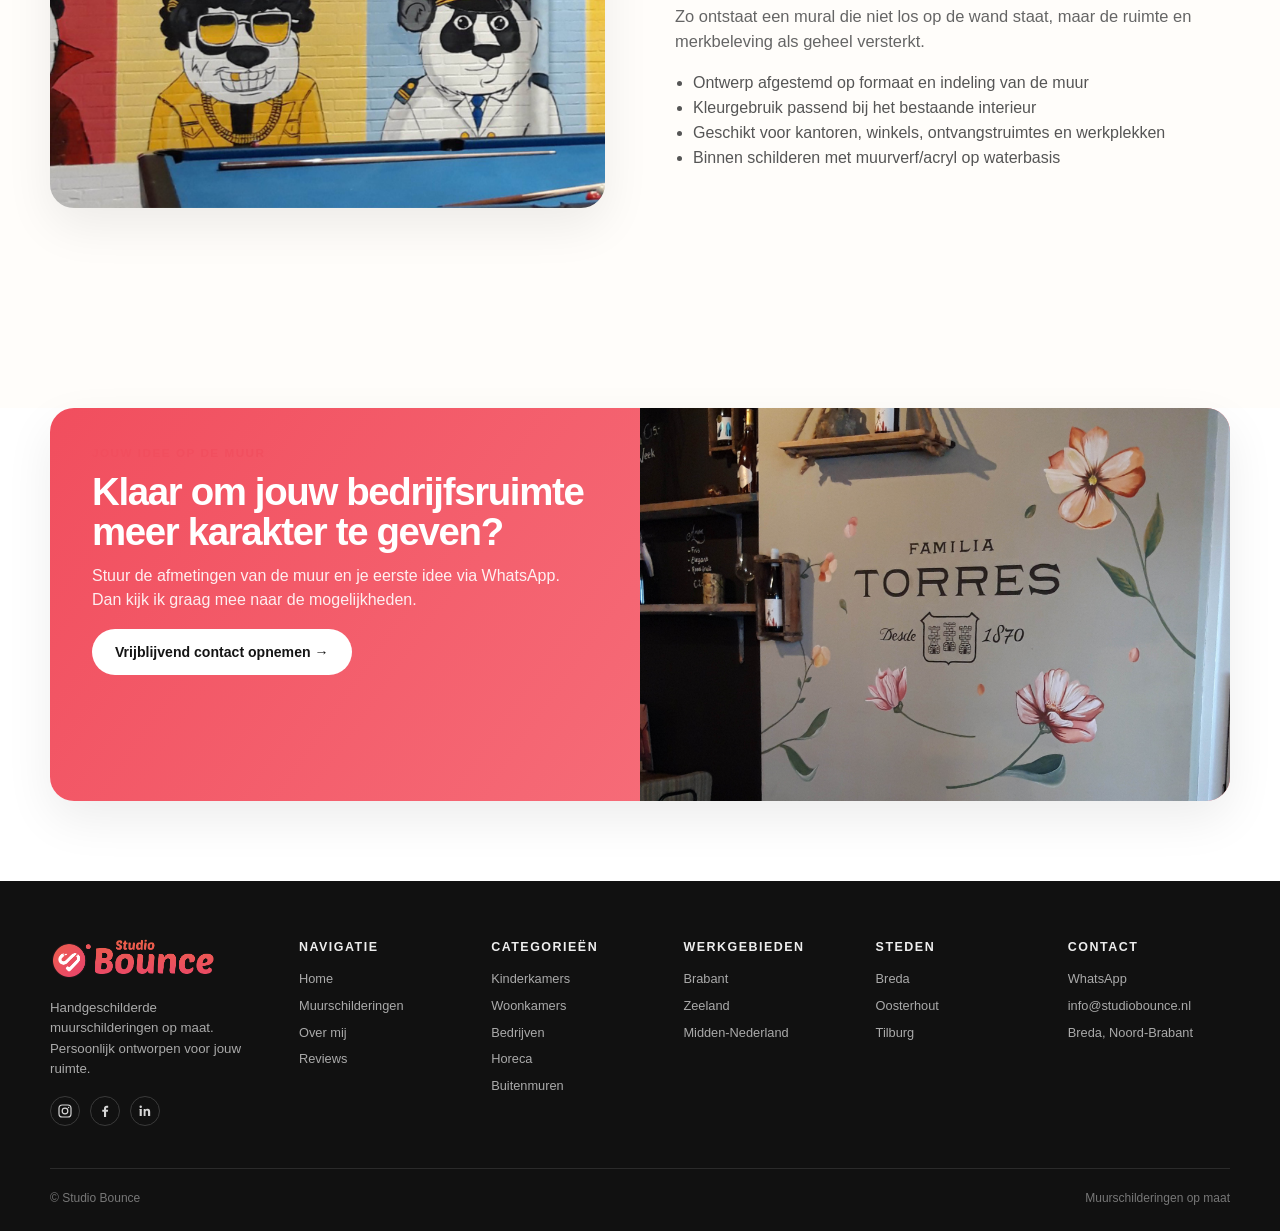
==== commit f110a661: "Publish from SiteEdit — 2026-09-16 11:43" ====
--- a/bedrijven/index.html
+++ b/bedrijven/index.html
@@ -45,7 +45,7 @@
 <a href="../index.html#portfolio">Muurschilderingen</a>
 <a href="../index.html#over">Over mij</a>
 <a href="../index.html#reviews">Reviews</a>
-<a class="btn btn-primary whatsapp-link nav-cta" href="https://wa.me/31630480901?text=Hoi%21%20Ik%20heb%20interesse%20in%20een%20muurschildering%20voor%20mijn%20bedrijf%20en%20wil%20graag%20wat%20informatie." target="_blank" rel="noopener">Vrijblijvend contact</a>
+<a class="btn btn-primary whatsapp-link nav-cta" href="https://wa.me/31657114682?text=Hoi%21%20Ik%20heb%20interesse%20in%20een%20muurschildering%20voor%20mijn%20bedrijf%20en%20wil%20graag%20wat%20informatie." target="_blank" rel="noopener">Vrijblijvend contact</a>
 </nav>
 </div>
 </header>
@@ -58,7 +58,7 @@
 <p>Een mural geeft een entree, kantoor, winkel of werkruimte direct een eigen identiteit. Het ontwerp wordt gemaakt voor de plek en kan aansluiten op huisstijl, verhaal en sfeer.</p>
 <div class="hero-actions">
 <a class="btn btn-primary" href="#voorbeelden">Bekijk voorbeelden →</a>
-<a class="btn btn-outline whatsapp-link" href="https://wa.me/31630480901?text=Hoi%21%20Ik%20heb%20interesse%20in%20een%20muurschildering%20voor%20mijn%20bedrijf%20en%20wil%20graag%20wat%20informatie." target="_blank" rel="noopener">Vrijblijvend contact</a>
+<a class="btn btn-outline whatsapp-link" href="https://wa.me/31657114682?text=Hoi%21%20Ik%20heb%20interesse%20in%20een%20muurschildering%20voor%20mijn%20bedrijf%20en%20wil%20graag%20wat%20informatie." target="_blank" rel="noopener">Vrijblijvend contact</a>
 </div>
 <div aria-label="Voordelen" class="hero-notes">
 <span class="hero-note">Handgeschilderd</span>
@@ -213,7 +213,7 @@
 <p class="eyebrow" style="color:white;opacity:.78">Jouw idee op de muur</p>
 <h2>Klaar om jouw bedrijfsruimte meer karakter te geven?</h2>
 <p>Stuur de afmetingen van de muur en je eerste idee via WhatsApp. Dan kijk ik graag mee naar de mogelijkheden.</p>
-<a class="btn whatsapp-link" href="https://wa.me/31630480901?text=Hoi%21%20Ik%20heb%20interesse%20in%20een%20muurschildering%20voor%20mijn%20bedrijf%20en%20wil%20graag%20wat%20informatie." target="_blank" rel="noopener">Vrijblijvend contact opnemen →</a>
+<a class="btn whatsapp-link" href="https://wa.me/31657114682?text=Hoi%21%20Ik%20heb%20interesse%20in%20een%20muurschildering%20voor%20mijn%20bedrijf%20en%20wil%20graag%20wat%20informatie." target="_blank" rel="noopener">Vrijblijvend contact opnemen →</a>
 </div>
 <div class="contact-single-image"><img alt="Bedrijven muurschildering van Studio Bounce" decoding="async" loading="lazy" src="../assets/siteedit/Bedrijven_Muurschilderingen-website2.jpg" data-category-image-index="6" data-category-source="bedrijven"></div>
 </div>
@@ -266,7 +266,7 @@
 </div>
 <div class="footer-col">
 <h3>Contact</h3>
-<a class="whatsapp-link" href="https://wa.me/31630480901?text=Hoi%21%20Ik%20heb%20interesse%20in%20een%20muurschildering%20voor%20mijn%20bedrijf%20en%20wil%20graag%20wat%20informatie." target="_blank" rel="noopener">WhatsApp</a>
+<a class="whatsapp-link" href="https://wa.me/31657114682?text=Hoi%21%20Ik%20heb%20interesse%20in%20een%20muurschildering%20voor%20mijn%20bedrijf%20en%20wil%20graag%20wat%20informatie." target="_blank" rel="noopener">WhatsApp</a>
 <a href="mailto:info@studiobounce.nl">info@studiobounce.nl</a>
 <span>Breda, Noord-Brabant</span>
 </div>
@@ -279,12 +279,12 @@
 <script defer src="../js/site-nav.js"></script>
 <script defer="" src="js/bedrijven.js"></script>
 
-<a class="mobile-whatsapp-fab whatsapp-link" href="https://wa.me/31630480901" target="_blank" rel="noopener" aria-label="Neem contact op via WhatsApp" title="WhatsApp">
+<a class="mobile-whatsapp-fab whatsapp-link" href="https://wa.me/31657114682" target="_blank" rel="noopener" aria-label="Neem contact op via WhatsApp" title="WhatsApp">
   <svg viewBox="0 0 32 32" aria-hidden="true" focusable="false">
     <path d="M16 4.25a11.5 11.5 0 0 0-9.88 17.38L4.55 27.5l5.99-1.57A11.5 11.5 0 1 0 16 4.25Z" fill="none" stroke="currentColor" stroke-width="2.25" stroke-linecap="round" stroke-linejoin="round"/>
     <path d="M12.02 10.45c.27-.61.56-.62.83-.63h.71c.23 0 .6.09.92.78.32.69 1.09 2.66 1.18 2.85.1.19.16.41.03.66-.13.25-.19.41-.38.63-.19.22-.4.48-.57.65-.19.19-.39.4-.17.78.22.38.98 1.61 2.1 2.61 1.44 1.28 2.66 1.68 3.04 1.87.38.19.6.16.82-.09.22-.25.95-1.1 1.2-1.48.25-.38.51-.32.85-.19.35.13 2.18 1.03 2.56 1.22.38.19.63.28.72.44.09.16.09.91-.22 1.78-.31.88-1.83 1.68-2.52 1.78-.64.09-1.46.13-2.36-.15-.54-.17-1.23-.4-2.12-.79-.37-.16-6.51-2.38-8.89-8.32-.67-1.68-.02-3.02.2-3.46.22-.44.48-.57.64-.57Z" fill="currentColor"/>
   </svg>
 </a>
 
-<script defer src="../js/site-config.js?v=efedac0f"></script>
+<script defer src="../js/site-config.js?v=f78175a3"></script>
 </body></html>
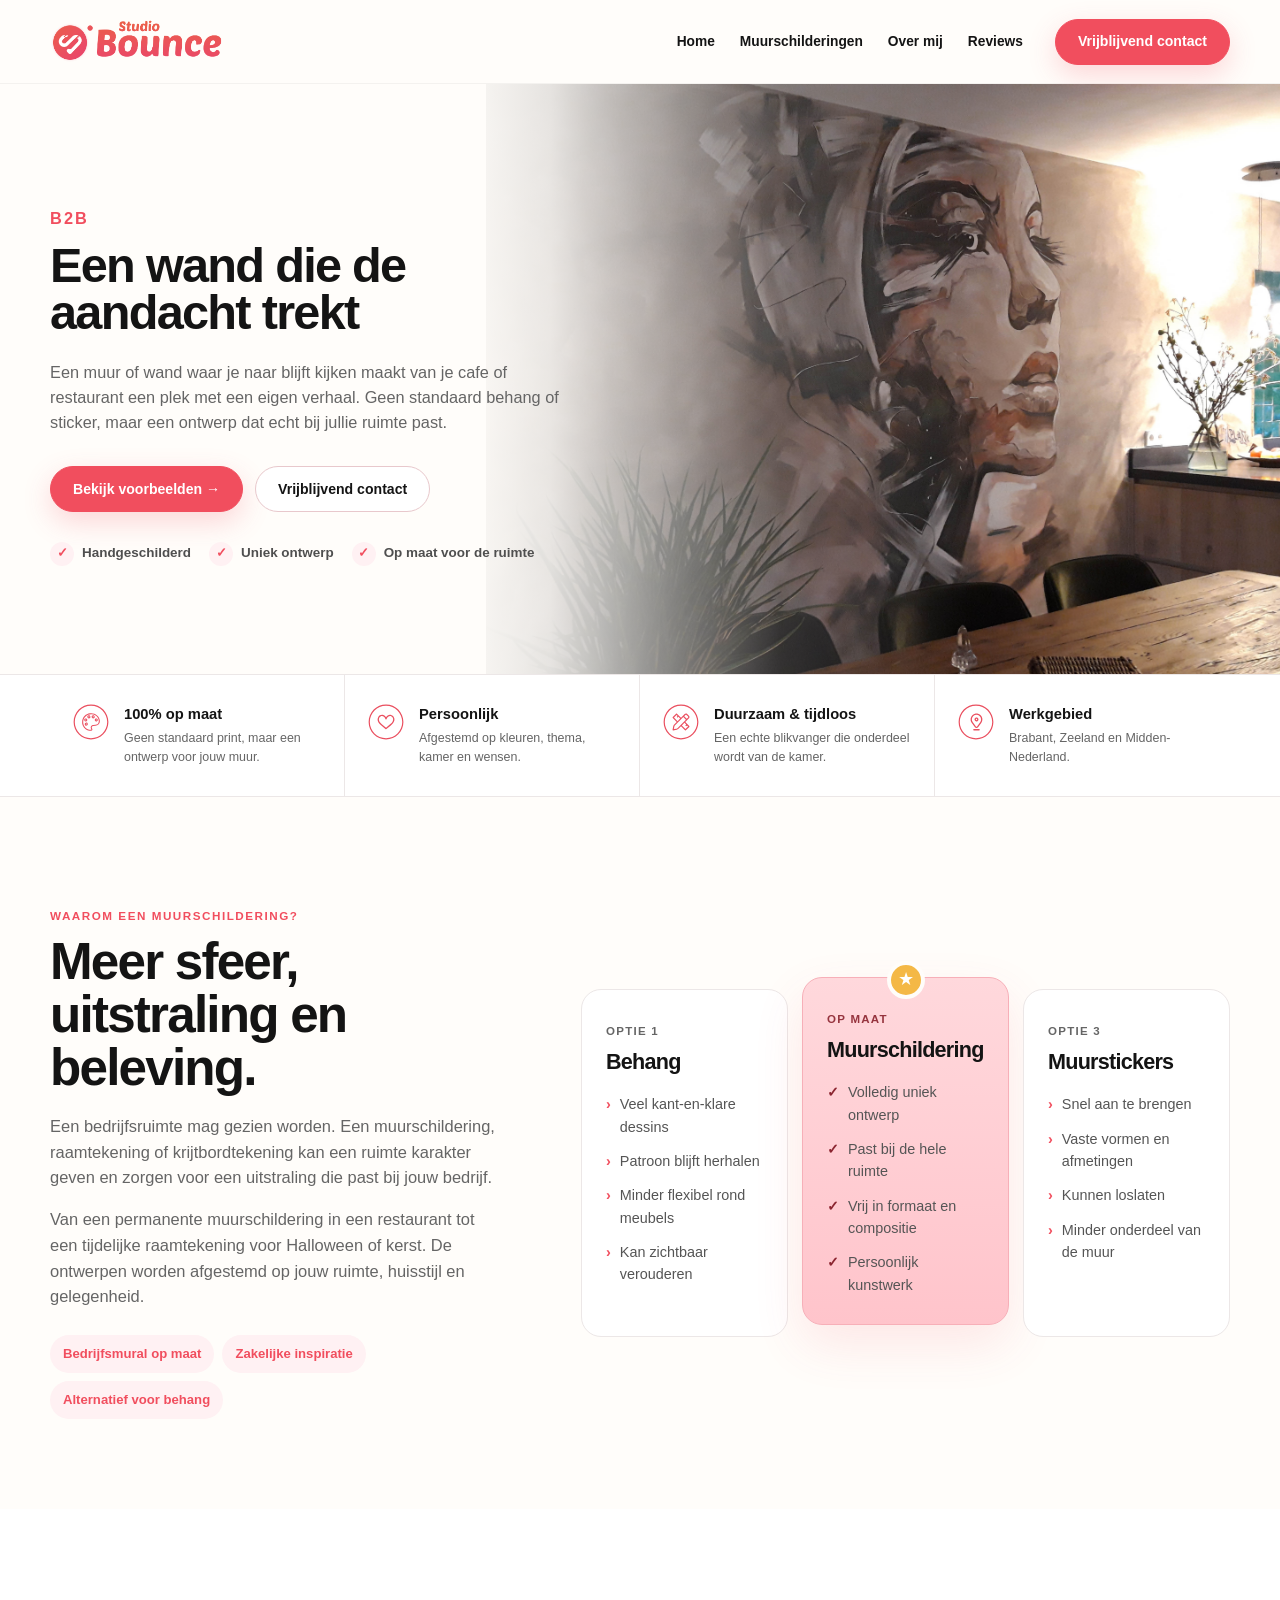
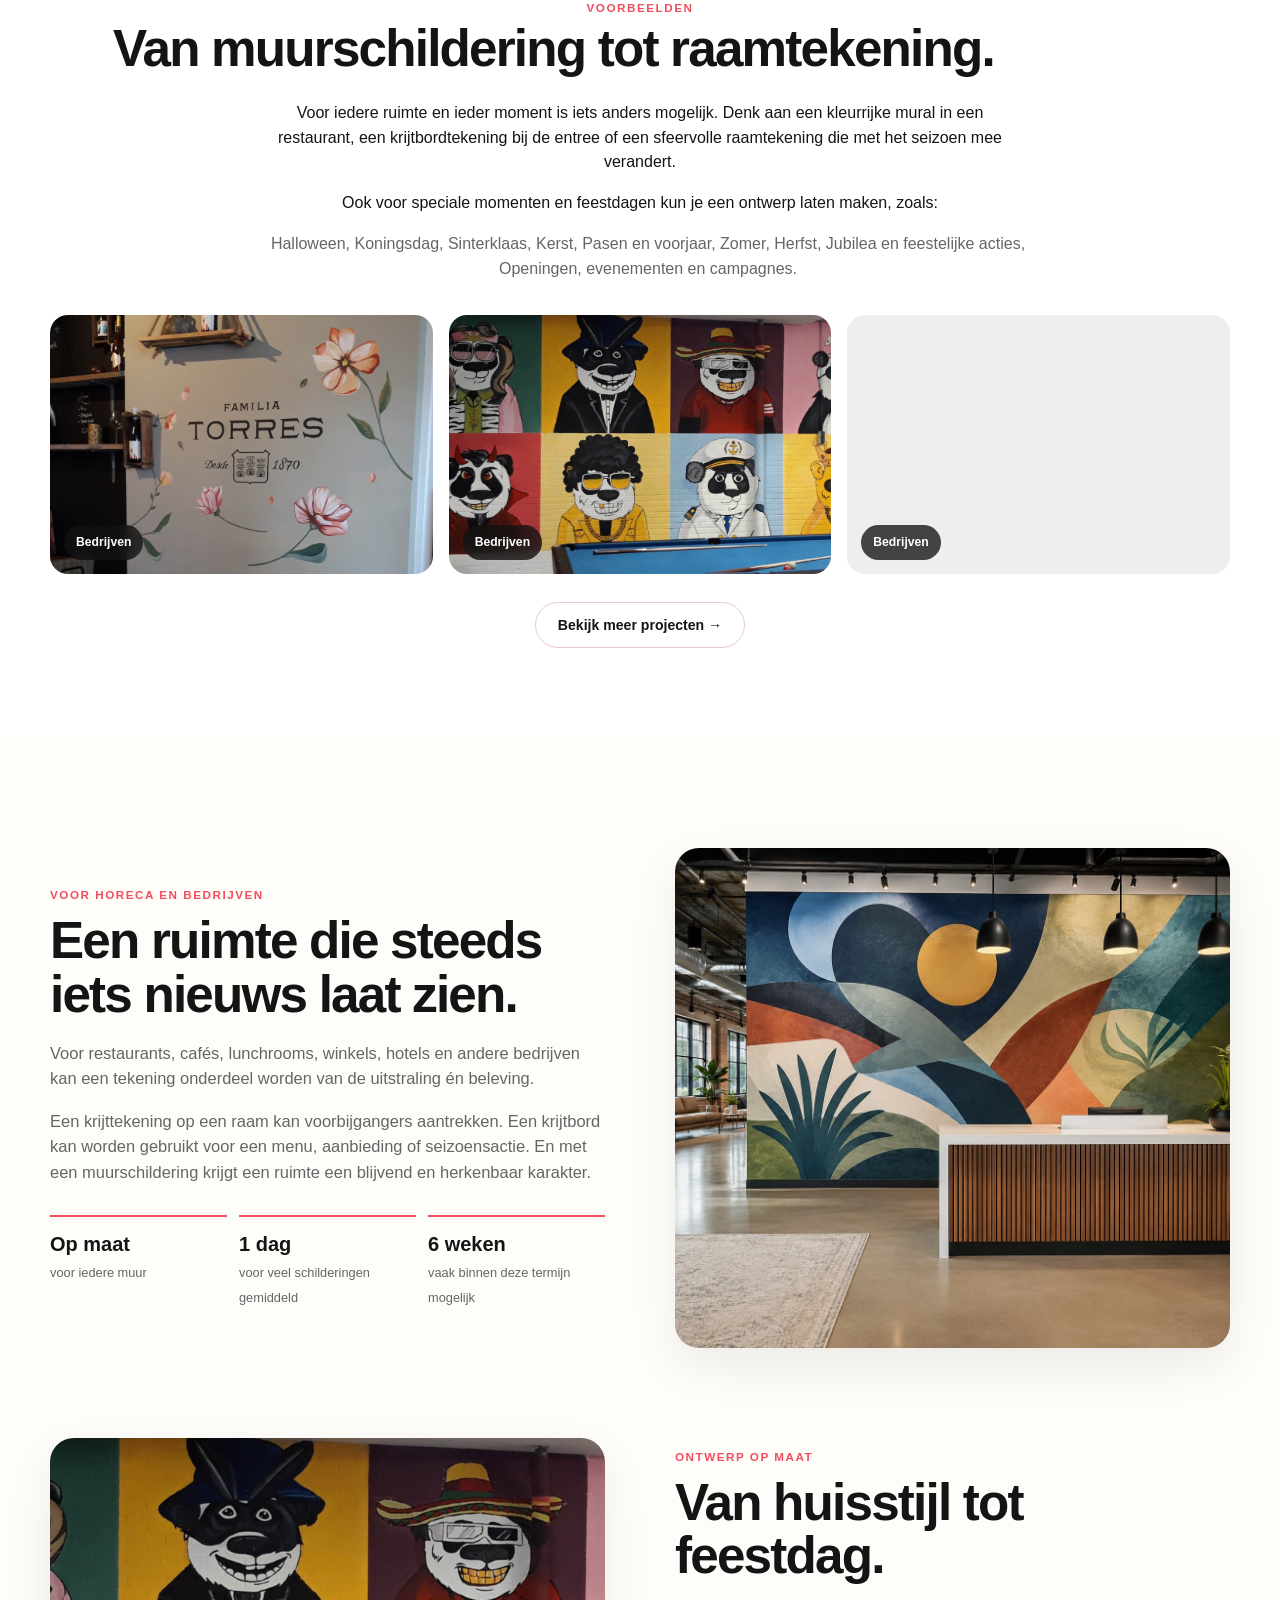
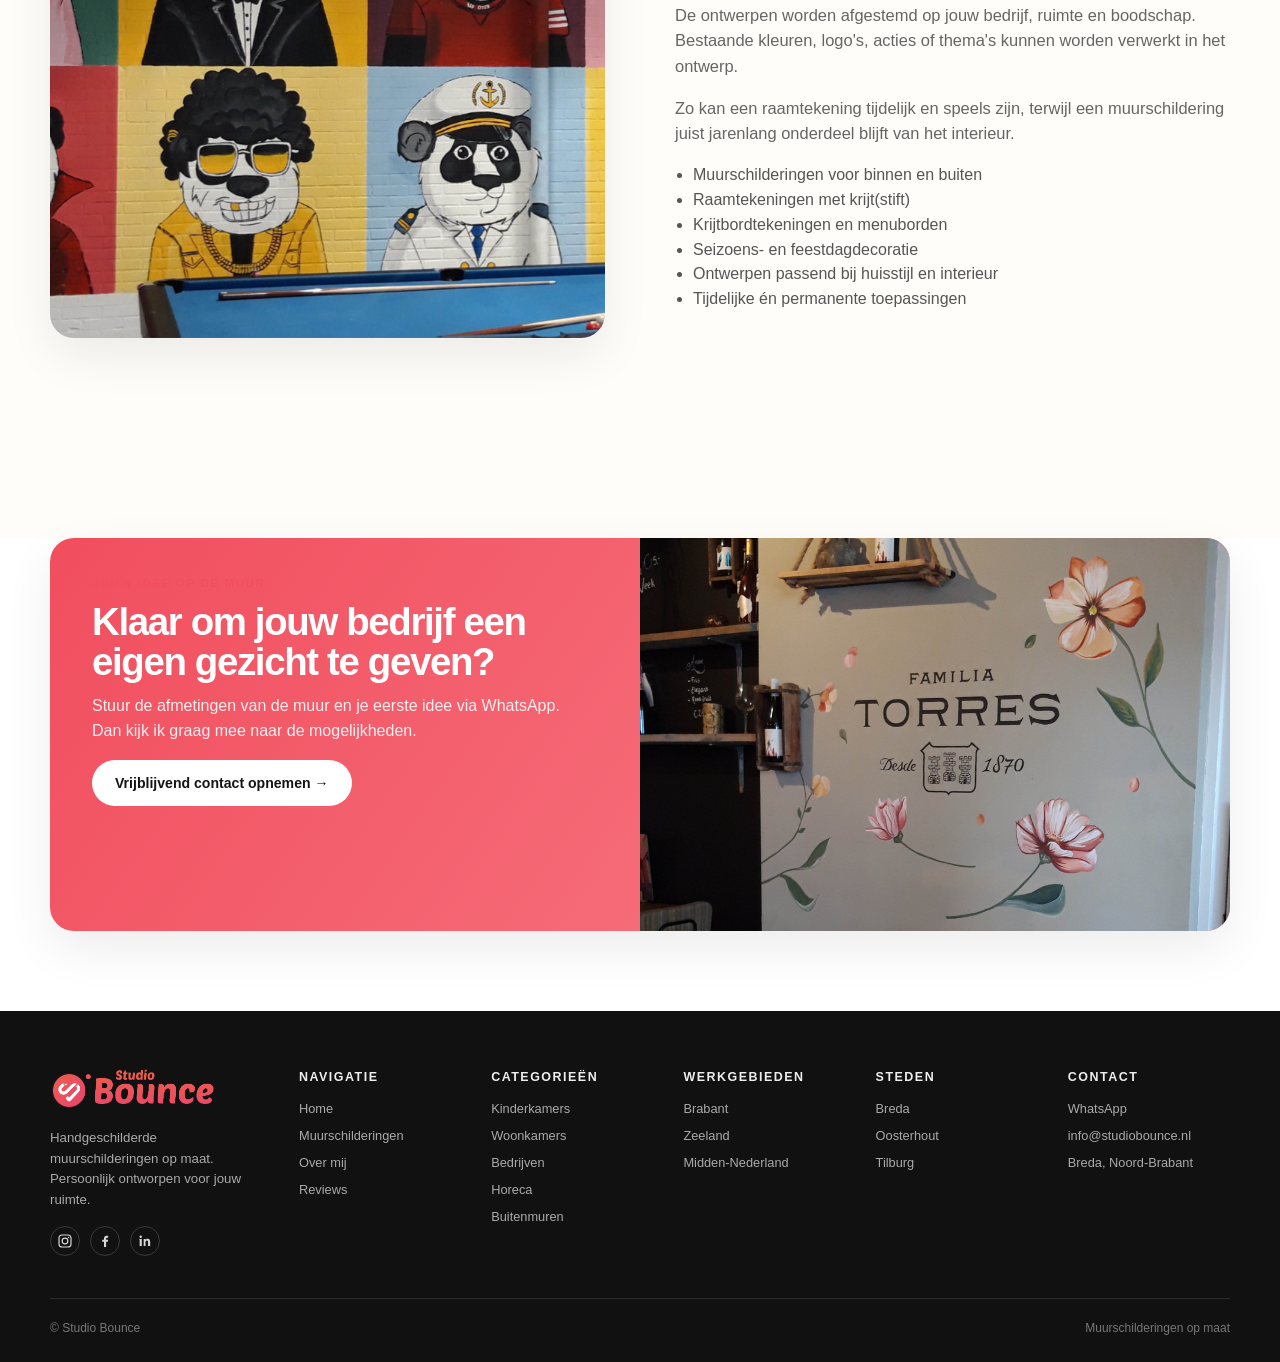
==== commit c6288fe6: "Publish from SiteEdit — 2026-09-16 12:17" ====
--- a/bedrijven/index.html
+++ b/bedrijven/index.html
@@ -23,7 +23,7 @@
 <link href="css/bedrijven.css" rel="stylesheet"><link href="../css/site-system.css" rel="stylesheet"><style data-siteedit-site-frame="1920">
 /* SiteEdit desktop composition: content is capped at 1920px; top-level section backgrounds always bleed to the real browser edges. */
 html{overflow-x:clip}body{max-width:1920px!important;margin-left:auto!important;margin-right:auto!important;overflow-x:visible!important}[data-siteedit-fullbleed="true"]{isolation:isolate}[data-siteedit-fullbleed="true"]::before{content:"";position:absolute;z-index:-1;pointer-events:none;top:0;bottom:0;left:50%;width:100vw;transform:translateX(-50%);background:inherit;border-radius:0}[data-siteedit-fullbleed-context="true"]{position:relative}[data-siteedit-hidden="true"]{display:none!important}[data-siteedit-drop-active="true"]{outline:3px solid #7255ff!important;outline-offset:4px!important}
-</style><style data-siteedit-responsive="true">@media(max-width:800px){[data-siteedit-free="true"]{position:relative!important;left:auto!important;right:auto!important;top:auto!important;max-width:100%!important;margin:24px auto!important}[data-siteedit-offset-x],[data-siteedit-offset-y]{translate:none!important}}</style><style data-siteedit-breakpoint-style="true">@media (min-width:1025px){[data-siteedit-responsive-id="se-r-mu2i2siw-5j"][data-siteedit-responsive-id="se-r-mu2i2siw-5j"]{width:36px !important;height:36px !important;}[data-siteedit-responsive-id="se-r-mu2i2y14-5p"][data-siteedit-responsive-id="se-r-mu2i2y14-5p"]{width:36px !important;height:36px !important;}[data-siteedit-responsive-id="se-r-mu2i33gn-5v"][data-siteedit-responsive-id="se-r-mu2i33gn-5v"]{width:36px !important;height:36px !important;}[data-siteedit-responsive-id="se-r-mu2i38l3-63"][data-siteedit-responsive-id="se-r-mu2i38l3-63"]{width:36px !important;height:36px !important;}[data-siteedit-responsive-id="se-r-mu2i3f5g-64"][data-siteedit-responsive-id="se-r-mu2i3f5g-64"]{translate:-66px -5px !important;}[data-siteedit-responsive-id="se-r-mu2i4hvf-65"][data-siteedit-responsive-id="se-r-mu2i4hvf-65"]{object-position:59.6% 51.4% !important;}}</style><style data-siteedit-icon-helper="true">
+</style><style data-siteedit-responsive="true">@media(max-width:800px){[data-siteedit-free="true"]{position:relative!important;left:auto!important;right:auto!important;top:auto!important;max-width:100%!important;margin:24px auto!important}[data-siteedit-offset-x],[data-siteedit-offset-y]{translate:none!important}}</style><style data-siteedit-breakpoint-style="true">@media (min-width:1025px){[data-siteedit-responsive-id="se-r-mu2i2siw-5j"][data-siteedit-responsive-id="se-r-mu2i2siw-5j"]{width:36px !important;height:36px !important;}[data-siteedit-responsive-id="se-r-mu2i2y14-5p"][data-siteedit-responsive-id="se-r-mu2i2y14-5p"]{width:36px !important;height:36px !important;}[data-siteedit-responsive-id="se-r-mu2i33gn-5v"][data-siteedit-responsive-id="se-r-mu2i33gn-5v"]{width:36px !important;height:36px !important;}[data-siteedit-responsive-id="se-r-mu2i38l3-63"][data-siteedit-responsive-id="se-r-mu2i38l3-63"]{width:36px !important;height:36px !important;}[data-siteedit-responsive-id="se-r-mu2i3f5g-64"][data-siteedit-responsive-id="se-r-mu2i3f5g-64"]{translate:-147px -5px !important;}[data-siteedit-responsive-id="se-r-mu41tb6i-6k"][data-siteedit-responsive-id="se-r-mu41tb6i-6k"]{text-align:center !important;width:760px !important;max-width:none !important;height:auto !important;min-width:0px !important;box-sizing:border-box !important;translate:8px !important;}[data-siteedit-responsive-id="se-r-mu2i4hvf-65"][data-siteedit-responsive-id="se-r-mu2i4hvf-65"]{object-position:59.6% 51.4% !important;}}</style><style data-siteedit-icon-helper="true">
 svg[data-siteedit-icon]{overflow:visible!important;}
 svg[data-siteedit-icon]:not([data-siteedit-icon-source="imported"])[data-siteedit-icon-fill-mode="none"] :is(path,rect,circle,ellipse,polygon,polyline,line){fill:none!important;}
 svg[data-siteedit-icon]:not([data-siteedit-icon-source="imported"])[data-siteedit-icon-fill-mode="color"] :is(path,rect,circle,ellipse,polygon,polyline,line){fill:var(--siteedit-icon-fill,#000)!important;}
@@ -45,7 +45,7 @@
 <a href="../index.html#portfolio">Muurschilderingen</a>
 <a href="../index.html#over">Over mij</a>
 <a href="../index.html#reviews">Reviews</a>
-<a class="btn btn-primary whatsapp-link nav-cta" href="https://wa.me/31657114682?text=Hoi%21%20Ik%20heb%20interesse%20in%20een%20muurschildering%20voor%20mijn%20bedrijf%20en%20wil%20graag%20wat%20informatie." target="_blank" rel="noopener">Vrijblijvend contact</a>
+<a class="btn btn-primary whatsapp-link nav-cta" href="https://wa.me/31657114682?text=Hoi!%20Ik%20heb%20interesse%20in%20een%20muurschildering%20voor%20mijn%20bedrijf%20en%20wil%20graag%20wat%20informatie." target="_blank" rel="noopener">Vrijblijvend contact</a>
 </nav>
 </div>
 </header>
@@ -53,12 +53,12 @@
 <section aria-labelledby="page-title" class="landing-hero" data-siteedit-fullbleed="true">
 <div class="container landing-hero-grid">
 <div class="landing-copy">
-<p class="eyebrow">Muurschildering voor bedrijven</p>
-<h1 id="page-title">Muurschildering voor bedrijven: <span>een ruimte die je merk laat spreken.</span></h1>
-<p>Een mural geeft een entree, kantoor, winkel of werkruimte direct een eigen identiteit. Het ontwerp wordt gemaakt voor de plek en kan aansluiten op huisstijl, verhaal en sfeer.</p>
+<p class="eyebrow">B2B</p>
+<h1 id="page-title">Een wand die de aandacht trekt</h1>
+<p>Een muur of wand waar je naar blijft kijken maakt van je cafe of restaurant een plek met een eigen verhaal. Geen standaard behang of sticker, maar een ontwerp dat echt bij jullie ruimte past. </p>
 <div class="hero-actions">
 <a class="btn btn-primary" href="#voorbeelden">Bekijk voorbeelden →</a>
-<a class="btn btn-outline whatsapp-link" href="https://wa.me/31657114682?text=Hoi%21%20Ik%20heb%20interesse%20in%20een%20muurschildering%20voor%20mijn%20bedrijf%20en%20wil%20graag%20wat%20informatie." target="_blank" rel="noopener">Vrijblijvend contact</a>
+<a class="btn btn-outline whatsapp-link" href="https://wa.me/31657114682?text=Hoi!%20Ik%20heb%20interesse%20in%20een%20muurschildering%20voor%20mijn%20bedrijf%20en%20wil%20graag%20wat%20informatie." target="_blank" rel="noopener">Vrijblijvend contact</a>
 </div>
 <div aria-label="Voordelen" class="hero-notes">
 <span class="hero-note">Handgeschilderd</span>
@@ -67,7 +67,7 @@
 </div>
 </div>
 <div class="hero-visual">
-<img alt="Bedrijven muurschildering van Studio Bounce" decoding="async" fetchpriority="high" src="../assets/siteedit/Bedrijven_Muurschilderingen-website2.jpg" data-category-image-index="0" data-category-source="bedrijven">
+<img alt="Bedrijven muurschildering van Studio Bounce" decoding="async" fetchpriority="high" src="file:///Users/maarten/Library/Application%20Support/SiteEdit/website-cache/Studio-Bounce-Breda--BounceWebsite/assets/siteedit/Woonkamer_Muurschilderingen-website24.jpg" data-category-image-index="0" data-category-source="bedrijven">
 </div>
 </div>
 </section>
@@ -132,9 +132,9 @@
 <div class="container intro-grid">
 <div class="intro-copy">
 <p class="eyebrow">Waarom een muurschildering?</p>
-<h2>Meer impact dan standaard wanddecoratie.</h2>
-<p>Behang en muurstickers kunnen een kamer snel veranderen. Een muurschildering gaat een stap verder: het ontwerp wordt gemaakt voor precies die muur, kan rekening houden met meubels en hoeken en voelt daardoor veel meer als onderdeel van het interieur.</p>
-<p>Van een subtiele merkverwijzing tot een grote blikvanger: een muurschildering kan bezoekers welkom heten, een verhaal vertellen of een ruimte herkenbaar maken.</p>
+<h2>Meer sfeer, uitstraling en beleving.</h2>
+<p>Een bedrijfsruimte mag gezien worden. Een muurschildering, raamtekening of krijtbordtekening kan een ruimte karakter geven en zorgen voor een uitstraling die past bij jouw bedrijf.</p>
+<p>Van een permanente muurschildering in een restaurant tot een tijdelijke raamtekening voor Halloween of kerst. De ontwerpen worden afgestemd op jouw ruimte, huisstijl en gelegenheid.</p>
 <div aria-label="Gerelateerde onderwerpen" class="topic-links">
 <a href="#mogelijkheden">Bedrijfsmural op maat</a>
 <a href="#voorbeelden">Zakelijke inspiratie</a>
@@ -162,13 +162,22 @@
 <div class="container">
 <div class="section-head">
 <p class="eyebrow">Voorbeelden</p>
-<h2 data-siteedit-responsive-id="se-r-mu2i3f5g-64" data-siteedit-desktop-style="{&quot;translate&quot;:&quot;-66px -5px&quot;}">Bedrijfsruimtes die blijven hangen.</h2>
-<p>Van ontvangstruimte tot werkvloer: iedere mural wordt ontworpen voor de functie en uitstraling van de plek.</p>
+<h2 data-siteedit-responsive-id="se-r-mu2i3f5g-64" data-siteedit-desktop-style="{&quot;translate&quot;:&quot;-147px -5px&quot;}">Van muurschildering tot raamtekening.</h2>
+<p>Voor iedere ruimte en ieder moment is iets anders mogelijk. Denk aan een kleurrijke mural in een restaurant, een krijtbordtekening bij de entree of een sfeervolle raamtekening die met het seizoen mee verandert.</p><p>Ook voor speciale momenten en feestdagen kun je een ontwerp laten maken, zoals:</p><p data-siteedit-responsive-id="se-r-mu41tb6i-6k" data-siteedit-desktop-style="{&quot;text-align&quot;:&quot;center&quot;,&quot;width&quot;:&quot;760px&quot;,&quot;max-width&quot;:&quot;none&quot;,&quot;height&quot;:&quot;auto&quot;,&quot;min-width&quot;:&quot;0px&quot;,&quot;box-sizing&quot;:&quot;border-box&quot;,&quot;translate&quot;:&quot;8px 0px&quot;}" data-siteedit-text-frame="true">Halloween,
+Koningsdag,
+Sinterklaas,
+Kerst,
+Pasen en voorjaar,
+Zomer,
+Herfst,
+Jubilea en feestelijke acties,
+Openingen, evenementen en campagnes.
+</p>
 </div>
 <div class="example-grid" data-category-examples="bedrijven">
-<article class="example-card"><img alt="Bedrijven muurschildering van Studio Bounce" decoding="async" loading="lazy" src="../assets/siteedit/Bedrijven_Muurschilderingen-website5.jpg" data-category-image-index="1" data-category-source="bedrijven"><span class="example-label">Bedrijven</span></article>
-<article class="example-card"><img alt="Bedrijven muurschildering van Studio Bounce" decoding="async" loading="lazy" src="../assets/siteedit/Bedrijven_Muurschilderingen-website7.jpg" data-category-image-index="2" data-category-source="bedrijven"><span class="example-label">Bedrijven</span></article>
-<article class="example-card"><img alt="Bedrijven muurschildering van Studio Bounce" decoding="async" loading="lazy" src="../assets/siteedit/Woonkamer_Muurschilderingen-website24.jpg" data-category-image-index="3" data-category-source="bedrijven"><span class="example-label">Bedrijven</span></article>
+<article class="example-card"><img alt="Bedrijven muurschildering van Studio Bounce" decoding="async" loading="lazy" src="file:///Users/maarten/Library/Application%20Support/SiteEdit/website-cache/Studio-Bounce-Breda--BounceWebsite/assets/siteedit/Bedrijven_Muurschilderingen-website2.jpg" data-category-image-index="1" data-category-source="bedrijven"><span class="example-label">Bedrijven</span></article>
+<article class="example-card"><img alt="Bedrijven muurschildering van Studio Bounce" decoding="async" loading="lazy" src="file:///Users/maarten/Library/Application%20Support/SiteEdit/website-cache/Studio-Bounce-Breda--BounceWebsite/assets/siteedit/Bedrijven_Muurschilderingen-website5.jpg" data-category-image-index="2" data-category-source="bedrijven"><span class="example-label">Bedrijven</span></article>
+<article class="example-card"><img alt="Bedrijven muurschildering van Studio Bounce" decoding="async" loading="lazy" src="file:///Users/maarten/Library/Application%20Support/SiteEdit/website-cache/Studio-Bounce-Breda--BounceWebsite/assets/siteedit/Bedrijven_Muurschilderingen-website7.jpg" data-category-image-index="3" data-category-source="bedrijven"><span class="example-label">Bedrijven</span></article>
 </div>
 <div class="center-actions"><a class="btn btn-outline" href="../index.html#portfolio">Bekijk meer projecten →</a></div>
 </div>
@@ -177,10 +186,10 @@
 <div class="container">
 <div class="story-grid">
 <div class="story-copy">
-<p class="eyebrow">Voor klanten én collega’s</p>
-<h2>Van entree tot werkvloer een herkenbare uitstraling.</h2>
-<p>Een muurschildering kan een ontvangsthal, kantoor, vergaderruimte of winkel direct meer karakter geven. Het ontwerp kan subtiel aansluiten bij de huisstijl of juist een opvallend visueel statement zijn.</p>
-<p>Logo, kleuren, lokale elementen of het verhaal van het bedrijf kunnen op een creatieve manier onderdeel worden van het ontwerp.</p>
+<p class="eyebrow">Voor horeca en bedrijven</p>
+<h2>Een ruimte die steeds iets nieuws laat zien.</h2>
+<p>Voor restaurants, cafés, lunchrooms, winkels, hotels en andere bedrijven kan een tekening onderdeel worden van de uitstraling én beleving.</p>
+<p>Een krijttekening op een raam kan voorbijgangers aantrekken. Een krijtbord kan worden gebruikt voor een menu, aanbieding of seizoensactie. En met een muurschildering krijgt een ruimte een blijvend en herkenbaar karakter.</p>
 <div class="mini-stat-row">
 <div class="mini-stat"><strong>Op maat</strong><span>voor iedere muur</span></div>
 <div class="mini-stat"><strong>1 dag</strong><span>voor veel schilderingen gemiddeld</span></div>
@@ -192,14 +201,14 @@
 <div class="story-grid reverse">
 <div class="story-copy">
 <p class="eyebrow">Ontwerp op maat</p>
-<h2>De schildering wordt onderdeel van het interieur.</h2>
-<p>In een zakelijke ruimte wordt rekening gehouden met meubels, looproutes, signing, zichtlijnen en de bestaande architectuur.</p>
-<p>Zo ontstaat een mural die niet los op de wand staat, maar de ruimte en merkbeleving als geheel versterkt.</p>
+<h2>Van huisstijl tot feestdag.</h2>
+<p>De ontwerpen worden afgestemd op jouw bedrijf, ruimte en boodschap. Bestaande kleuren, logo's, acties of thema's kunnen worden verwerkt in het ontwerp.</p>
+<p>Zo kan een raamtekening tijdelijk en speels zijn, terwijl een muurschildering juist jarenlang onderdeel blijft van het interieur.</p>
 <ul>
-<li>Ontwerp afgestemd op formaat en indeling van de muur</li>
-<li>Kleurgebruik passend bij het bestaande interieur</li>
-<li>Geschikt voor kantoren, winkels, ontvangstruimtes en werkplekken</li>
-<li>Binnen schilderen met muurverf/acryl op waterbasis</li>
+<li>Muurschilderingen voor binnen en buiten</li>
+<li>Raamtekeningen met krijt(stift)</li>
+<li>Krijtbordtekeningen en menuborden</li>
+<li>Seizoens- en feestdagdecoratie</li><li>Ontwerpen passend bij huisstijl en interieur</li><li>Tijdelijke én permanente toepassingen</li>
 </ul>
 </div>
 <div class="story-media"><img alt="Muurschildering voor bedrijven" decoding="async" loading="lazy" src="../assets/siteedit/Bedrijven_Muurschilderingen-website5.jpg" data-category-image-index="5" data-category-source="bedrijven" data-siteedit-responsive-id="se-r-mu2i4hvf-65" data-siteedit-desktop-style="{&quot;object-position&quot;:&quot;59.6% 51.4%&quot;}"></div>
@@ -211,9 +220,9 @@
 <div class="contact-card">
 <div class="contact-copy">
 <p class="eyebrow" style="color:white;opacity:.78">Jouw idee op de muur</p>
-<h2>Klaar om jouw bedrijfsruimte meer karakter te geven?</h2>
+<h2>Klaar om jouw bedrijf een eigen gezicht te geven?</h2>
 <p>Stuur de afmetingen van de muur en je eerste idee via WhatsApp. Dan kijk ik graag mee naar de mogelijkheden.</p>
-<a class="btn whatsapp-link" href="https://wa.me/31657114682?text=Hoi%21%20Ik%20heb%20interesse%20in%20een%20muurschildering%20voor%20mijn%20bedrijf%20en%20wil%20graag%20wat%20informatie." target="_blank" rel="noopener">Vrijblijvend contact opnemen →</a>
+<a class="btn whatsapp-link" href="https://wa.me/31657114682?text=Hoi!%20Ik%20heb%20interesse%20in%20een%20muurschildering%20voor%20mijn%20bedrijf%20en%20wil%20graag%20wat%20informatie." target="_blank" rel="noopener">Vrijblijvend contact opnemen →</a>
 </div>
 <div class="contact-single-image"><img alt="Bedrijven muurschildering van Studio Bounce" decoding="async" loading="lazy" src="../assets/siteedit/Bedrijven_Muurschilderingen-website2.jpg" data-category-image-index="6" data-category-source="bedrijven"></div>
 </div>
@@ -266,7 +275,7 @@
 </div>
 <div class="footer-col">
 <h3>Contact</h3>
-<a class="whatsapp-link" href="https://wa.me/31657114682?text=Hoi%21%20Ik%20heb%20interesse%20in%20een%20muurschildering%20voor%20mijn%20bedrijf%20en%20wil%20graag%20wat%20informatie." target="_blank" rel="noopener">WhatsApp</a>
+<a class="whatsapp-link" href="https://wa.me/31657114682?text=Hoi!%20Ik%20heb%20interesse%20in%20een%20muurschildering%20voor%20mijn%20bedrijf%20en%20wil%20graag%20wat%20informatie." target="_blank" rel="noopener">WhatsApp</a>
 <a href="mailto:info@studiobounce.nl">info@studiobounce.nl</a>
 <span>Breda, Noord-Brabant</span>
 </div>
@@ -276,15 +285,15 @@
 <span>Muurschilderingen op maat</span>
 </div>
 </footer>
-<script defer src="../js/site-nav.js"></script>
+<script defer="" src="../js/site-nav.js"></script>
 <script defer="" src="js/bedrijven.js"></script>
 
-<a class="mobile-whatsapp-fab whatsapp-link" href="https://wa.me/31657114682" target="_blank" rel="noopener" aria-label="Neem contact op via WhatsApp" title="WhatsApp">
+<a class="mobile-whatsapp-fab whatsapp-link" href="https://wa.me/31657114682?text=Hoi!%20Ik%20heb%20interesse%20in%20een%20muurschildering%20voor%20mijn%20bedrijf%20en%20wil%20graag%20wat%20informatie." target="_blank" rel="noopener" aria-label="Neem contact op via WhatsApp" title="WhatsApp">
   <svg viewBox="0 0 32 32" aria-hidden="true" focusable="false">
-    <path d="M16 4.25a11.5 11.5 0 0 0-9.88 17.38L4.55 27.5l5.99-1.57A11.5 11.5 0 1 0 16 4.25Z" fill="none" stroke="currentColor" stroke-width="2.25" stroke-linecap="round" stroke-linejoin="round"/>
-    <path d="M12.02 10.45c.27-.61.56-.62.83-.63h.71c.23 0 .6.09.92.78.32.69 1.09 2.66 1.18 2.85.1.19.16.41.03.66-.13.25-.19.41-.38.63-.19.22-.4.48-.57.65-.19.19-.39.4-.17.78.22.38.98 1.61 2.1 2.61 1.44 1.28 2.66 1.68 3.04 1.87.38.19.6.16.82-.09.22-.25.95-1.1 1.2-1.48.25-.38.51-.32.85-.19.35.13 2.18 1.03 2.56 1.22.38.19.63.28.72.44.09.16.09.91-.22 1.78-.31.88-1.83 1.68-2.52 1.78-.64.09-1.46.13-2.36-.15-.54-.17-1.23-.4-2.12-.79-.37-.16-6.51-2.38-8.89-8.32-.67-1.68-.02-3.02.2-3.46.22-.44.48-.57.64-.57Z" fill="currentColor"/>
+    <path d="M16 4.25a11.5 11.5 0 0 0-9.88 17.38L4.55 27.5l5.99-1.57A11.5 11.5 0 1 0 16 4.25Z" fill="none" stroke="currentColor" stroke-width="2.25" stroke-linecap="round" stroke-linejoin="round"></path>
+    <path d="M12.02 10.45c.27-.61.56-.62.83-.63h.71c.23 0 .6.09.92.78.32.69 1.09 2.66 1.18 2.85.1.19.16.41.03.66-.13.25-.19.41-.38.63-.19.22-.4.48-.57.65-.19.19-.39.4-.17.78.22.38.98 1.61 2.1 2.61 1.44 1.28 2.66 1.68 3.04 1.87.38.19.6.16.82-.09.22-.25.95-1.1 1.2-1.48.25-.38.51-.32.85-.19.35.13 2.18 1.03 2.56 1.22.38.19.63.28.72.44.09.16.09.91-.22 1.78-.31.88-1.83 1.68-2.52 1.78-.64.09-1.46.13-2.36-.15-.54-.17-1.23-.4-2.12-.79-.37-.16-6.51-2.38-8.89-8.32-.67-1.68-.02-3.02.2-3.46.22-.44.48-.57.64-.57Z" fill="currentColor"></path>
   </svg>
 </a>
 
-<script defer src="../js/site-config.js?v=f78175a3"></script>
+<script defer="" src="../js/site-config.js?v=f78175a3"></script>
 </body></html>
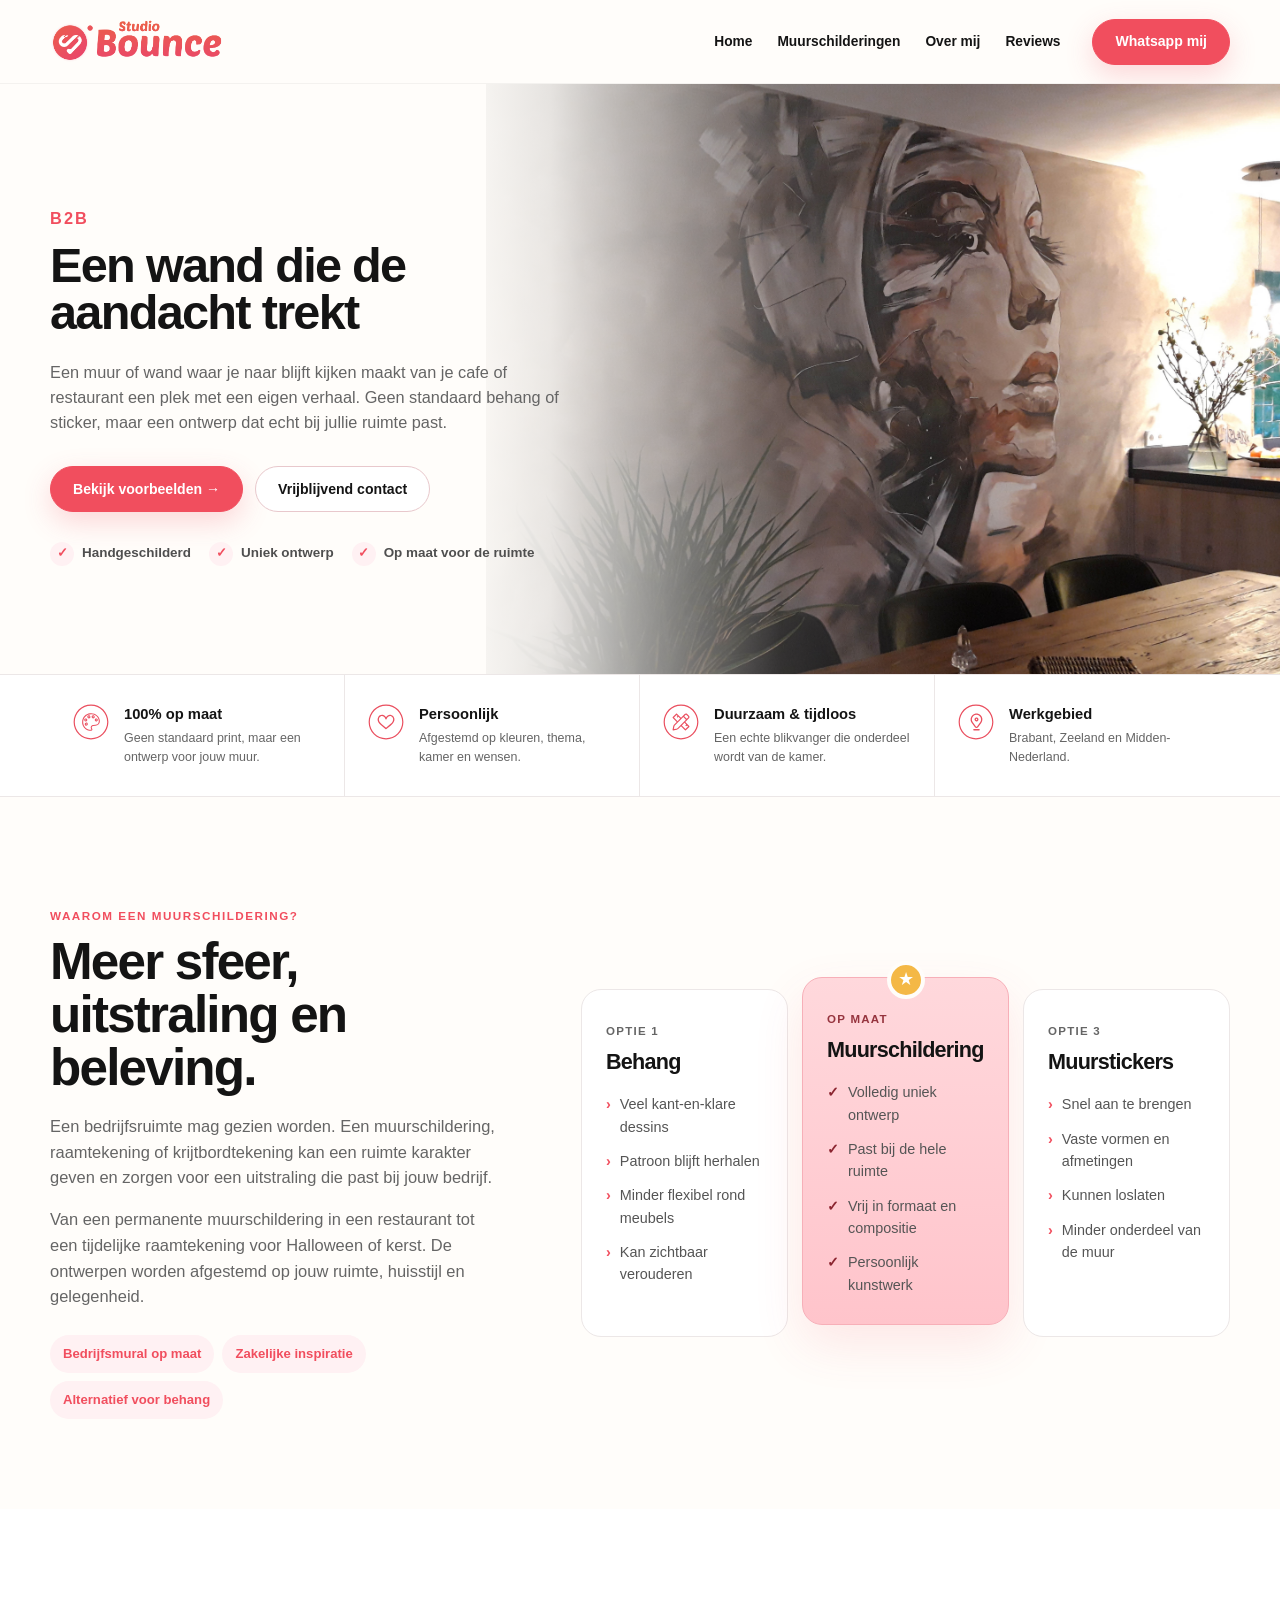
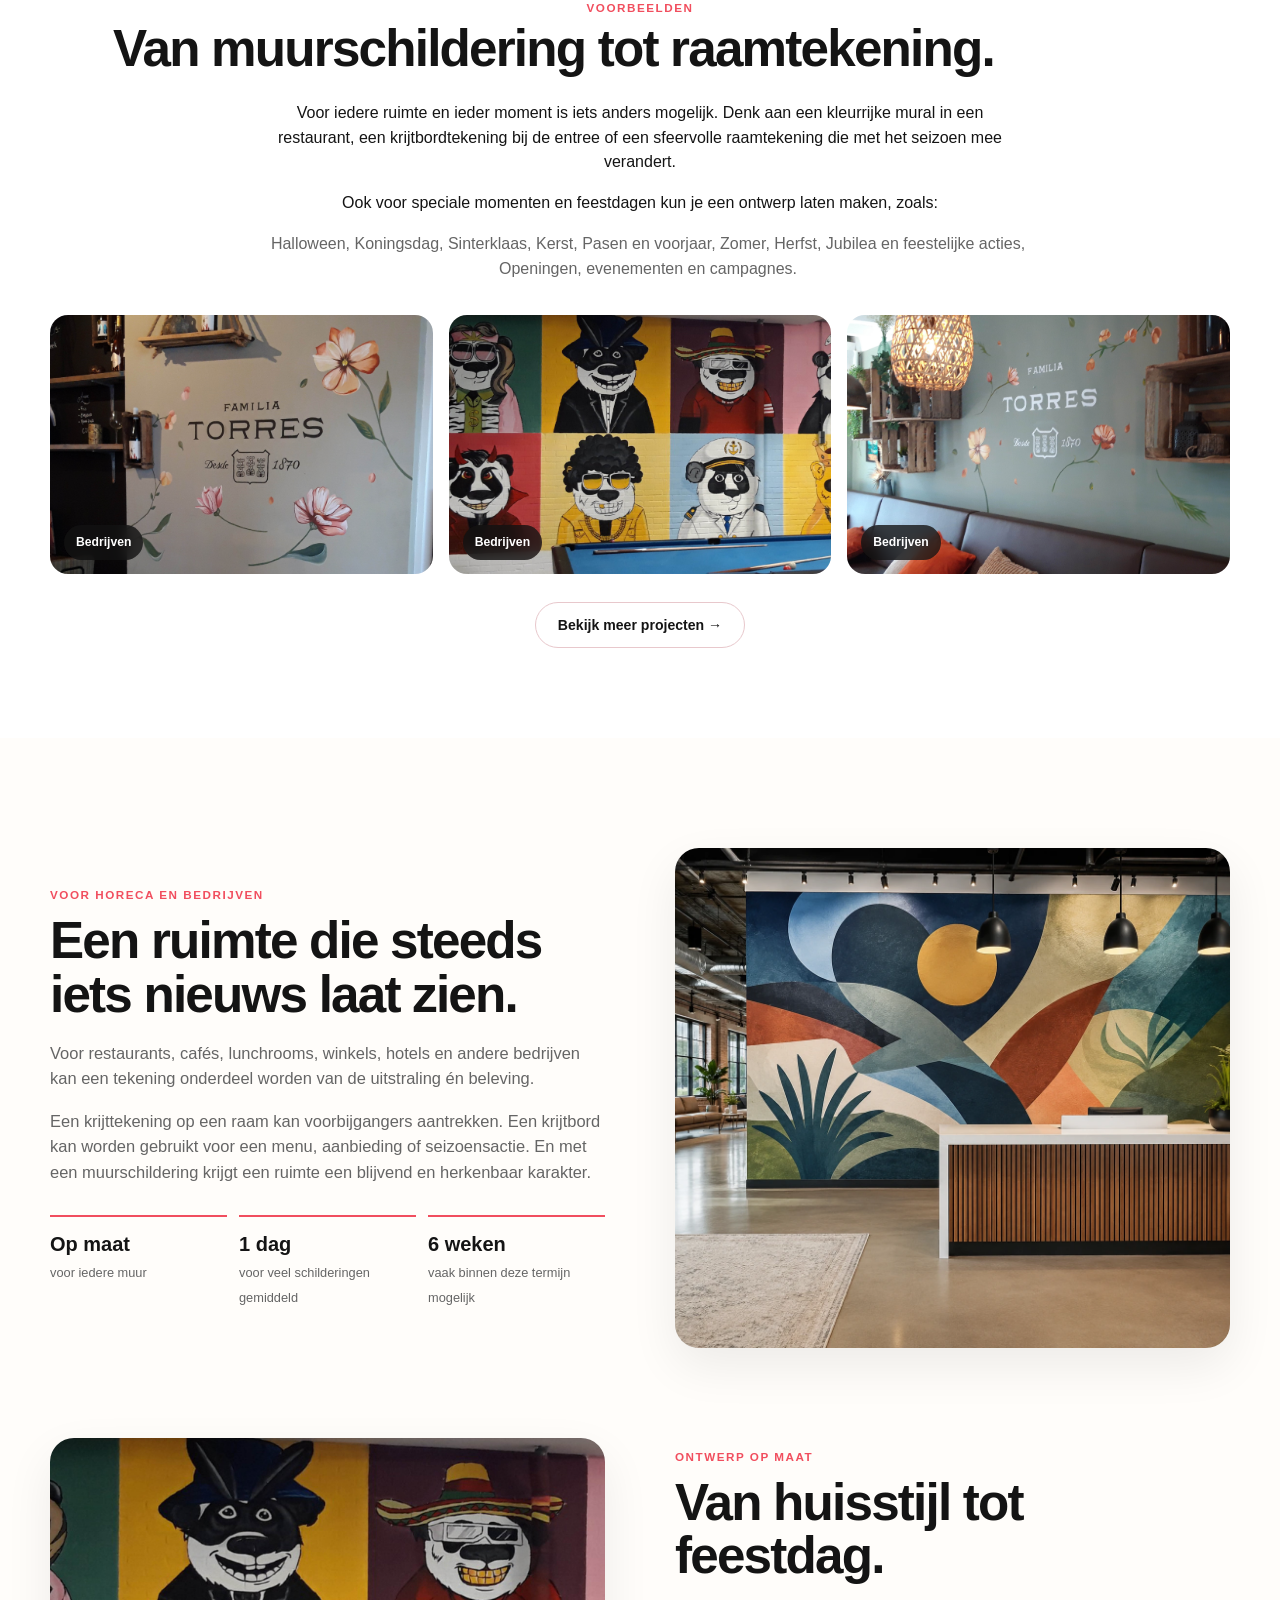
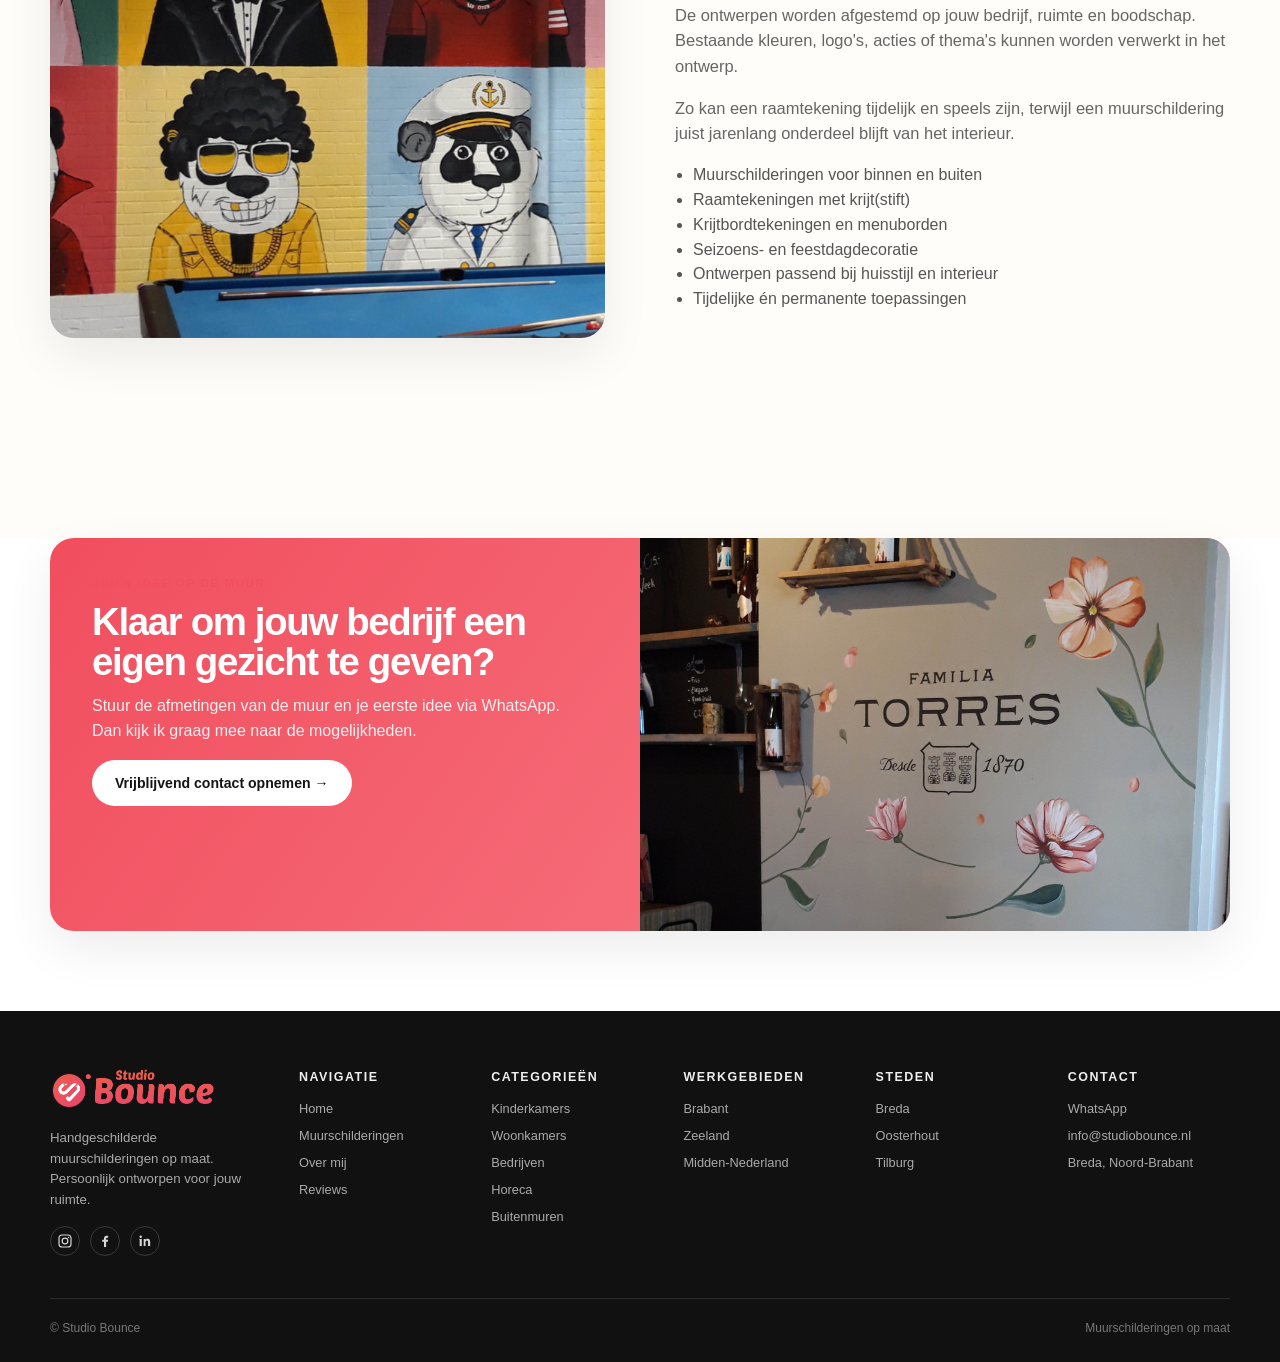
==== commit 8805f591: "Publish from SiteEdit — 2026-09-17 12:23" ====
--- a/bedrijven/index.html
+++ b/bedrijven/index.html
@@ -45,7 +45,7 @@
 <a href="../index.html#portfolio">Muurschilderingen</a>
 <a href="../index.html#over">Over mij</a>
 <a href="../index.html#reviews">Reviews</a>
-<a class="btn btn-primary whatsapp-link nav-cta" href="https://wa.me/31657114682?text=Hoi!%20Ik%20heb%20interesse%20in%20een%20muurschildering%20voor%20mijn%20bedrijf%20en%20wil%20graag%20wat%20informatie." target="_blank" rel="noopener">Vrijblijvend contact</a>
+<a class="btn btn-primary whatsapp-link nav-cta" href="https://wa.me/31657114682?text=Hoi!%20Ik%20heb%20interesse%20in%20een%20muurschildering%20voor%20mijn%20bedrijf%20en%20wil%20graag%20wat%20informatie." target="_blank" rel="noopener">Whatsapp mij</a>
 </nav>
 </div>
 </header>
@@ -67,7 +67,7 @@
 </div>
 </div>
 <div class="hero-visual">
-<img alt="Bedrijven muurschildering van Studio Bounce" decoding="async" fetchpriority="high" src="file:///Users/maarten/Library/Application%20Support/SiteEdit/website-cache/Studio-Bounce-Breda--BounceWebsite/assets/siteedit/Woonkamer_Muurschilderingen-website24.jpg" data-category-image-index="0" data-category-source="bedrijven">
+<img alt="Bedrijven muurschildering van Studio Bounce" decoding="async" fetchpriority="high" src="file:///Users/lindsay/Library/Application%20Support/SiteEdit/website-cache/Studio-Bounce-Breda--BounceWebsite/assets/siteedit/Woonkamer_Muurschilderingen-website24.jpg" data-category-image-index="0" data-category-source="bedrijven">
 </div>
 </div>
 </section>
@@ -175,9 +175,9 @@
 </p>
 </div>
 <div class="example-grid" data-category-examples="bedrijven">
-<article class="example-card"><img alt="Bedrijven muurschildering van Studio Bounce" decoding="async" loading="lazy" src="file:///Users/maarten/Library/Application%20Support/SiteEdit/website-cache/Studio-Bounce-Breda--BounceWebsite/assets/siteedit/Bedrijven_Muurschilderingen-website2.jpg" data-category-image-index="1" data-category-source="bedrijven"><span class="example-label">Bedrijven</span></article>
-<article class="example-card"><img alt="Bedrijven muurschildering van Studio Bounce" decoding="async" loading="lazy" src="file:///Users/maarten/Library/Application%20Support/SiteEdit/website-cache/Studio-Bounce-Breda--BounceWebsite/assets/siteedit/Bedrijven_Muurschilderingen-website5.jpg" data-category-image-index="2" data-category-source="bedrijven"><span class="example-label">Bedrijven</span></article>
-<article class="example-card"><img alt="Bedrijven muurschildering van Studio Bounce" decoding="async" loading="lazy" src="file:///Users/maarten/Library/Application%20Support/SiteEdit/website-cache/Studio-Bounce-Breda--BounceWebsite/assets/siteedit/Bedrijven_Muurschilderingen-website7.jpg" data-category-image-index="3" data-category-source="bedrijven"><span class="example-label">Bedrijven</span></article>
+<article class="example-card"><img alt="Bedrijven muurschildering van Studio Bounce" decoding="async" loading="lazy" src="file:///Users/lindsay/Library/Application%20Support/SiteEdit/website-cache/Studio-Bounce-Breda--BounceWebsite/assets/siteedit/Bedrijven_Muurschilderingen-website2.jpg" data-category-image-index="1" data-category-source="bedrijven"><span class="example-label">Bedrijven</span></article>
+<article class="example-card"><img alt="Bedrijven muurschildering van Studio Bounce" decoding="async" loading="lazy" src="file:///Users/lindsay/Library/Application%20Support/SiteEdit/website-cache/Studio-Bounce-Breda--BounceWebsite/assets/siteedit/Bedrijven_Muurschilderingen-website5.jpg" data-category-image-index="2" data-category-source="bedrijven"><span class="example-label">Bedrijven</span></article>
+<article class="example-card"><img alt="Bedrijven muurschildering van Studio Bounce" decoding="async" loading="lazy" src="file:///Users/lindsay/Library/Application%20Support/SiteEdit/website-cache/Studio-Bounce-Breda--BounceWebsite/assets/siteedit/Bedrijven_Muurschilderingen-website7.jpg" data-category-image-index="3" data-category-source="bedrijven"><span class="example-label">Bedrijven</span></article>
 </div>
 <div class="center-actions"><a class="btn btn-outline" href="../index.html#portfolio">Bekijk meer projecten →</a></div>
 </div>
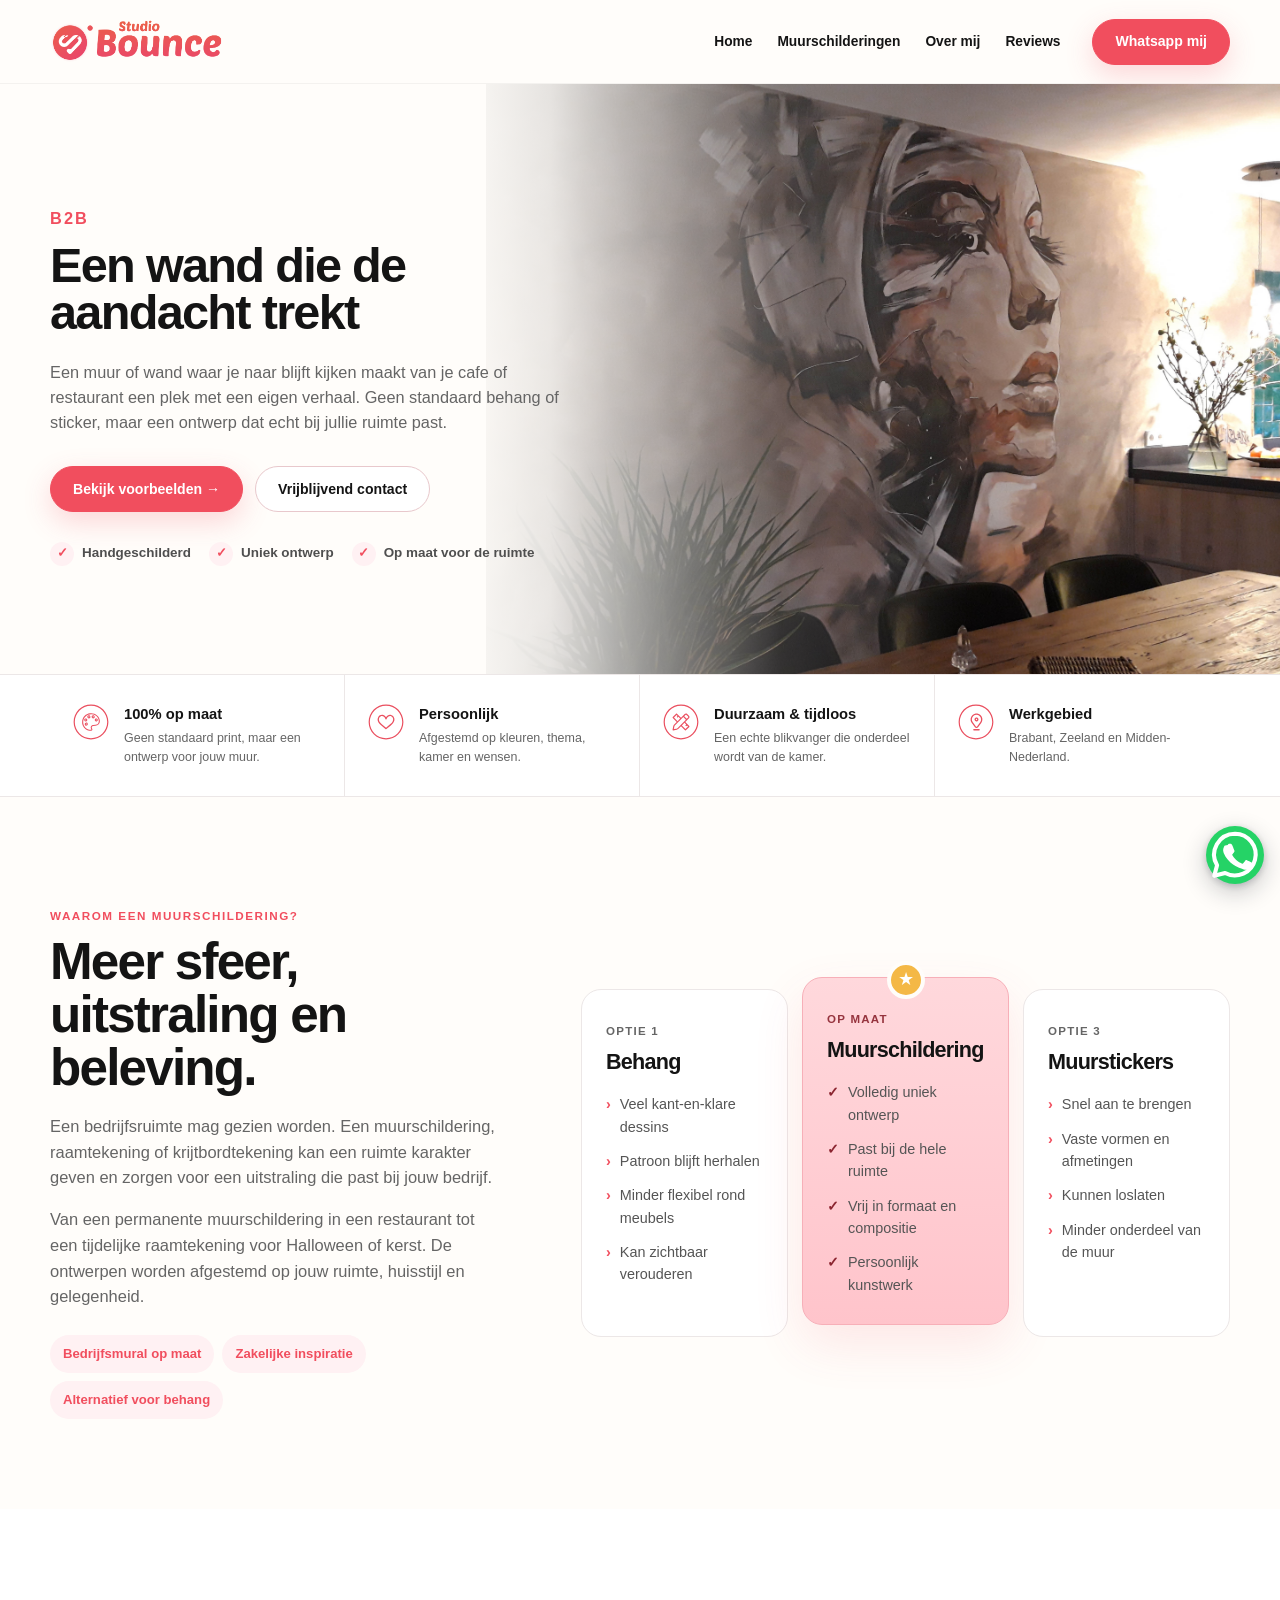
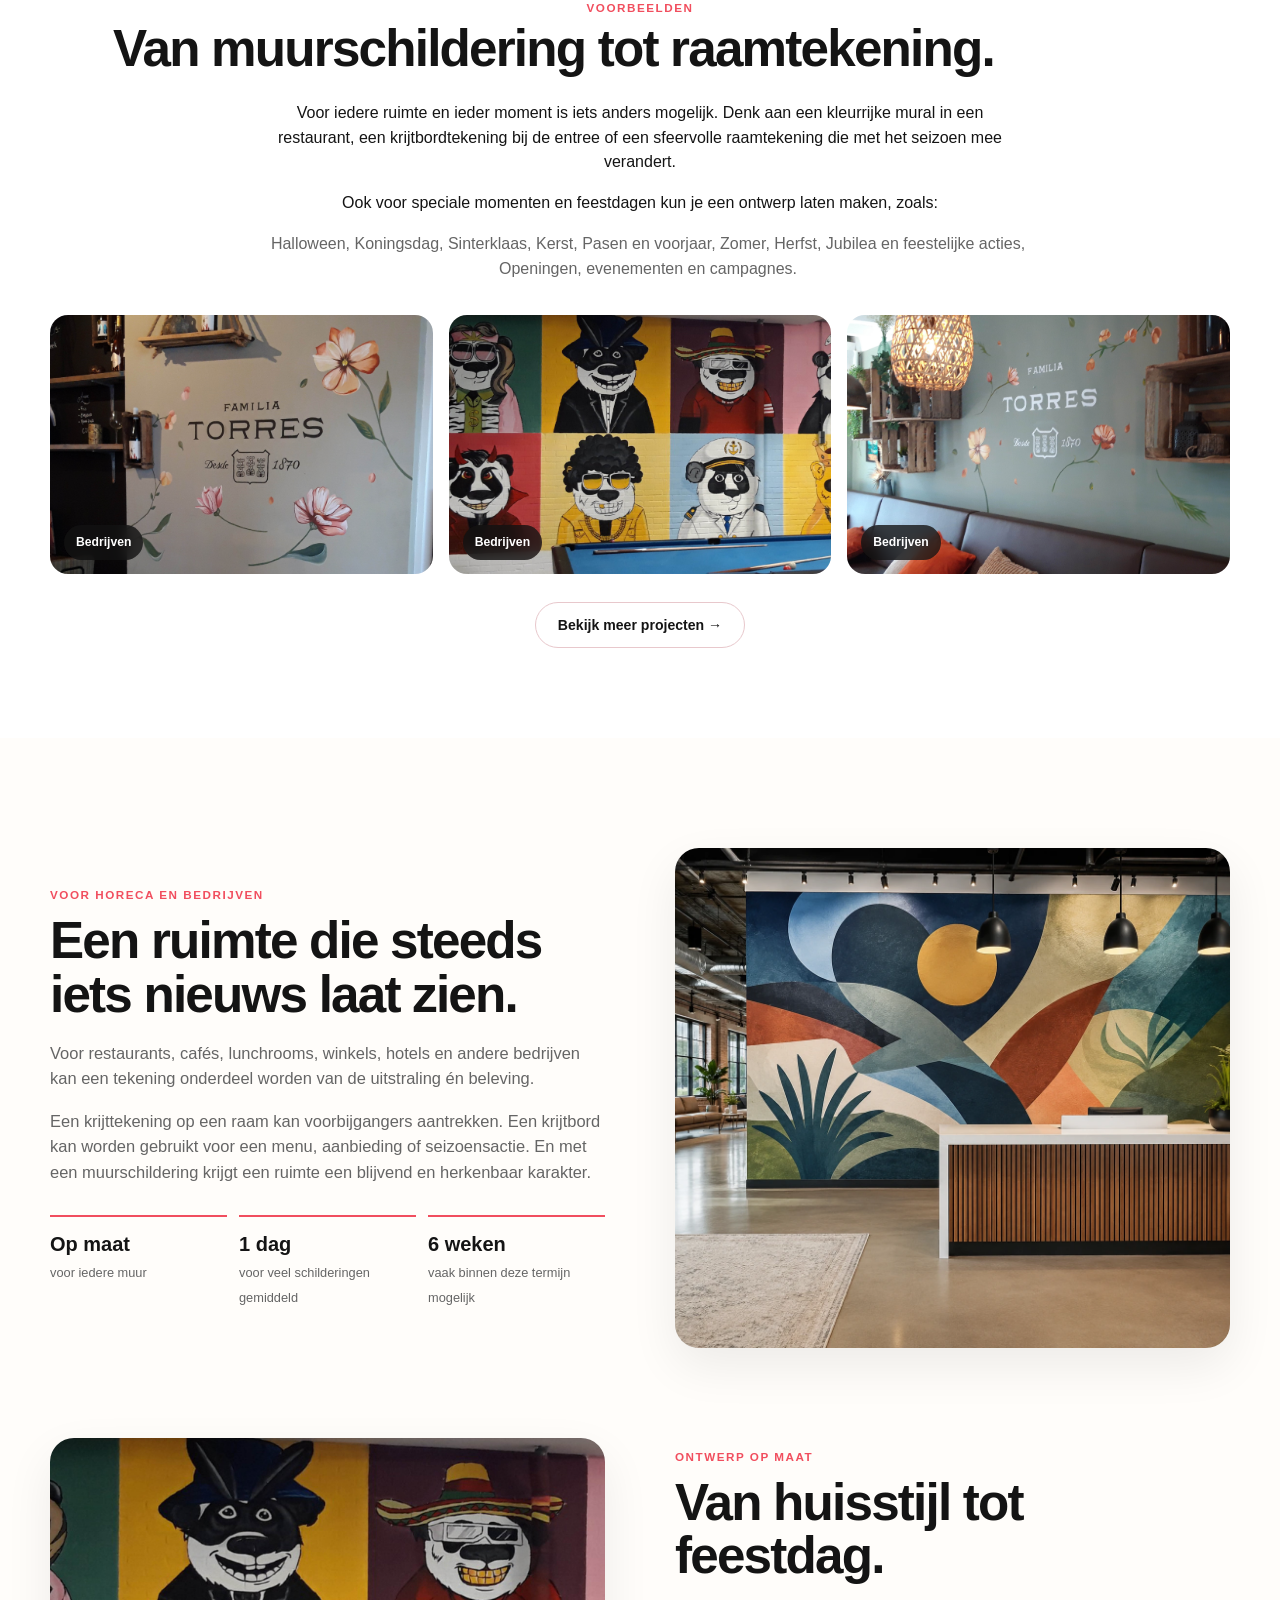
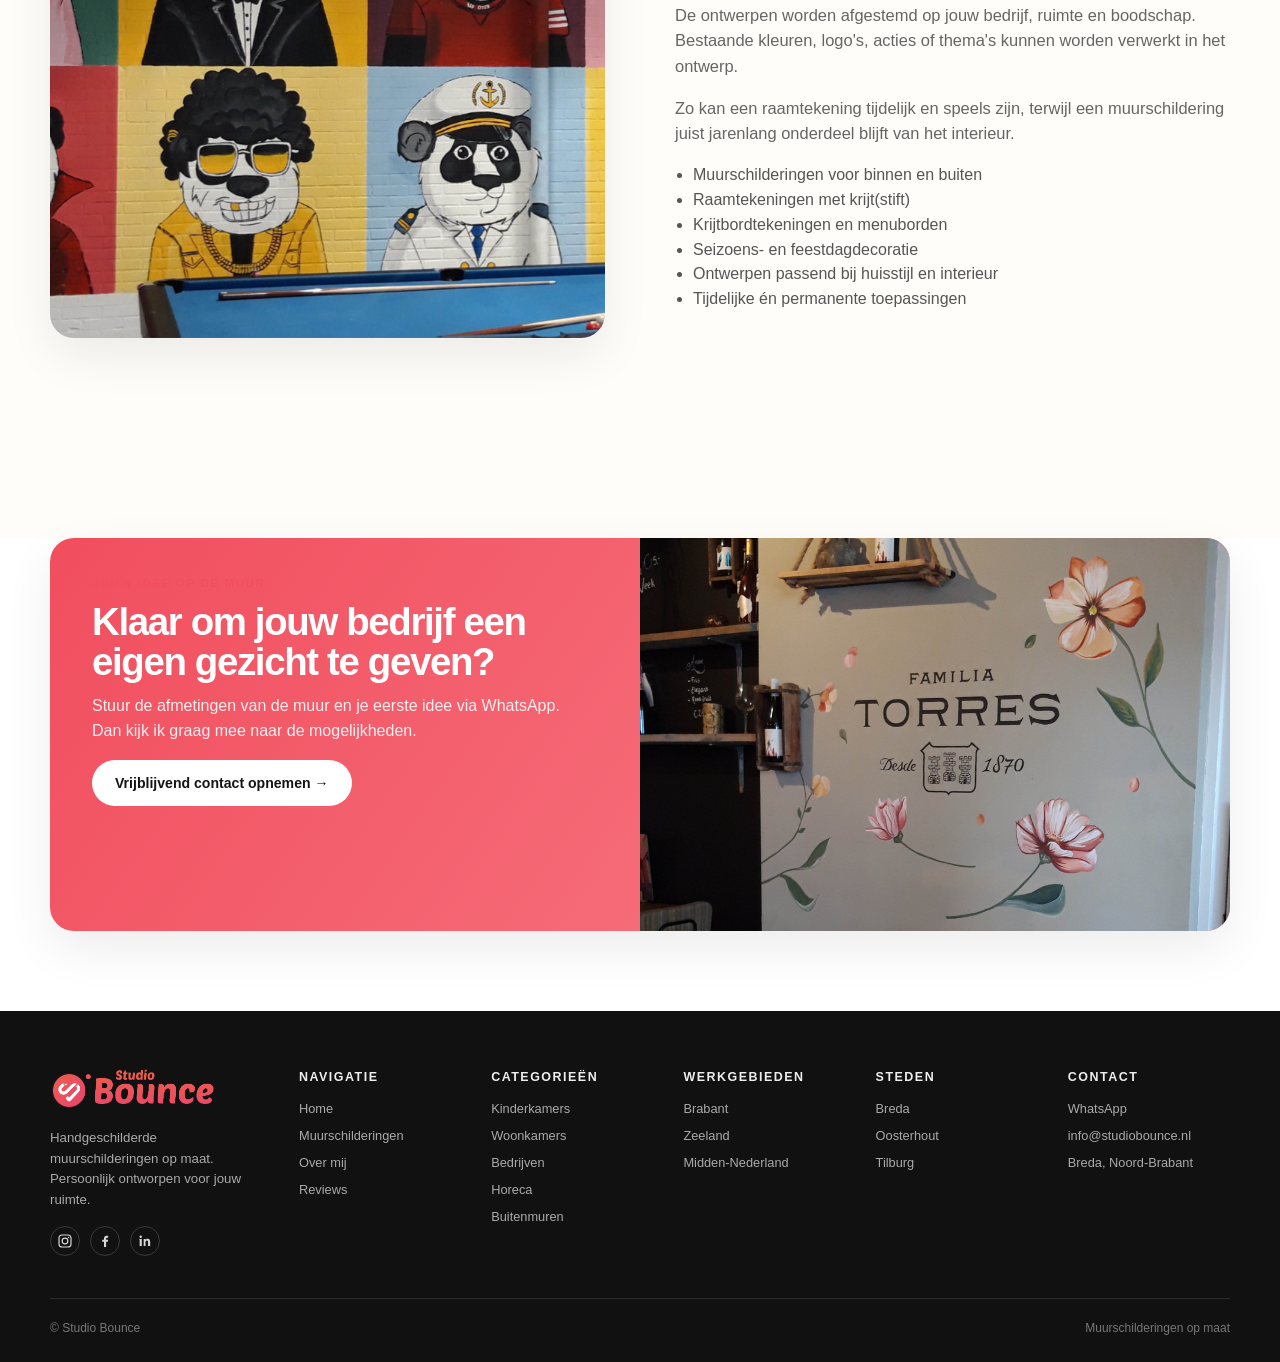
==== commit 5ccdd758: "Add files via upload" ====
--- a/bedrijven/index.html
+++ b/bedrijven/index.html
@@ -1,5 +1,10 @@
 <!DOCTYPE html>
 <html lang="nl"><head>
+<link rel="icon" href="../favicon.ico" sizes="any">
+<link rel="icon" type="image/png" sizes="32x32" href="../assets/favicons/favicon-32x32.png">
+<link rel="icon" type="image/png" sizes="16x16" href="../assets/favicons/favicon-16x16.png">
+<link rel="apple-touch-icon" sizes="180x180" href="../assets/favicons/apple-touch-icon.png">
+
 <meta charset="utf-8">
 <meta content="width=device-width, initial-scale=1" name="viewport">
 <meta content="#f14e5e" name="theme-color">
--- a/css/site-system.css
+++ b/css/site-system.css
@@ -476,40 +476,29 @@
 
 
 
-/* Mobile-only persistent WhatsApp contact button */
+/* Persistent WhatsApp contact button on desktop, tablet and mobile. */
 .mobile-whatsapp-fab{
-  display:none;
-}
-@media(max-width:860px){
-  .mobile-whatsapp-fab{
-    position:fixed;
-    right:calc(16px + env(safe-area-inset-right, 0px));
-    bottom:calc(16px + env(safe-area-inset-bottom, 0px));
-    z-index:9999;
-    display:grid;
-    place-items:center;
-    width:58px;
-    height:58px;
-    padding:0;
-    border:0;
-    border-radius:50%;
-    color:#fff;
-    background:#25D366;
-    box-shadow:0 8px 24px rgba(17,24,39,.24), 0 2px 7px rgba(17,24,39,.18);
-    text-decoration:none;
-    -webkit-tap-highlight-color:transparent;
-    transition:transform .16s ease, box-shadow .16s ease;
-  }
-  .mobile-whatsapp-fab svg{
-    display:block;
-    width:34px;
-    height:34px;
-  }
-  .mobile-whatsapp-fab:active{
-    transform:scale(.94);
-    box-shadow:0 5px 16px rgba(17,24,39,.22);
-  }
-}
+  position:fixed;
+  right:calc(16px + env(safe-area-inset-right, 0px));
+  bottom:calc(16px + env(safe-area-inset-bottom, 0px));
+  z-index:9999;
+  display:grid;
+  place-items:center;
+  width:58px;
+  height:58px;
+  padding:0;
+  border:0;
+  border-radius:50%;
+  color:#fff;
+  background:#25D366;
+  box-shadow:0 8px 24px rgba(17,24,39,.24), 0 2px 7px rgba(17,24,39,.18);
+  text-decoration:none;
+  -webkit-tap-highlight-color:transparent;
+  transition:transform .16s ease, box-shadow .16s ease;
+}
+.mobile-whatsapp-fab svg{display:block;width:58px;height:58px;}
+.mobile-whatsapp-fab:active{transform:scale(.94);box-shadow:0 5px 16px rgba(17,24,39,.22);}
+@media(hover:hover){.mobile-whatsapp-fab:hover{transform:translateY(-2px);box-shadow:0 10px 26px rgba(17,24,39,.27);}}
 
 
 /* 16-09-2026 — roomier shared mobile navigation */
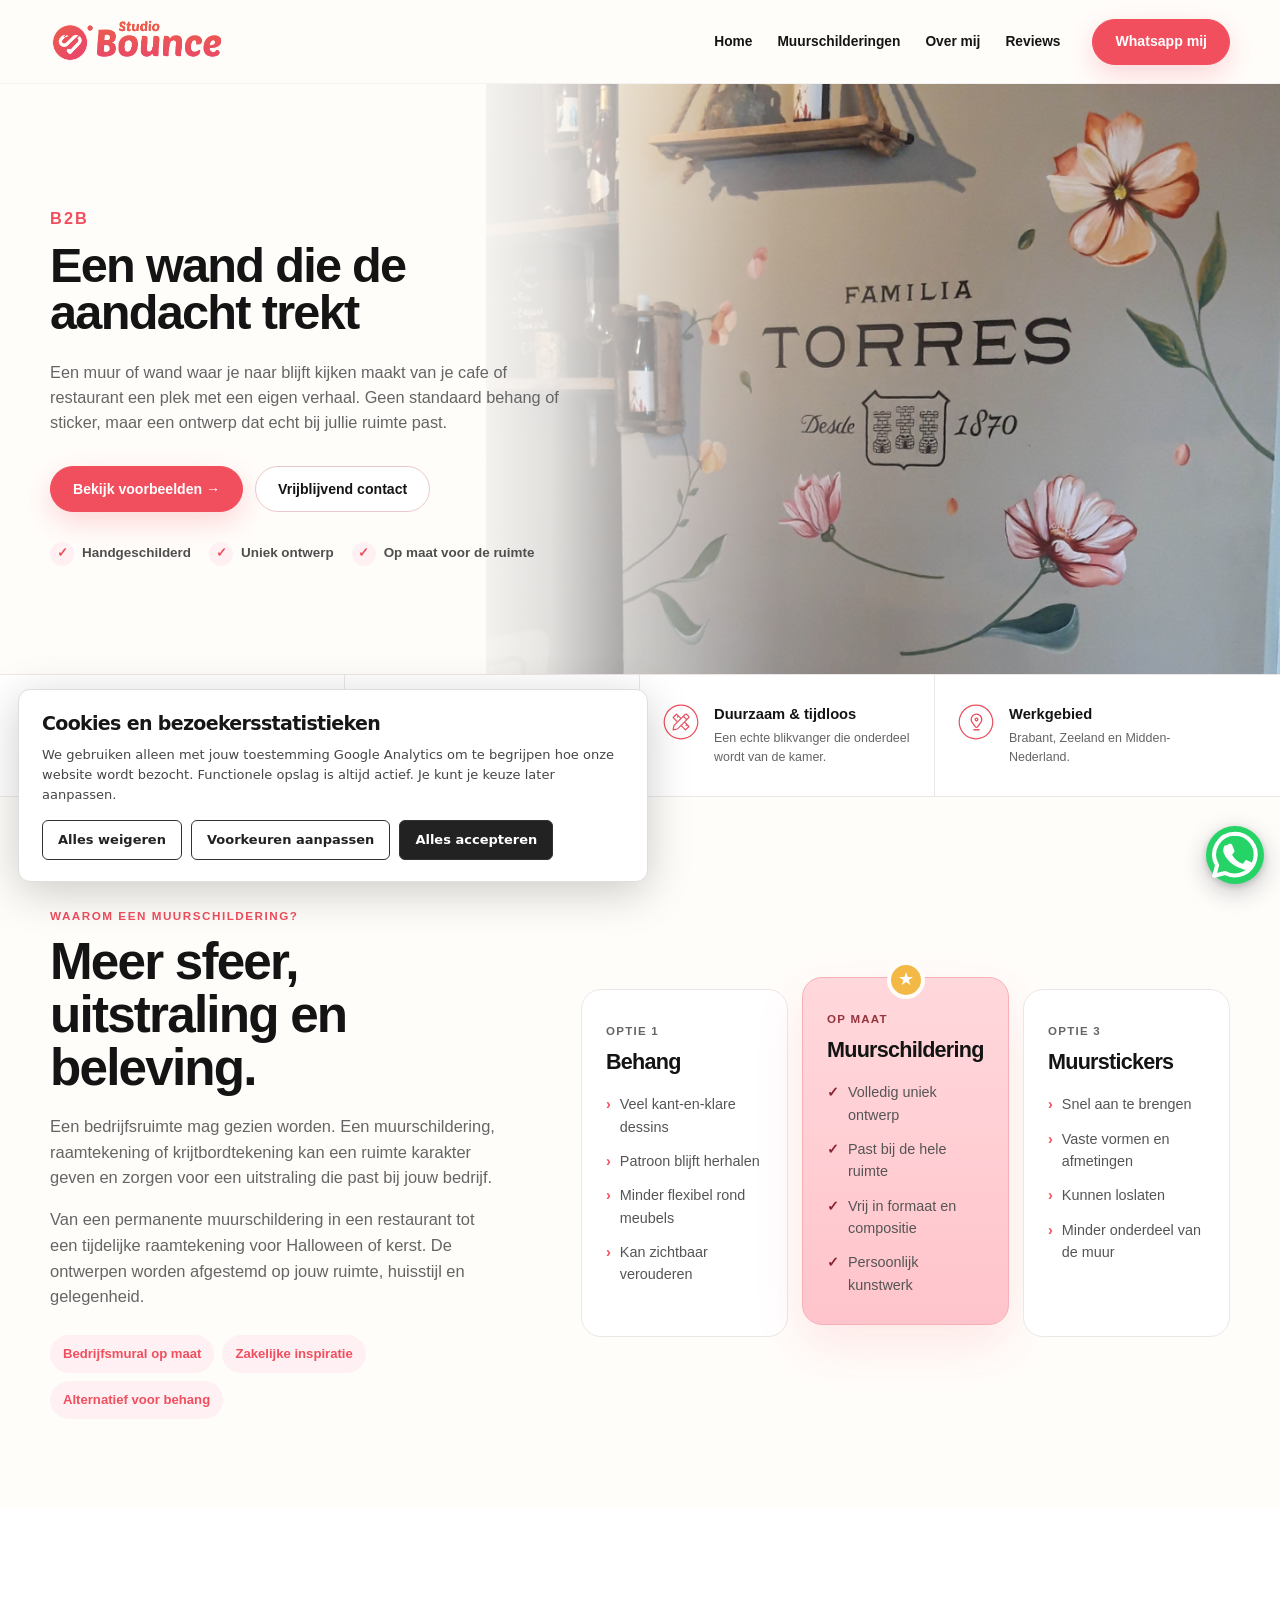
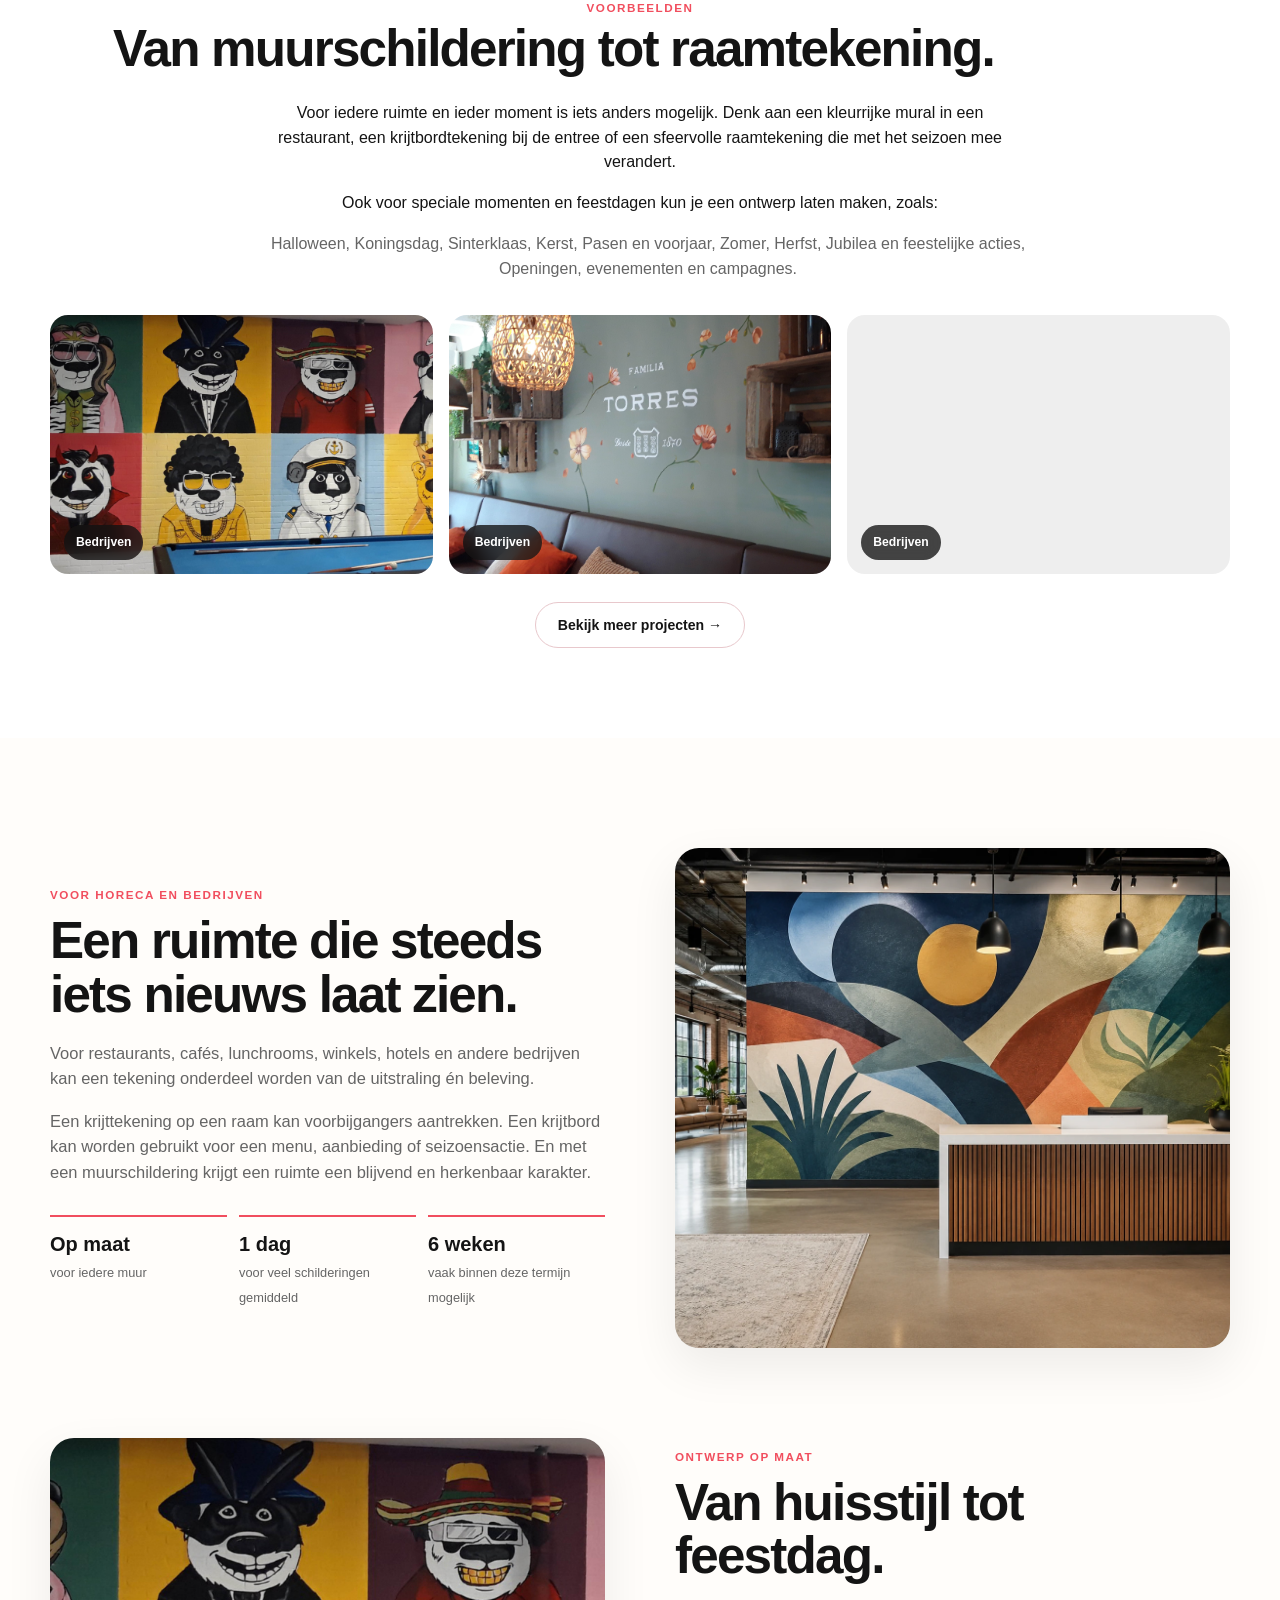
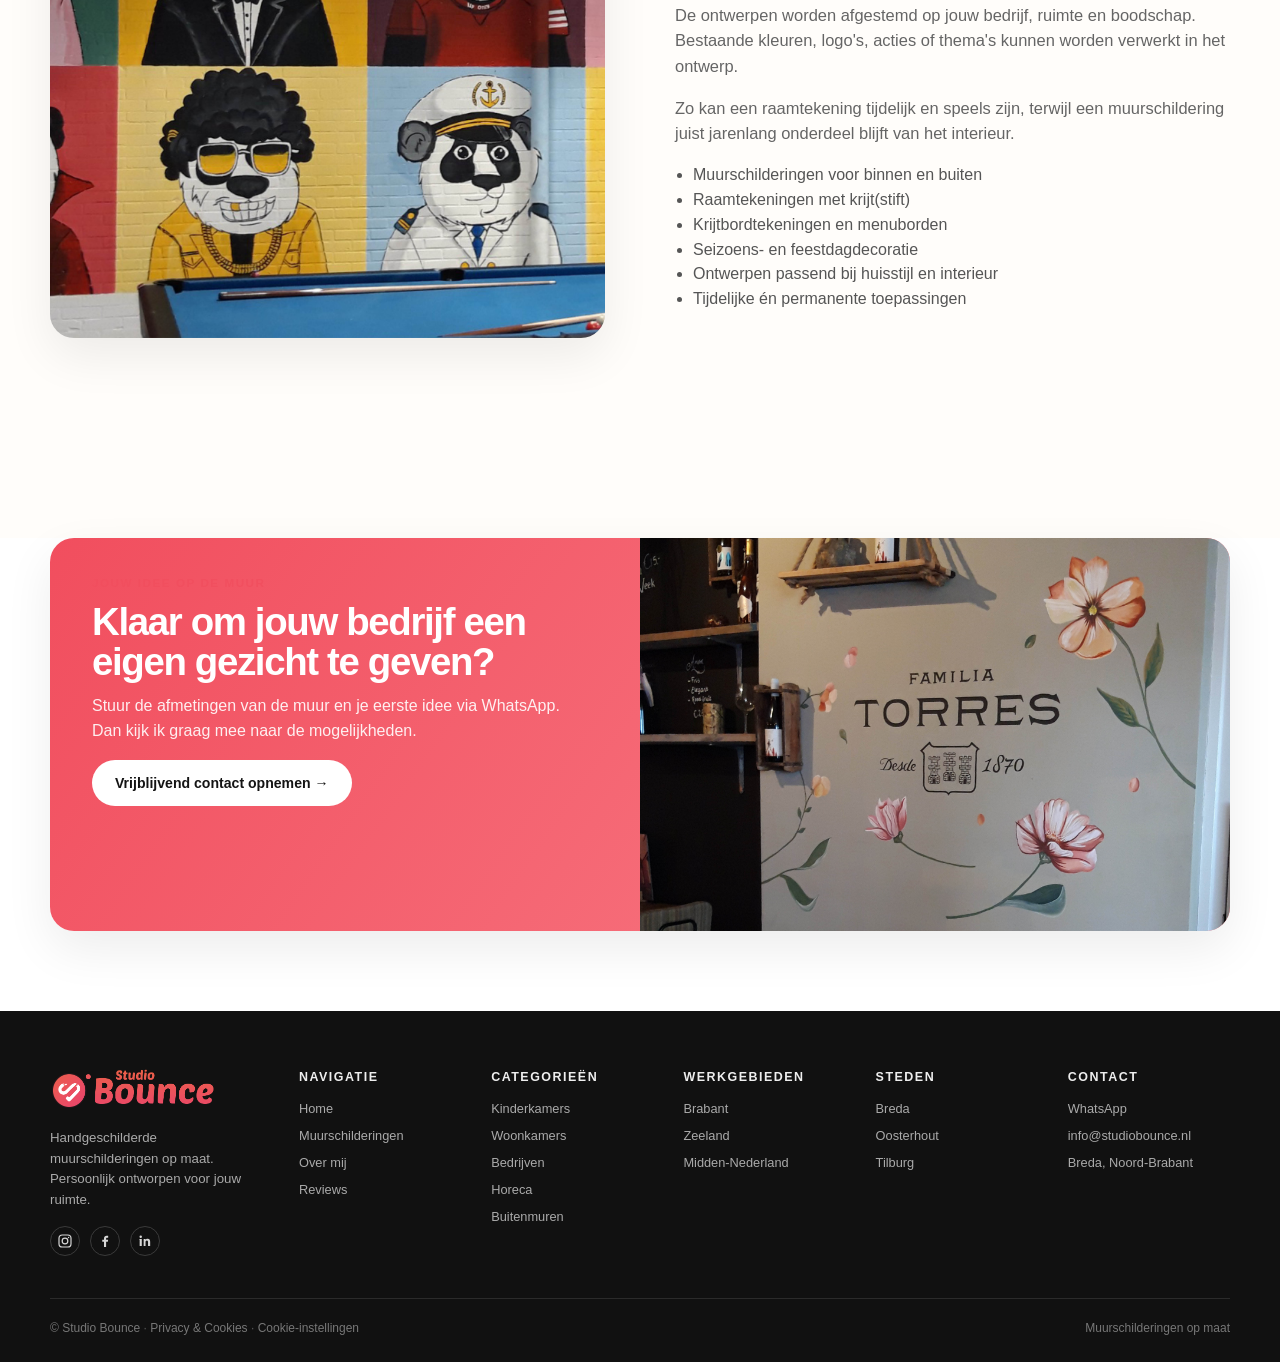
==== commit 293cd8b3: "Publish from SiteEdit — 2026-11-11 08:20" ====
--- a/bedrijven/index.html
+++ b/bedrijven/index.html
@@ -1,5 +1,10 @@
 <!DOCTYPE html>
 <html lang="nl"><head>
+  <!-- SiteEdit Analytics: begin -->
+  <link rel="stylesheet" href="../css/siteedit-analytics.css">
+  <script defer src="../js/siteedit-analytics-config.js"></script>
+  <script defer src="../js/siteedit-analytics.js"></script>
+  <!-- SiteEdit Analytics: end -->
 <link rel="icon" href="../favicon.ico" sizes="any">
 <link rel="icon" type="image/png" sizes="32x32" href="../assets/favicons/favicon-32x32.png">
 <link rel="icon" type="image/png" sizes="16x16" href="../assets/favicons/favicon-16x16.png">
@@ -286,7 +291,7 @@
 </div>
 </div>
 <div class="container footer-bottom">
-<span>© Studio Bounce</span>
+<span>© Studio Bounce<!-- SiteEdit Privacy Link: begin --><span class="se-privacy-footer-separator"> · </span><a class="se-privacy-footer-link" href="../privacy-en-cookies.html">Privacy &amp; Cookies</a><!-- SiteEdit Privacy Link: end --></span>
 <span>Muurschilderingen op maat</span>
 </div>
 </footer>
--- a/css/siteedit-analytics.css
+++ b/css/siteedit-analytics.css
@@ -0,0 +1,23 @@
+/* SiteEdit Analytics: website-level consent UI (independent of site's CSS). */
+.se-consent-banner,.se-consent-manage{font-family:system-ui,-apple-system,BlinkMacSystemFont,"Segoe UI",sans-serif!important;box-sizing:border-box!important}
+.se-consent-banner[hidden],.se-consent-manage[hidden],.se-consent-details[hidden]{display:none!important}
+.se-consent-banner{position:fixed!important;z-index:2147483600!important;bottom:18px!important;left:18px!important;right:18px!important;max-width:630px!important;padding:21px 23px!important;background:#fff!important;color:#222!important;border:1px solid #dedede!important;border-radius:12px!important;box-shadow:0 10px 45px #0003!important;text-align:left!important;line-height:1.5!important}
+.se-consent-banner h2{margin:0 0 9px!important;color:#161616!important;font-size:19px!important;font-weight:700!important;line-height:1.3!important}
+.se-consent-banner p{margin:0 0 15px!important;color:#454545!important;font-size:13px!important;line-height:1.55!important}
+.se-consent-details{border-top:1px solid #e5e5e5!important;margin-top:12px!important;padding-top:12px!important}
+.se-consent-actions{display:flex!important;gap:9px!important;flex-wrap:wrap!important;align-items:stretch!important}
+.se-consent-btn{appearance:none!important;border:1px solid #333!important;border-radius:6px!important;padding:11px 15px!important;font:600 13px/1.2 system-ui,sans-serif!important;cursor:pointer!important;min-height:40px!important;text-transform:none!important;letter-spacing:normal!important;box-shadow:none!important}
+.se-consent-secondary{background:#fff!important;color:#222!important}.se-consent-primary{background:#222!important;color:#fff!important}
+.se-consent-btn:focus-visible{outline:3px solid #397acb!important;outline-offset:2px!important}
+@media(max-width:500px){.se-consent-banner{bottom:10px!important;left:10px!important;right:10px!important;padding:17px!important}.se-consent-actions{flex-direction:column!important}.se-consent-btn{width:100%!important}}
+.se-consent-preference{display:flex!important;align-items:center!important;gap:8px!important;margin:0 0 12px!important;color:#222!important;font:500 13px/1.5 system-ui,sans-serif!important}.se-consent-preference input{width:17px!important;height:17px!important;accent-color:#222!important}
+
+/* Match the existing footer typography, with no fixed-position widget. */
+.se-consent-footer-link{color:inherit!important;font:inherit!important;letter-spacing:inherit!important;text-decoration:none!important;cursor:pointer!important;background:none!important;border:0!important;box-shadow:none!important;padding:0!important;margin:0!important;display:inline!important;position:static!important}
+.se-consent-footer-link:hover,.se-consent-footer-link:focus-visible{text-decoration:underline!important}
+.se-consent-footer-separator{color:inherit!important;font:inherit!important;opacity:.7!important}
+
+/* Privacy page link shares the same low-key footer styling as cookie settings. */
+.se-privacy-footer-link{color:inherit!important;font:inherit!important;letter-spacing:inherit!important;text-decoration:none!important;cursor:pointer!important;background:none!important;border:0!important;box-shadow:none!important;padding:0!important;margin:0!important;display:inline!important;position:static!important}
+.se-privacy-footer-link:hover,.se-privacy-footer-link:focus-visible{text-decoration:underline!important}
+.se-privacy-footer-separator{color:inherit!important;font:inherit!important;opacity:.7!important}
